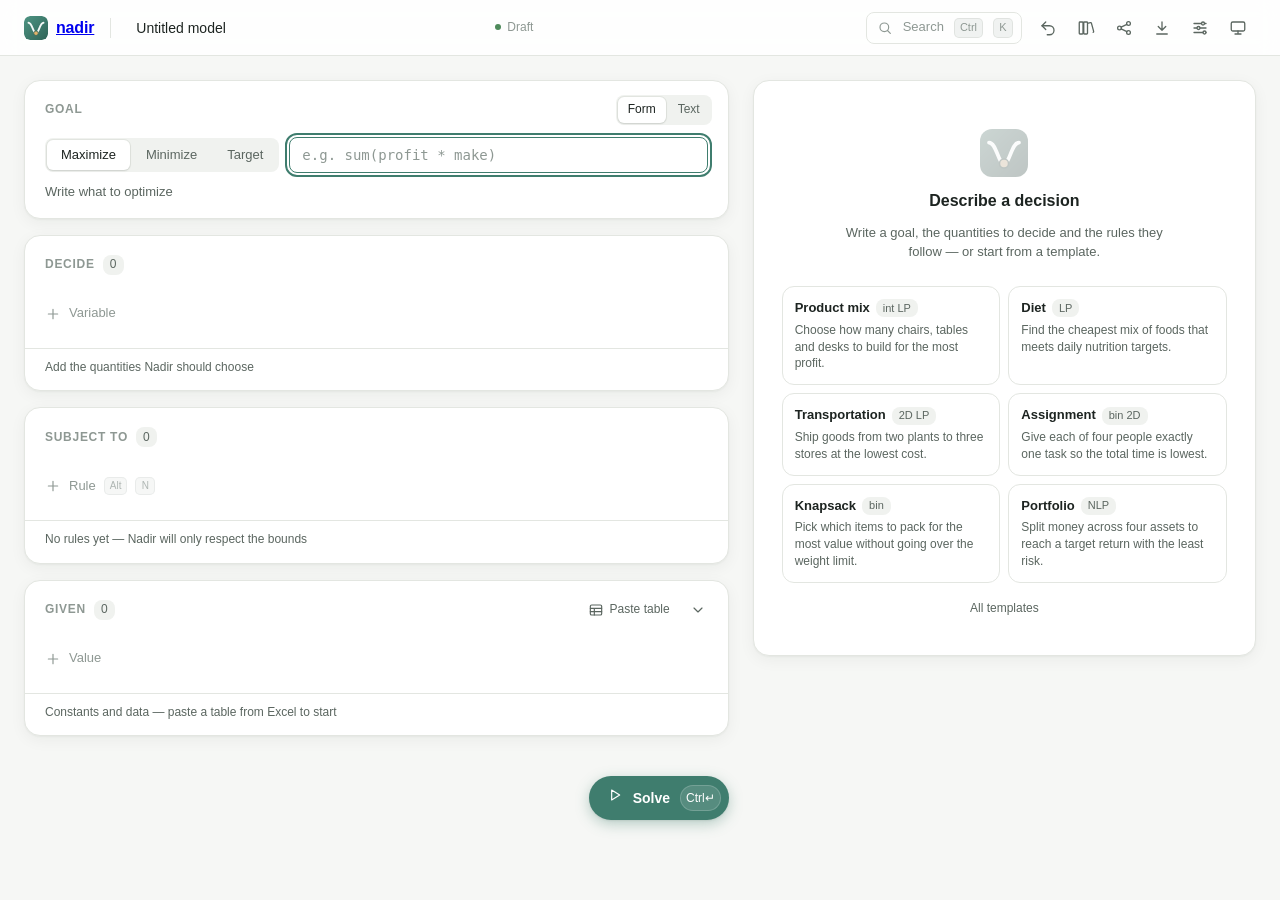
==== index.html @ 6bfa617c "Add files via upload" ====
<!doctype html>
<html lang="en" data-theme="light">
<head>
<meta charset="utf-8">
<meta name="viewport" content="width=device-width, initial-scale=1, viewport-fit=cover">
<title>Nadir — Solver</title>
<meta name="description" content="Nadir: describe a decision problem in four readable cards and get the optimal answer. Linear, integer and nonlinear optimization in your browser.">
<link rel="icon" href="data:image/svg+xml,%3Csvg xmlns='http://www.w3.org/2000/svg' viewBox='0 0 64 64'%3E%3Cdefs%3E%3ClinearGradient id='g' x1='0' y1='0' x2='1' y2='1'%3E%3Cstop offset='0' stop-color='%234E9483'/%3E%3Cstop offset='1' stop-color='%232F6457'/%3E%3C/linearGradient%3E%3C/defs%3E%3Crect width='64' height='64' rx='16' fill='url(%23g)'/%3E%3Cpath d='M12 18C22 18 24 46 32 46S42 18 52 18' fill='none' stroke='%23F4F8F6' stroke-width='5' stroke-linecap='round'/%3E%3Ccircle cx='32' cy='46' r='6' fill='%23E2B26A' stroke='%232F6457' stroke-width='2'/%3E%3C/svg%3E">
<meta name="theme-color" content="#3F7D6E">
<script>(function(){try{var s=JSON.parse(localStorage.getItem('nadir:settings')||'{}');var t=s.theme||'system';var d=t==='dark'||(t==='system'&&matchMedia('(prefers-color-scheme: dark)').matches);document.documentElement.dataset.theme=d?'dark':'light';}catch(e){}})();</script>
<link rel="stylesheet" href="css/base.css">
<link rel="stylesheet" href="css/components.css">
<link rel="stylesheet" href="css/layout.css">
</head>
<body>
<header class="app-header" id="app-header"></header>
<main class="app-main" id="app-main">
  <div class="model-col" id="model-col" aria-label="Model"></div>
  <aside class="results-col is-empty" id="results-col" aria-label="Results"></aside>
  <div class="solve-dock" id="solve-dock"></div>
</main>
<div id="overlay-root"></div>
<div class="toasts" id="toast-root" aria-live="polite"></div>
<noscript><p style="padding:24px">Nadir needs JavaScript to run.</p></noscript>

<script src="js/engine/core.js"></script>
<script src="js/engine/syntax.js"></script>
<script src="js/engine/ir.js"></script>
<script src="js/engine/model.js"></script>
<script src="js/engine/lp.js"></script>
<script src="js/engine/nlp.js"></script>
<script src="js/engine/solve.js"></script>
<script src="js/engine/text.js"></script>
<script src="js/engine/tests.js"></script>

<script src="js/app/util.js"></script>
<script src="js/app/store.js"></script>
<script src="js/app/worker-host.js"></script>
<script src="js/app/overlays.js"></script>
<script src="js/app/field.js"></script>
<script src="js/app/list.js"></script>
<script src="js/app/live.js"></script>
<script src="js/app/cards-model.js"></script>
<script src="js/app/cards-rules.js"></script>
<script src="js/app/results.js"></script>
<script src="js/app/solve.js"></script>
<script src="js/app/templates.js"></script>
<script src="js/app/io.js"></script>
<script src="js/app/drawer.js"></script>
<script src="js/app/main.js"></script>
</body>
</html>
---- css/base.css ----
:root {
  --bg:#F6F7F5; --surface:#FFFFFF; --surface-2:#F0F2EF; --border:#E3E6E1; --border-strong:#CDD3CE;
  --text:#1D2421; --text-2:#5B6660; --text-3:#8E9893;
  --accent:#3F7D6E; --accent-strong:#2F6457; --accent-soft:#E3EFEB; --on-accent:#FFFFFF;
  --found:#E2B26A; --found-soft:#F7EBD6;
  --ok:#4E8A5B; --ok-soft:#E4F0E6; --warn:#B7873A; --warn-soft:#F5ECDB;
  --bad:#B45A55; --bad-soft:#F5E3E1; --info:#5A74A8; --info-soft:#E4E9F3;
  --shadow:0 1px 2px rgba(20,30,25,.04),0 4px 16px rgba(20,30,25,.05);
  --shadow-pop:0 2px 6px rgba(20,30,25,.06),0 16px 40px rgba(20,30,25,.12);
  --scrim:rgba(20,28,24,.28);
  --r-sm:8px; --r-md:12px; --r-lg:16px; --r-pill:999px;
  --ease:cubic-bezier(.2,.8,.2,1); --dur:160ms;
  --font:ui-sans-serif,-apple-system,"Segoe UI",Inter,Roboto,sans-serif;
  --mono:ui-monospace,"SF Mono","JetBrains Mono",Consolas,monospace;
  --tok-num:#8A5A2B; --tok-fn:#3F7D6E; --tok-var:#2F6457; --tok-param:#5A74A8; --tok-op:#8E9893; --tok-comment:#A3ACA7;
  color-scheme: light;
}
[data-theme="dark"] {
  --bg:#121614; --surface:#181D1B; --surface-2:#1F2522; --border:#2A322E; --border-strong:#3A443F;
  --text:#E6EBE8; --text-2:#A3AEA8; --text-3:#6F7A74;
  --accent:#7CC0AE; --accent-strong:#9AD3C3; --accent-soft:#1F3530; --on-accent:#0F1412;
  --found:#E9BF7E; --found-soft:#3A3122;
  --ok:#7DB889; --ok-soft:#1E3024; --warn:#D9AE63; --warn-soft:#352C1C;
  --bad:#D98580; --bad-soft:#3A2321; --info:#8FA6D6; --info-soft:#222B3B;
  --shadow:0 1px 2px rgba(0,0,0,.3),0 6px 20px rgba(0,0,0,.25);
  --shadow-pop:0 2px 8px rgba(0,0,0,.4),0 20px 48px rgba(0,0,0,.45);
  --scrim:rgba(0,0,0,.5);
  --tok-num:#E0B37A; --tok-fn:#7CC0AE; --tok-var:#9AD3C3; --tok-param:#8FA6D6; --tok-op:#6F7A74; --tok-comment:#58625D;
  color-scheme: dark;
}

*, *::before, *::after { box-sizing: border-box; }
html { -webkit-text-size-adjust: 100%; }
body {
  margin: 0; background: var(--bg); color: var(--text);
  font: 400 14px/1.45 var(--font);
  -webkit-font-smoothing: antialiased; text-rendering: optimizeLegibility;
  min-height: 100vh;
}
button, input, select, textarea { font: inherit; color: inherit; }
button { cursor: pointer; background: none; border: 0; padding: 0; }
input, textarea, select { background: none; border: 0; outline: 0; min-width: 0; }
svg { flex: none; }
h1, h2, h3, h4, p { margin: 0; }
ul, ol { margin: 0; padding: 0; list-style: none; }
table { border-collapse: collapse; }
[hidden] { display: none !important; }
:focus { outline: none; }
:focus-visible { outline: 2px solid var(--accent); outline-offset: 2px; }
::selection { background: var(--accent-soft); }
.num, .mono, input.mono, td.num { font-variant-numeric: tabular-nums; }
.mono { font-family: var(--mono); }
.muted { color: var(--text-2); }
.faint { color: var(--text-3); }
.sr-only { position: absolute; width: 1px; height: 1px; overflow: hidden; clip: rect(0 0 0 0); white-space: nowrap; }
.icon { width: 18px; height: 18px; fill: none; stroke: currentColor; stroke-width: 1.75; stroke-linecap: round; stroke-linejoin: round; }
.icon-sm { width: 16px; height: 16px; }
.icon-xs { width: 14px; height: 14px; }

.btn {
  display: inline-flex; align-items: center; justify-content: center; gap: 8px;
  height: 36px; padding: 0 14px; border-radius: var(--r-md);
  font-size: 13px; font-weight: 500; white-space: nowrap; user-select: none;
  transition: background var(--dur) var(--ease), color var(--dur) var(--ease), border-color var(--dur) var(--ease), transform var(--dur) var(--ease);
}
.btn:active { transform: translateY(1px); }
.btn:disabled { opacity: .45; pointer-events: none; }
.btn-primary { background: var(--accent); color: var(--on-accent); }
.btn-primary:hover { background: var(--accent-strong); }
.btn-soft { background: var(--accent-soft); color: var(--accent-strong); }
.btn-soft:hover { background: color-mix(in srgb, var(--accent-soft) 70%, var(--accent) 30%); }
.btn-outline { border: 1px solid var(--border-strong); background: var(--surface); }
.btn-outline:hover { background: var(--surface-2); }
.btn-ghost { color: var(--text-2); }
.btn-ghost:hover { background: var(--surface-2); color: var(--text); }
.btn-danger { color: var(--bad); }
.btn-danger:hover { background: var(--bad-soft); }
.btn-sm { height: 28px; padding: 0 10px; border-radius: var(--r-sm); font-size: 12px; gap: 6px; }
.btn-icon { width: 36px; padding: 0; }
.btn-icon.btn-sm { width: 28px; }
.btn[aria-pressed="true"] { background: var(--accent-soft); color: var(--accent-strong); }

.input {
  height: 32px; padding: 0 10px; border-radius: var(--r-sm);
  background: var(--surface-2); border: 1px solid transparent; width: 100%;
  transition: border-color var(--dur) var(--ease), background var(--dur) var(--ease);
}
.input:hover { border-color: var(--border); }
.input:focus { border-color: var(--accent); background: var(--surface); }
.input::placeholder { color: var(--text-3); }
.input.is-invalid { border-color: color-mix(in srgb, var(--bad) 55%, transparent); }
.input-mono { font-family: var(--mono); font-size: 13px; }
.input-bare { background: transparent; }
.input-bare:hover { border-color: var(--border); }
select.input { appearance: none; padding-right: 28px; background-image: none; }
.select-wrap { position: relative; display: inline-flex; }
.select-wrap .icon { position: absolute; right: 8px; top: 50%; transform: translateY(-50%); pointer-events: none; color: var(--text-3); }

.chip {
  display: inline-flex; align-items: center; gap: 4px; height: 20px; padding: 0 7px;
  border-radius: var(--r-sm); background: var(--surface-2); color: var(--text-2);
  font-size: 12px; font-weight: 500; font-variant-numeric: tabular-nums;
}
.pill {
  display: inline-flex; align-items: center; gap: 5px; height: 22px; padding: 0 9px;
  border-radius: var(--r-pill); font-size: 12px; font-weight: 500; white-space: nowrap;
  font-variant-numeric: tabular-nums; background: var(--surface-2); color: var(--text-2);
  transition: background var(--dur) var(--ease), color var(--dur) var(--ease);
}
.pill .icon { width: 12px; height: 12px; stroke-width: 2.25; }
.pill-ok { background: var(--ok-soft); color: var(--ok); }
.pill-info { background: var(--info-soft); color: var(--info); }
.pill-bad { background: var(--bad-soft); color: var(--bad); }
.pill-warn { background: var(--warn-soft); color: var(--warn); }
.pill-muted { background: transparent; color: var(--text-3); border: 1px dashed var(--border-strong); }
.kbd {
  display: inline-flex; align-items: center; justify-content: center; min-width: 20px; height: 20px; padding: 0 5px;
  border-radius: 5px; font: 500 11px/1 var(--font); color: inherit;
  background: color-mix(in srgb, currentColor 12%, transparent);
  border: 1px solid color-mix(in srgb, currentColor 18%, transparent);
}
.dot { width: 8px; height: 8px; border-radius: 50%; background: var(--text-3); display: inline-block; flex: none; }

.segmented {
  display: inline-flex; padding: 2px; gap: 2px; border-radius: var(--r-sm); background: var(--surface-2);
  position: relative; flex: none;
}
.segmented button {
  height: 26px; padding: 0 10px; border-radius: 6px; font-size: 12px; font-weight: 500; color: var(--text-2);
  transition: background var(--dur) var(--ease), color var(--dur) var(--ease), box-shadow var(--dur) var(--ease);
}
.segmented button:hover { color: var(--text); }
.segmented button[aria-checked="true"] { background: var(--surface); color: var(--text); box-shadow: 0 1px 2px rgba(20,30,25,.1), 0 0 0 1px var(--border); }
.segmented-lg button { height: 30px; padding: 0 14px; font-size: 13px; }
.segmented-mono button { font-family: var(--mono); min-width: 30px; padding: 0 8px; }

.switch { position: relative; width: 30px; height: 18px; flex: none; border-radius: var(--r-pill); background: var(--border-strong); transition: background var(--dur) var(--ease); }
.switch::after { content: ""; position: absolute; top: 2px; left: 2px; width: 14px; height: 14px; border-radius: 50%; background: var(--surface); box-shadow: 0 1px 2px rgba(0,0,0,.2); transition: transform var(--dur) var(--ease); }
.switch[aria-checked="true"] { background: var(--accent); }
.switch[aria-checked="true"]::after { transform: translateX(12px); }

.range { -webkit-appearance: none; appearance: none; height: 20px; background: transparent; width: 100%; }
.range::-webkit-slider-runnable-track { height: 4px; border-radius: 2px; background: var(--border-strong); }
.range::-moz-range-track { height: 4px; border-radius: 2px; background: var(--border-strong); }
.range::-webkit-slider-thumb { -webkit-appearance: none; width: 16px; height: 16px; margin-top: -6px; border-radius: 50%; background: var(--surface); border: 2px solid var(--accent); }
.range::-moz-range-thumb { width: 12px; height: 12px; border-radius: 50%; background: var(--surface); border: 2px solid var(--accent); }

.label-caps { font-size: 12px; font-weight: 600; letter-spacing: .06em; text-transform: uppercase; color: var(--text-3); }
.field-label { display: block; font-size: 12px; font-weight: 500; color: var(--text-2); margin-bottom: 6px; }
.field-hint { font-size: 12px; color: var(--text-3); margin-top: 4px; }

@media (prefers-reduced-motion: reduce) {
  *, *::before, *::after { transition-duration: 1ms !important; animation-duration: 1ms !important; animation-iteration-count: 1 !important; scroll-behavior: auto !important; }
}
---- css/components.css ----
.app-header {
  position: sticky; top: 0; z-index: 30; height: 56px;
  background: color-mix(in srgb, var(--surface) 88%, transparent);
  backdrop-filter: saturate(1.4) blur(10px); -webkit-backdrop-filter: saturate(1.4) blur(10px);
  border-bottom: 1px solid var(--border);
}
.app-header-inner { max-width: 1440px; margin: 0 auto; height: 100%; padding: 0 24px; display: flex; align-items: center; gap: 12px; }
.brand { display: flex; align-items: center; gap: 8px; flex: none; }
.brand svg { width: 24px; height: 24px; border-radius: 6px; }
.wordmark { font-weight: 600; font-size: 16px; letter-spacing: -.01em; }
.header-sep { width: 1px; height: 20px; background: var(--border); margin: 0 4px; flex: none; }
.model-name-wrap { display: flex; align-items: center; gap: 8px; min-width: 0; flex: 1; }
.model-name { font-weight: 500; font-size: 14px; height: 32px; padding: 0 8px; border-radius: var(--r-sm); border: 1px solid transparent; min-width: 60px; max-width: 360px; width: 100%; text-overflow: ellipsis; }
.model-name:hover { border-color: var(--border); }
.model-name:focus { border-color: var(--accent); background: var(--surface); }
.save-state { display: inline-flex; align-items: center; gap: 6px; font-size: 12px; color: var(--text-3); white-space: nowrap; }
.save-state .dot { width: 6px; height: 6px; background: var(--ok); transition: background var(--dur) var(--ease); }
.save-state[data-state="dirty"] .dot { background: var(--warn); }
.save-state[data-state="unsaved"] .dot { background: var(--info); }
.header-actions { display: flex; align-items: center; gap: 2px; margin-left: auto; }
.header-actions .btn-cmd { gap: 10px; color: var(--text-3); border: 1px solid var(--border); height: 32px; padding: 0 8px 0 10px; margin-right: 6px; border-radius: var(--r-sm); }
.header-actions .btn-cmd:hover { color: var(--text-2); background: var(--surface-2); }

[data-tip] { position: relative; }
.tooltip {
  position: fixed; z-index: 90; pointer-events: none; padding: 5px 8px; border-radius: 6px;
  background: var(--text); color: var(--bg); font-size: 12px; font-weight: 500; white-space: nowrap;
  opacity: 0; transform: translateY(2px); transition: opacity var(--dur) var(--ease), transform var(--dur) var(--ease);
}
.tooltip.is-on { opacity: 1; transform: none; }
.tooltip .kbd { margin-left: 6px; }

.card {
  background: var(--surface); border: 1px solid var(--border); border-radius: var(--r-lg); box-shadow: var(--shadow);
  transition: border-color var(--dur) var(--ease);
}
.card-head { display: flex; align-items: center; gap: 8px; padding: 14px 16px 0 20px; min-height: 44px; }
.card-head .label-caps { display: inline-flex; align-items: center; gap: 8px; }
.card-head-actions { margin-left: auto; display: flex; align-items: center; gap: 4px; }
.card-body { padding: 12px 20px 16px; }
.card-foot { padding: 10px 20px 14px; border-top: 1px solid var(--border); font-size: 12px; color: var(--text-2); display: flex; align-items: center; gap: 8px; flex-wrap: wrap; }
.card-foot .sep { color: var(--text-3); }
.card.is-collapsed .card-body, .card.is-collapsed .card-foot { display: none; }
.card.is-collapsed .card-head { padding-bottom: 14px; }
.collapse-btn .icon { transition: transform var(--dur) var(--ease); }
.card.is-collapsed .collapse-btn .icon { transform: rotate(-90deg); }

.goal-line { display: flex; align-items: center; gap: 10px; flex-wrap: wrap; }
.goal-line .code { flex: 1 1 280px; }
.goal-target { display: flex; align-items: center; gap: 8px; flex: 0 0 auto; }
.goal-target .code { width: 120px; flex: none; }
.goal-eq { font-family: var(--mono); color: var(--text-3); }
.goal-live { margin-top: 10px; display: flex; align-items: center; gap: 12px; font-size: 13px; color: var(--text-2); flex-wrap: wrap; }
.goal-live .num { color: var(--text); font-family: var(--mono); }
.engine-hint { display: inline-flex; align-items: center; gap: 6px; color: var(--text-3); font-size: 12px; }
.text-view { margin-top: 4px; }
.text-view textarea {
  width: 100%; min-height: 360px; resize: vertical; padding: 14px 16px; border-radius: var(--r-md);
  background: var(--surface-2); border: 1px solid var(--border); font: 13px/1.65 var(--mono); tab-size: 2; white-space: pre;
}
.text-view textarea:focus { border-color: var(--accent); background: var(--surface); }
.text-view-foot { display: flex; align-items: center; gap: 8px; margin-top: 10px; font-size: 12px; color: var(--text-2); }
.text-view-foot .btn { margin-left: auto; }
.text-errors { color: var(--bad); font-size: 12px; margin-top: 6px; }

.code { position: relative; min-width: 0; }
.code-hl, .code-input {
  font: 13px/20px var(--mono); letter-spacing: 0; padding: 5px 10px; white-space: pre; word-spacing: 0; tab-size: 2;
  font-variant-ligatures: none; font-variant-numeric: normal;
}
.code-input {
  position: relative; z-index: 1; display: block; width: 100%; height: 32px; border-radius: var(--r-sm);
  background: transparent; border: 1px solid transparent; color: transparent; caret-color: var(--text);
  -webkit-text-fill-color: transparent;
  transition: border-color var(--dur) var(--ease);
}
.code-input::placeholder { color: var(--text-3); -webkit-text-fill-color: var(--text-3); }
.code-input::selection { background: color-mix(in srgb, var(--accent) 25%, transparent); -webkit-text-fill-color: transparent; }
.code-hl {
  position: absolute; inset: 0; border-radius: var(--r-sm); background: var(--surface-2); border: 1px solid transparent;
  overflow: hidden; color: var(--text); pointer-events: none;
  transition: background var(--dur) var(--ease), border-color var(--dur) var(--ease);
}
.code-hl-inner { display: inline-block; }
.code:hover .code-hl { border-color: var(--border); }
.code.is-focus .code-hl { background: var(--surface); border-color: var(--accent); }
.code.is-invalid .code-hl { border-color: color-mix(in srgb, var(--bad) 55%, transparent); }
.code.is-invalid.is-focus .code-hl { border-color: var(--bad); }
.code-lg .code-hl, .code-lg .code-input { font-size: 14px; line-height: 24px; padding: 5px 12px; }
.code-lg .code-input { height: 36px; }
.tk-num { color: var(--tok-num); }
.tk-fn { color: var(--tok-fn); font-weight: 500; }
.tk-var { color: var(--tok-var); font-weight: 600; }
.tk-param { color: var(--tok-param); }
.tk-op { color: var(--tok-op); }
.tk-cmp { color: var(--text); font-weight: 600; }
.tk-comment { color: var(--tok-comment); font-style: italic; }
.tk-label { color: var(--text-3); }
.tk-err { text-decoration: underline wavy var(--bad); text-decoration-thickness: 1px; text-underline-offset: 4px; text-decoration-skip-ink: none; }
.field-error { display: flex; align-items: flex-start; gap: 6px; margin-top: 4px; font-size: 12px; color: var(--bad); line-height: 1.4; }
.field-error .icon { width: 13px; height: 13px; margin-top: 1px; stroke-width: 2; }
.field-error[hidden] { display: none; }

.rows { display: flex; flex-direction: column; }
.row {
  position: relative; display: grid; align-items: center; gap: 8px; padding: 6px 8px; margin: 0 -8px;
  border-radius: var(--r-md); transition: background var(--dur) var(--ease), box-shadow var(--dur) var(--ease), opacity var(--dur) var(--ease);
}
.row:hover { background: color-mix(in srgb, var(--surface-2) 55%, transparent); }
.row:focus-within { background: color-mix(in srgb, var(--surface-2) 70%, transparent); }
.row .grip { width: 20px; height: 28px; display: flex; align-items: center; justify-content: center; color: var(--text-3); cursor: grab; opacity: 0; border-radius: 6px; transition: opacity var(--dur) var(--ease); touch-action: none; }
.row:hover .grip, .row:focus-within .grip, .row .grip:focus-visible { opacity: 1; }
.row .grip:hover { background: var(--surface-2); color: var(--text-2); }
.row .row-del { opacity: 0; color: var(--text-3); }
.row:hover .row-del, .row:focus-within .row-del { opacity: 1; }
.row .row-del:hover { color: var(--bad); background: var(--bad-soft); }
.row.is-dragging { background: var(--surface); box-shadow: var(--shadow-pop); z-index: 5; }
.row.is-disabled .code, .row.is-disabled .rule-label { opacity: .5; }
.row.is-flash { animation: flash 1.2s var(--ease); }
@keyframes flash { 0%, 30% { background: var(--found-soft); box-shadow: 0 0 0 2px var(--found); } 100% { background: transparent; box-shadow: 0 0 0 0 transparent; } }
.row-sub { grid-column: 1 / -1; padding-left: 28px; }
.drop-line { height: 2px; background: var(--accent); border-radius: 1px; margin: -1px 0; }

.var-row { grid-template-columns: 20px minmax(80px, .9fr) 56px auto minmax(190px, 2fr) 28px 28px; }
.var-row .name-input { font-family: var(--mono); font-weight: 600; color: var(--tok-var); }
.var-row .shape-input { font-family: var(--mono); text-align: center; }
.bounds { display: flex; align-items: center; gap: 4px; min-width: 0; }
.bounds .code { flex: 1; min-width: 44px; }
.bounds .code-hl, .bounds .code-input { padding-left: 8px; padding-right: 8px; }
.bounds-sym { color: var(--text-3); font-family: var(--mono); font-size: 13px; flex: none; }
.bounds-x { color: var(--text-2); font-family: var(--mono); font-size: 12px; flex: none; padding: 0 2px; }
.var-adv { display: grid; grid-template-columns: 1fr 2fr; gap: 12px; padding: 4px 0 10px 28px; }
.var-meta { display: flex; align-items: center; gap: 8px; font-size: 12px; color: var(--text-3); padding-left: 28px; margin-top: -2px; }

.rule-row { grid-template-columns: 20px 30px 140px minmax(160px, 1fr) auto 28px; }
.rule-label { color: var(--text-2); font-size: 13px; }
.rule-meta { font-size: 12px; color: var(--text-3); padding-left: 206px; margin-top: -4px; min-height: 0; }
.rule-meta:empty { display: none; }

.param-row { grid-template-columns: 20px minmax(90px, 160px) 12px minmax(160px, 1fr) auto 28px 28px; }
.param-row .name-input { font-family: var(--mono); color: var(--tok-param); font-weight: 500; }
.param-eq { font-family: var(--mono); color: var(--text-3); text-align: center; }
.param-shape { font-size: 12px; color: var(--text-3); white-space: nowrap; font-variant-numeric: tabular-nums; min-width: 40px; text-align: right; }
.param-slider { grid-column: 4 / -2; display: grid; grid-template-columns: 1fr auto; gap: 12px; align-items: center; padding: 0 0 2px; }
.param-slider-bounds { display: flex; gap: 6px; align-items: center; font-size: 12px; color: var(--text-3); }
.param-slider-bounds input { width: 60px; height: 24px; font-size: 12px; padding: 0 6px; background: transparent; border-color: var(--border); }

.add-row {
  display: flex; align-items: center; gap: 8px; height: 36px; padding: 0 8px; margin: 4px -8px 0; border-radius: var(--r-md);
  color: var(--text-3); font-size: 13px; width: calc(100% + 16px); transition: background var(--dur) var(--ease), color var(--dur) var(--ease);
}
.add-row:hover { background: var(--surface-2); color: var(--accent-strong); }
.add-row .kbd { opacity: .7; font-size: 10px; height: 18px; }
.add-row .kbd:first-of-type { margin-left: auto; }
.empty-hint { font-size: 13px; color: var(--text-3); padding: 6px 0; }

.pop {
  position: fixed; z-index: 80; min-width: 240px; max-width: 380px; max-height: 280px; overflow: auto; padding: 4px;
  background: var(--surface); border: 1px solid var(--border); border-radius: var(--r-md); box-shadow: var(--shadow-pop);
  animation: pop-in var(--dur) var(--ease);
}
@keyframes pop-in { from { opacity: 0; transform: translateY(-4px); } }
.pop-item {
  display: grid; grid-template-columns: 10px auto 1fr; align-items: center; gap: 8px; width: 100%; text-align: left;
  padding: 6px 8px; border-radius: 6px; font-size: 13px; cursor: pointer;
}
.pop-item[aria-selected="true"] { background: var(--accent-soft); }
.pop-item .dot { width: 7px; height: 7px; }
.pop-item .dot.is-var { background: var(--accent); }
.pop-item .dot.is-param { background: var(--text-3); }
.pop-item .dot.is-fn { background: transparent; border: 1.5px solid var(--text-3); }
.pop-item .pop-name { font-family: var(--mono); font-weight: 500; }
.pop-item .pop-desc { color: var(--text-3); font-size: 12px; white-space: nowrap; overflow: hidden; text-overflow: ellipsis; text-align: right; }
.pop-item mark { background: none; color: var(--accent-strong); font-weight: 700; }
.pop-foot { padding: 6px 8px 4px; font-size: 11px; color: var(--text-3); border-top: 1px solid var(--border); margin-top: 4px; display: flex; gap: 10px; }

.menu { min-width: 220px; }
.menu-item { display: flex; align-items: center; gap: 10px; width: 100%; padding: 8px 10px; border-radius: 6px; font-size: 13px; text-align: left; }
.menu-item:hover, .menu-item:focus-visible { background: var(--surface-2); outline: none; }
.menu-item .menu-hint { margin-left: auto; font-size: 12px; color: var(--text-3); }
.menu-sep { height: 1px; background: var(--border); margin: 4px 0; }

.scrim { position: fixed; inset: 0; z-index: 60; background: var(--scrim); animation: fade-in var(--dur) var(--ease); }
@keyframes fade-in { from { opacity: 0; } }
.drawer {
  position: fixed; z-index: 61; top: 0; right: 0; bottom: 0; width: 420px; max-width: 100vw; display: flex; flex-direction: column;
  background: var(--surface); border-left: 1px solid var(--border); box-shadow: var(--shadow-pop);
  animation: drawer-in 220ms var(--ease);
}
@keyframes drawer-in { from { transform: translateX(24px); opacity: 0; } }
.drawer-head { display: flex; align-items: center; gap: 8px; padding: 12px 12px 0 20px; }
.drawer-head h2 { font-size: 16px; font-weight: 600; }
.drawer-head .btn { margin-left: auto; }
.tabs { display: flex; gap: 2px; padding: 12px 16px 0; border-bottom: 1px solid var(--border); overflow-x: auto; scrollbar-width: none; }
.tabs button { position: relative; height: 36px; padding: 0 10px; font-size: 13px; font-weight: 500; color: var(--text-2); white-space: nowrap; }
.tabs button:hover { color: var(--text); }
.tabs button[aria-selected="true"] { color: var(--text); }
.tabs button[aria-selected="true"]::after { content: ""; position: absolute; left: 8px; right: 8px; bottom: -1px; height: 2px; border-radius: 2px; background: var(--accent); }
.drawer-body { flex: 1; overflow: auto; padding: 16px 20px 24px; }
.drawer-section + .drawer-section { margin-top: 24px; }
.drawer-section > .label-caps { display: block; margin-bottom: 10px; }

.dialog-wrap { position: fixed; inset: 0; z-index: 70; display: flex; align-items: flex-start; justify-content: center; padding: 10vh 16px 16px; background: var(--scrim); animation: fade-in var(--dur) var(--ease); overflow: auto; }
.dialog {
  width: 100%; max-width: 520px; background: var(--surface); border: 1px solid var(--border); border-radius: var(--r-lg); box-shadow: var(--shadow-pop);
  animation: dialog-in 200ms var(--ease);
}
.dialog-lg { max-width: 760px; }
@keyframes dialog-in { from { opacity: 0; transform: translateY(8px) scale(.985); } }
.dialog-head { display: flex; align-items: center; gap: 8px; padding: 18px 20px 0; }
.dialog-head h2 { font-size: 16px; font-weight: 600; }
.dialog-head .btn { margin-left: auto; }
.dialog-body { padding: 12px 20px 20px; font-size: 14px; color: var(--text-2); }
.dialog-body > * + * { margin-top: 12px; }
.dialog-foot { display: flex; justify-content: flex-end; gap: 8px; padding: 0 20px 20px; }

.toasts { position: fixed; z-index: 95; left: 50%; bottom: 24px; transform: translateX(-50%); display: flex; flex-direction: column; gap: 8px; align-items: center; pointer-events: none; }
.toast {
  display: flex; align-items: center; gap: 12px; min-height: 40px; padding: 8px 8px 8px 14px; border-radius: var(--r-md); pointer-events: auto;
  background: var(--text); color: var(--bg); font-size: 13px; box-shadow: var(--shadow-pop); animation: toast-in 200ms var(--ease);
  max-width: min(560px, calc(100vw - 32px));
}
.toast .icon { width: 16px; height: 16px; }
.toast-ok .icon { color: var(--ok-soft); }
.toast-bad .icon { color: var(--bad-soft); }
.toast .btn { color: var(--found); height: 28px; }
.toast .btn:hover { background: color-mix(in srgb, var(--bg) 12%, transparent); }
.toast.is-out { opacity: 0; transform: translateY(6px); transition: all var(--dur) var(--ease); }
@keyframes toast-in { from { opacity: 0; transform: translateY(8px); } }

.palette { max-width: 600px; overflow: hidden; }
.palette-search { display: flex; align-items: center; gap: 10px; padding: 0 16px; border-bottom: 1px solid var(--border); }
.palette-search .icon { color: var(--text-3); }
.palette-search input { height: 52px; flex: 1; font-size: 15px; }
.palette-list { max-height: 380px; overflow: auto; padding: 6px; }
.palette-group { padding: 10px 10px 4px; font-size: 11px; font-weight: 600; letter-spacing: .06em; text-transform: uppercase; color: var(--text-3); }
.palette-item { display: flex; align-items: center; gap: 12px; width: 100%; padding: 9px 10px; border-radius: var(--r-sm); text-align: left; font-size: 14px; }
.palette-item .icon { color: var(--text-2); }
.palette-item[aria-selected="true"] { background: var(--accent-soft); }
.palette-item[aria-selected="true"] .icon { color: var(--accent-strong); }
.palette-item mark { background: none; color: var(--accent-strong); font-weight: 600; }
.palette-item .palette-hint { margin-left: auto; color: var(--text-3); font-size: 12px; display: flex; gap: 4px; }
.palette-empty { padding: 28px; text-align: center; color: var(--text-3); }

.drop-overlay { position: fixed; inset: 12px; z-index: 99; border: 2px dashed var(--accent); border-radius: 20px; background: color-mix(in srgb, var(--accent-soft) 70%, transparent); display: flex; align-items: center; justify-content: center; flex-direction: column; gap: 10px; color: var(--accent-strong); font-weight: 600; font-size: 16px; pointer-events: none; animation: fade-in var(--dur) var(--ease); }
.drop-overlay .icon { width: 36px; height: 36px; }

.solve-dock { position: sticky; bottom: 20px; z-index: 20; display: flex; justify-content: flex-end; pointer-events: none; margin-top: 16px; }
.solve-btn {
  pointer-events: auto; display: inline-flex; align-items: center; gap: 10px; height: 44px; padding: 0 8px 0 18px; border-radius: var(--r-pill);
  background: var(--accent); color: var(--on-accent); font-size: 14px; font-weight: 600;
  box-shadow: 0 4px 14px color-mix(in srgb, var(--accent) 35%, transparent), 0 1px 2px rgba(0,0,0,.08);
  transition: background var(--dur) var(--ease), transform var(--dur) var(--ease), box-shadow var(--dur) var(--ease);
}
.solve-btn:hover { background: var(--accent-strong); transform: translateY(-1px); }
.solve-btn:active { transform: none; }
.solve-btn .kbd { height: 26px; min-width: 34px; border-radius: var(--r-pill); font-size: 12px; }
.solve-btn .icon { width: 16px; height: 16px; }
.solve-btn .solve-best { font-family: var(--mono); font-weight: 500; font-size: 13px; opacity: .85; max-width: 140px; overflow: hidden; text-overflow: ellipsis; }
.solve-btn.is-running { background: var(--text); color: var(--bg); box-shadow: var(--shadow-pop); padding-left: 10px; }
.solve-ring { width: 24px; height: 24px; }
.solve-ring circle { fill: none; stroke-width: 2.5; }
.solve-ring .ring-bg { stroke: color-mix(in srgb, currentColor 20%, transparent); }
.solve-ring .ring-fg { stroke: var(--found); stroke-linecap: round; transform: rotate(-90deg); transform-origin: 50% 50%; transition: stroke-dashoffset 120ms linear; }
.solve-ring.is-spin { animation: spin 1s linear infinite; }
@keyframes spin { to { transform: rotate(360deg); } }
.solve-btn.is-blocked { background: var(--surface-2); color: var(--text-3); box-shadow: none; border: 1px solid var(--border); }
---- css/layout.css ----
.app-main {
  max-width: 1440px; margin: 0 auto; padding: 24px;
  display: grid; grid-template-columns: minmax(520px, 7fr) minmax(360px, 5fr); gap: 24px; align-items: start;
}
.model-col { display: flex; flex-direction: column; gap: 16px; min-width: 0; }
.results-col { position: sticky; top: 80px; min-width: 0; max-height: calc(100vh - 100px); display: flex; }
.results-col > .card { flex: 1; overflow: auto; overscroll-behavior: contain; scrollbar-width: thin; }

.res-empty { padding: 48px 28px 32px; display: flex; flex-direction: column; align-items: center; text-align: center; gap: 12px; }
.res-empty-mark { width: 48px; height: 48px; opacity: .35; filter: grayscale(.6); }
.res-empty h3 { font-size: 16px; font-weight: 600; }
.res-empty p { color: var(--text-2); max-width: 320px; font-size: 13px; }
.res-empty .kbd { font-size: 12px; color: var(--text-2); }
.template-grid { display: grid; grid-template-columns: repeat(2, 1fr); gap: 8px; width: 100%; margin-top: 12px; text-align: left; }
.template-card { display: flex; flex-direction: column; gap: 4px; padding: 12px; border-radius: var(--r-md); border: 1px solid var(--border); background: var(--surface); transition: border-color var(--dur) var(--ease), background var(--dur) var(--ease); text-align: left; }
.template-card:hover { border-color: var(--accent); background: var(--accent-soft); }
.template-card strong { font-size: 13px; font-weight: 600; display: flex; align-items: center; gap: 6px; }
.template-card span { font-size: 12px; color: var(--text-2); line-height: 1.4; }
.template-card .chip { height: 18px; font-size: 11px; margin-left: auto; }

.res { padding: 18px 20px 20px; display: flex; flex-direction: column; gap: 18px; }
.res-status { display: flex; align-items: center; gap: 8px; flex-wrap: wrap; }
.res-status .dot { width: 9px; height: 9px; }
.res-status strong { font-weight: 600; font-size: 14px; }
.res-status .muted { font-size: 12px; font-variant-numeric: tabular-nums; }
.res-status .btn { margin-left: auto; }
.st-optimal .dot { background: var(--ok); }
.st-feasible .dot { background: var(--info); }
.st-infeasible .dot, .st-error .dot { background: var(--bad); }
.st-unbounded .dot, .st-stopped .dot { background: var(--warn); }
.st-running .dot { background: var(--found); animation: pulse 1s ease-in-out infinite; }
@keyframes pulse { 50% { opacity: .35; } }
.res.is-stale .res-hero, .res.is-stale .res-section { opacity: .55; transition: opacity var(--dur) var(--ease); }
.stale-note { font-size: 12px; color: var(--warn); display: flex; align-items: center; gap: 6px; }

.res-hero { display: flex; flex-direction: column; gap: 4px; }
.res-hero-label { font-size: 13px; font-weight: 500; color: var(--text-2); }
.res-hero-value { display: flex; align-items: center; gap: 10px; font: 500 32px/1.15 var(--mono); letter-spacing: -.02em; font-variant-numeric: tabular-nums; overflow-wrap: anywhere; }
.found-dot { width: 12px; height: 12px; border-radius: 50%; background: var(--found); box-shadow: 0 0 0 4px var(--found-soft); flex: none; }
.res-delta { font-size: 13px; color: var(--text-2); font-variant-numeric: tabular-nums; }
.res-delta .up { color: var(--ok); font-weight: 500; }
.res-delta .down { color: var(--bad); font-weight: 500; }

.res-section > header { display: flex; align-items: center; gap: 8px; margin-bottom: 8px; }
.res-section > header .btn { margin-left: auto; }
.res-table { width: 100%; font-size: 13px; }
.res-table th { text-align: left; font-weight: 500; font-size: 12px; color: var(--text-3); padding: 4px 10px 6px; border-bottom: 1px solid var(--border); white-space: nowrap; }
.res-table td { padding: 8px 10px; border-bottom: 1px solid color-mix(in srgb, var(--border) 60%, transparent); vertical-align: middle; }
.res-table tr:last-child td { border-bottom: 0; }
.res-table th:first-child, .res-table td:first-child { padding-left: 0; }
.res-table th:last-child, .res-table td:last-child { padding-right: 0; }
.res-table .num { text-align: right; font-family: var(--mono); font-size: 12.5px; white-space: nowrap; }
.res-table th.num { font-family: var(--font); }
.res-table .nm { font-family: var(--mono); font-size: 12.5px; color: var(--text); word-break: break-word; }
.res-table .nm .lbl { color: var(--text-2); }
.res-table tr.is-zero td.num:not(.keep) { color: var(--text-3); }
.res-table .is-link { cursor: pointer; }
.res-table .is-link:hover .nm { color: var(--accent-strong); text-decoration: underline; text-underline-offset: 3px; }
.bound-bar { position: relative; width: 56px; height: 4px; border-radius: 2px; background: var(--border); display: block; margin-left: auto; }
.bound-bar i { position: absolute; top: -2px; width: 8px; height: 8px; margin-left: -4px; border-radius: 50%; background: var(--accent); }
.bound-bar.is-edge i { background: var(--found); }
.bound-bar.is-open { background: linear-gradient(90deg, var(--border), transparent); }
.badge-binding, .badge-off { display: inline-flex; align-items: center; height: 20px; font-size: 11px; font-weight: 500; padding: 0 8px; border-radius: var(--r-pill); white-space: nowrap; }
.badge-binding { color: var(--info); background: var(--info-soft); }
.badge-off { color: var(--bad); background: var(--bad-soft); }
.more-rows { font-size: 12px; color: var(--text-3); padding-top: 8px; }
.more-rows .btn { margin-left: 4px; }

.chart { position: relative; height: 120px; border-radius: var(--r-md); background: var(--surface-2); overflow: hidden; }
.chart canvas { width: 100%; height: 100%; display: block; }
.chart-tall { height: 200px; }
.chart-meta { display: flex; justify-content: space-between; font-size: 11px; color: var(--text-3); margin-top: 6px; font-variant-numeric: tabular-nums; }

.res-actions { display: flex; flex-wrap: wrap; gap: 8px; }
.diag-box { background: var(--warn-soft); border-radius: var(--r-md); padding: 14px 16px; color: var(--text); font-size: 13px; }
.diag-box h4 { display: flex; align-items: center; gap: 8px; font-size: 13px; font-weight: 600; color: var(--warn); margin-bottom: 6px; }
.diag-box p { color: var(--text-2); }
.diag-rules { display: flex; flex-wrap: wrap; gap: 6px; margin-top: 10px; }
.diag-rules button { height: 26px; padding: 0 10px; border-radius: var(--r-pill); background: var(--surface); border: 1px solid color-mix(in srgb, var(--warn) 40%, transparent); font-size: 12px; font-weight: 500; }
.diag-rules button:hover { border-color: var(--warn); }
.error-box { background: var(--bad-soft); border-radius: var(--r-md); padding: 12px 14px; font-size: 13px; color: var(--bad); }

.list { display: flex; flex-direction: column; gap: 6px; }
.list-item { display: grid; grid-template-columns: 1fr auto; gap: 4px 8px; align-items: center; padding: 10px 12px; border-radius: var(--r-md); border: 1px solid var(--border); background: var(--surface); transition: border-color var(--dur) var(--ease); }
.list-item:hover { border-color: var(--border-strong); }
.list-item.is-current { border-color: var(--accent); background: var(--accent-soft); }
.list-item-title { font-weight: 500; font-size: 14px; overflow: hidden; text-overflow: ellipsis; white-space: nowrap; }
.list-item-sub { font-size: 12px; color: var(--text-3); grid-column: 1; }
.list-item-actions { grid-row: 1 / span 2; grid-column: 2; display: flex; gap: 2px; opacity: .55; transition: opacity var(--dur) var(--ease); }
.list-item:hover .list-item-actions, .list-item:focus-within .list-item-actions { opacity: 1; }
.list-item-open { text-align: left; min-width: 0; display: flex; flex-direction: column; gap: 2px; }
.search-box { position: relative; margin-bottom: 12px; }
.search-box .icon { position: absolute; left: 10px; top: 50%; transform: translateY(-50%); color: var(--text-3); width: 16px; height: 16px; }
.search-box .input { padding-left: 34px; height: 36px; }
.settings-grid { display: grid; grid-template-columns: 1fr 1fr; gap: 14px 12px; }
.settings-grid .full { grid-column: 1 / -1; }
.setting-toggle { display: flex; align-items: center; justify-content: space-between; gap: 12px; padding: 8px 0; }
.setting-toggle strong { display: block; font-size: 13px; font-weight: 500; }
.setting-toggle span { font-size: 12px; color: var(--text-3); }
.preset-row { display: flex; flex-wrap: wrap; gap: 6px; }
.preset-row .btn { height: 30px; }
.cmp-table { width: 100%; font-size: 12.5px; }
.cmp-table th, .cmp-table td { padding: 6px 8px; border-bottom: 1px solid var(--border); text-align: right; white-space: nowrap; font-variant-numeric: tabular-nums; }
.cmp-table th:first-child, .cmp-table td:first-child { text-align: left; }
.cmp-table th { color: var(--text-3); font-weight: 500; font-size: 12px; }
.cmp-table td.best { color: var(--accent-strong); font-weight: 600; }
.cmp-wrap { overflow-x: auto; margin: 0 -4px; padding: 0 4px; }
.sweep-form { display: grid; grid-template-columns: 1fr 1fr 1fr; gap: 10px; }
.sweep-form .full { grid-column: 1 / -1; }

.paste-preview { max-height: 260px; overflow: auto; border: 1px solid var(--border); border-radius: var(--r-md); }
.paste-preview table { width: 100%; font-size: 12px; font-family: var(--mono); }
.paste-preview th, .paste-preview td { padding: 5px 10px; border-bottom: 1px solid var(--border); border-right: 1px solid var(--border); text-align: right; white-space: nowrap; }
.paste-preview th { position: sticky; top: 0; background: var(--surface-2); color: var(--text-2); font-weight: 500; text-align: left; }
.paste-preview td.is-label { text-align: left; color: var(--text-2); }
.paste-preview td.is-bad { color: var(--bad); background: var(--bad-soft); }
.paste-options { display: grid; grid-template-columns: repeat(3, 1fr); gap: 8px; }
.paste-option { display: flex; flex-direction: column; gap: 4px; padding: 12px; border-radius: var(--r-md); border: 1px solid var(--border); text-align: left; transition: border-color var(--dur) var(--ease), background var(--dur) var(--ease); }
.paste-option strong { font-size: 13px; font-weight: 600; color: var(--text); }
.paste-option span { font-size: 12px; color: var(--text-2); }
.paste-option[aria-checked="true"] { border-color: var(--accent); background: var(--accent-soft); }
.paste-result { font-family: var(--mono); font-size: 12px; background: var(--surface-2); border-radius: var(--r-md); padding: 10px 12px; color: var(--text); white-space: pre-wrap; max-height: 120px; overflow: auto; }
.check-row { display: flex; align-items: center; gap: 10px; font-size: 13px; color: var(--text); }
.share-url { display: flex; gap: 8px; }
.share-url .input { font-family: var(--mono); font-size: 12px; }
.export-grid { display: grid; grid-template-columns: 1fr 1fr; gap: 8px; }
.export-item { display: flex; align-items: flex-start; gap: 10px; padding: 12px; border-radius: var(--r-md); border: 1px solid var(--border); text-align: left; transition: border-color var(--dur) var(--ease), background var(--dur) var(--ease); }
.export-item:hover { border-color: var(--accent); background: var(--accent-soft); }
.export-item:disabled { opacity: .45; pointer-events: none; }
.export-item .icon { color: var(--accent-strong); margin-top: 1px; }
.export-item strong { display: block; font-size: 13px; font-weight: 600; color: var(--text); }
.export-item span { font-size: 12px; color: var(--text-2); }
.shortcut-list { display: grid; grid-template-columns: 1fr auto; gap: 8px 16px; font-size: 13px; color: var(--text); align-items: center; }
.shortcut-list .keys { display: flex; gap: 4px; justify-content: flex-end; }
.shortcut-list .kbd { color: var(--text-2); }
.test-list { display: flex; flex-direction: column; gap: 4px; font-size: 13px; }
.test-item { display: grid; grid-template-columns: 20px 1fr auto; gap: 8px; align-items: start; padding: 6px 0; border-bottom: 1px solid var(--border); color: var(--text); }
.test-item .icon { width: 16px; height: 16px; margin-top: 2px; }
.test-item.ok .icon { color: var(--ok); }
.test-item.bad .icon { color: var(--bad); }
.test-item pre { grid-column: 2 / -1; font: 11px/1.4 var(--mono); color: var(--bad); white-space: pre-wrap; margin: 4px 0 0; word-break: break-all; }
.test-summary { display: flex; align-items: center; gap: 10px; font-weight: 600; color: var(--text); }

.sheet-handle { display: none; }

@media (max-width: 1180px) {
  .app-main { grid-template-columns: minmax(480px, 1fr) minmax(340px, 400px); gap: 20px; padding: 20px; }
  .var-row { grid-template-columns: 20px minmax(80px, 1fr) 56px auto 28px 28px; }
  .var-row .bounds { grid-column: 2 / -1; grid-row: 2; }
  .header-actions .btn-cmd .cmd-label { display: none; }
}
@media (max-width: 960px) {
  .app-main { grid-template-columns: 1fr; padding: 16px 16px 120px; }
  .results-col {
    position: fixed; left: 0; right: 0; bottom: 0; top: auto; z-index: 40; max-height: 82vh; padding: 0;
    transform: translateY(calc(100% - 64px)); transition: transform 260ms var(--ease);
  }
  .results-col.is-open { transform: none; }
  .results-col.is-empty:not(.is-open) { transform: translateY(100%); }
  .results-col > .card { border-radius: 20px 20px 0 0; border-bottom: 0; box-shadow: var(--shadow-pop); }
  .sheet-handle { display: flex; align-items: center; justify-content: center; gap: 8px; width: 100%; height: 28px; position: sticky; top: 0; background: var(--surface); z-index: 2; }
  .sheet-handle::before { content: ""; width: 36px; height: 4px; border-radius: 2px; background: var(--border-strong); }
  .solve-dock { position: fixed; right: 16px; bottom: 80px; }
  .toasts { bottom: 140px; }
  .results-col.is-empty ~ .solve-dock, body.sheet-closed .solve-dock { bottom: 20px; }
}
@media (max-width: 720px) {
  .app-header-inner { padding: 0 12px; gap: 6px; }
  .header-sep, .header-actions .hide-sm { display: none; }
  .header-actions .btn-cmd { width: 32px; padding: 0; justify-content: center; margin-right: 0; }
  .header-actions .btn-cmd .kbd { display: none; }
  .save-state span { display: none; }
  .app-main { padding: 12px 12px 120px; }
  .card-head { padding: 12px 14px 0 16px; }
  .card-body { padding: 10px 16px 14px; }
  .card-foot { padding: 10px 16px 12px; }
  .row { margin: 0 -6px; padding: 6px; }
  .rule-row { grid-template-columns: 20px 30px minmax(0, 1fr) 28px; }
  .rule-row .rule-label { grid-column: 3 / 4; }
  .rule-row .code { grid-column: 1 / -1; grid-row: 2; }
  .rule-row .pill { grid-column: 1 / -1; grid-row: 3; justify-self: start; margin-left: 50px; }
  .rule-row .row-del { grid-column: 4; grid-row: 1; }
  .rule-row .grip { opacity: 1; }
  .rule-meta { padding-left: 50px; }
  .var-row { grid-template-columns: 20px minmax(0, 1fr) 52px 28px 28px; }
  .var-row .segmented { grid-column: 2 / -1; grid-row: 2; justify-self: start; }
  .var-row .bounds { grid-column: 2 / -1; grid-row: 3; }
  .var-row .grip { opacity: 1; }
  .param-row { grid-template-columns: 20px minmax(0, 1fr) 28px 28px; }
  .param-row .param-eq { display: none; }
  .param-row .code { grid-column: 2 / -1; grid-row: 2; }
  .param-row .param-shape { grid-column: 2 / -1; grid-row: 3; text-align: left; }
  .param-row .grip { opacity: 1; }
  .param-slider { grid-column: 2 / -1; grid-template-columns: 1fr; }
  .var-adv { grid-template-columns: 1fr; padding-left: 0; }
  .template-grid, .paste-options, .export-grid, .settings-grid { grid-template-columns: 1fr; }
  .sweep-form { grid-template-columns: 1fr 1fr; }
  .goal-line .segmented { width: 100%; }
  .goal-line .segmented button { flex: 1; }
  .drawer { width: 100vw; }
  .res-hero-value { font-size: 28px; }
  .dialog-wrap { padding-top: 5vh; }
  .add-row .kbd, .row .row-del { opacity: 1; }
}

@media print {
  :root, [data-theme="dark"] { --bg:#FFFFFF; --surface:#FFFFFF; --surface-2:#F4F5F3; --text:#111; --text-2:#444; --text-3:#777; --border:#DDD; --shadow:none; }
  body { background: #fff; font-size: 11pt; }
  .app-header, .solve-dock, .drawer, .scrim, .toasts, .dialog-wrap, .row .grip, .row .row-del, .add-row, .card-head-actions, .res-actions, .res-status .btn, .res-section header .btn, .sheet-handle, .no-print, .switch, .tooltip, .pop { display: none !important; }
  .app-main { display: block; padding: 0; max-width: none; }
  .results-col { position: static; transform: none !important; max-height: none; display: block; margin-top: 16pt; page-break-before: auto; }
  .results-col > .card { overflow: visible; }
  .card { box-shadow: none; border: 1px solid #DDD; break-inside: avoid; margin-bottom: 12pt; }
  .card.is-collapsed .card-body { display: block !important; }
  .code-hl { background: none !important; border: 0 !important; }
  .code-input { display: none; }
  .code-hl { position: static; display: block; white-space: pre-wrap; }
  .print-title { display: block !important; font-size: 18pt; font-weight: 600; margin-bottom: 12pt; }
  .chart { break-inside: avoid; }
  .res.is-stale .res-hero, .res.is-stale .res-section { opacity: 1; }
}
.print-title { display: none; }
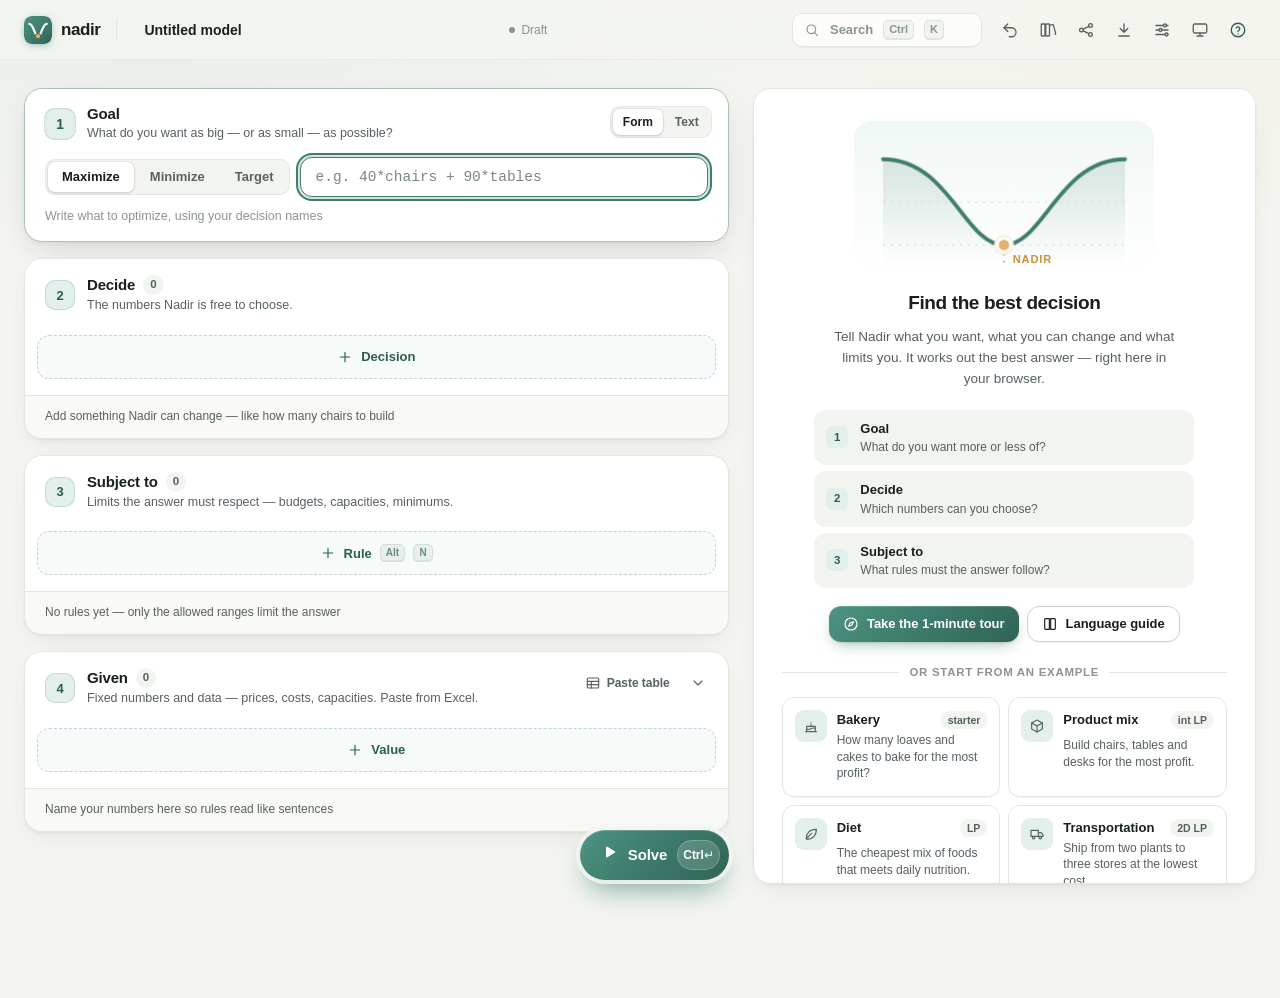
==== commit 20177389: "feat: Nadir v2 — approachable UI, plain-English layer, guided tour, visual overhaul Engine - add ex" ====
--- a/index.html
+++ b/index.html
@@ -4,7 +4,7 @@
 <meta charset="utf-8">
 <meta name="viewport" content="width=device-width, initial-scale=1, viewport-fit=cover">
 <title>Nadir — Solver</title>
-<meta name="description" content="Nadir: describe a decision problem in four readable cards and get the optimal answer. Linear, integer and nonlinear optimization in your browser.">
+<meta name="description" content="Nadir: describe a decision in plain steps — goal, decisions, rules — and get the best answer with a plain-English explanation. Linear, integer and nonlinear optimization in your browser.">
 <link rel="icon" href="data:image/svg+xml,%3Csvg xmlns='http://www.w3.org/2000/svg' viewBox='0 0 64 64'%3E%3Cdefs%3E%3ClinearGradient id='g' x1='0' y1='0' x2='1' y2='1'%3E%3Cstop offset='0' stop-color='%234E9483'/%3E%3Cstop offset='1' stop-color='%232F6457'/%3E%3C/linearGradient%3E%3C/defs%3E%3Crect width='64' height='64' rx='16' fill='url(%23g)'/%3E%3Cpath d='M12 18C22 18 24 46 32 46S42 18 52 18' fill='none' stroke='%23F4F8F6' stroke-width='5' stroke-linecap='round'/%3E%3Ccircle cx='32' cy='46' r='6' fill='%23E2B26A' stroke='%232F6457' stroke-width='2'/%3E%3C/svg%3E">
 <meta name="theme-color" content="#3F7D6E">
 <script>(function(){try{var s=JSON.parse(localStorage.getItem('nadir:settings')||'{}');var t=s.theme||'system';var d=t==='dark'||(t==='system'&&matchMedia('(prefers-color-scheme: dark)').matches);document.documentElement.dataset.theme=d?'dark':'light';}catch(e){}})();</script>
@@ -31,6 +31,7 @@
 <script src="js/engine/nlp.js"></script>
 <script src="js/engine/solve.js"></script>
 <script src="js/engine/text.js"></script>
+<script src="js/engine/explain.js"></script>
 <script src="js/engine/tests.js"></script>
 
 <script src="js/app/util.js"></script>
@@ -47,6 +48,8 @@
 <script src="js/app/templates.js"></script>
 <script src="js/app/io.js"></script>
 <script src="js/app/drawer.js"></script>
+<script src="js/app/tour.js"></script>
+<script src="js/app/help.js"></script>
 <script src="js/app/main.js"></script>
 </body>
 </html>
--- a/css/base.css
+++ b/css/base.css
@@ -1,53 +1,67 @@
 :root {
-  --bg:#F6F7F5; --surface:#FFFFFF; --surface-2:#F0F2EF; --border:#E3E6E1; --border-strong:#CDD3CE;
-  --text:#1D2421; --text-2:#5B6660; --text-3:#8E9893;
-  --accent:#3F7D6E; --accent-strong:#2F6457; --accent-soft:#E3EFEB; --on-accent:#FFFFFF;
-  --found:#E2B26A; --found-soft:#F7EBD6;
-  --ok:#4E8A5B; --ok-soft:#E4F0E6; --warn:#B7873A; --warn-soft:#F5ECDB;
-  --bad:#B45A55; --bad-soft:#F5E3E1; --info:#5A74A8; --info-soft:#E4E9F3;
-  --shadow:0 1px 2px rgba(20,30,25,.04),0 4px 16px rgba(20,30,25,.05);
-  --shadow-pop:0 2px 6px rgba(20,30,25,.06),0 16px 40px rgba(20,30,25,.12);
-  --scrim:rgba(20,28,24,.28);
-  --r-sm:8px; --r-md:12px; --r-lg:16px; --r-pill:999px;
-  --ease:cubic-bezier(.2,.8,.2,1); --dur:160ms;
-  --font:ui-sans-serif,-apple-system,"Segoe UI",Inter,Roboto,sans-serif;
-  --mono:ui-monospace,"SF Mono","JetBrains Mono",Consolas,monospace;
-  --tok-num:#8A5A2B; --tok-fn:#3F7D6E; --tok-var:#2F6457; --tok-param:#5A74A8; --tok-op:#8E9893; --tok-comment:#A3ACA7;
+  --bg:#F4F5F1; --bg-2:#ECEFE9; --surface:#FFFFFF; --surface-2:#F2F4F0; --surface-3:#E9EDE7; --border:#E2E6DF; --border-strong:#CBD2CB;
+  --text:#18201C; --text-2:#56625B; --text-3:#8A958E;
+  --accent:#3F7D6E; --accent-strong:#2B5E51; --accent-soft:#E2EFEA; --accent-softer:#F0F7F4; --on-accent:#FFFFFF;
+  --accent-grad:linear-gradient(135deg,#4E9483 0%,#3F7D6E 45%,#2F6457 100%);
+  --found:#E2B26A; --found-strong:#C8923F; --found-soft:#F8EDD9;
+  --ok:#3F8A55; --ok-soft:#E3F1E6; --warn:#AF7F2F; --warn-soft:#F7EDDA;
+  --bad:#B4524C; --bad-soft:#F7E4E2; --info:#4F6CA6; --info-soft:#E5EAF5;
+  --shadow-xs:0 1px 1px rgba(22,34,28,.04);
+  --shadow:0 1px 2px rgba(22,34,28,.04),0 2px 6px rgba(22,34,28,.03),0 10px 28px -8px rgba(22,34,28,.08);
+  --shadow-lift:0 2px 4px rgba(22,34,28,.05),0 14px 36px -10px rgba(22,34,28,.16);
+  --shadow-pop:0 2px 6px rgba(22,34,28,.06),0 24px 56px -12px rgba(22,34,28,.24);
+  --ring:0 0 0 3px color-mix(in srgb, var(--accent) 22%, transparent);
+  --scrim:rgba(18,26,22,.34);
+  --r-xs:6px; --r-sm:8px; --r-md:12px; --r-lg:18px; --r-xl:24px; --r-pill:999px;
+  --ease:cubic-bezier(.2,.8,.2,1); --ease-out:cubic-bezier(.16,1,.3,1); --spring:cubic-bezier(.34,1.56,.64,1); --dur:160ms;
+  --font:ui-sans-serif,-apple-system,BlinkMacSystemFont,"Segoe UI Variable Text","Segoe UI",Inter,Roboto,"Helvetica Neue",sans-serif;
+  --font-display:ui-rounded,"SF Pro Rounded",-apple-system,BlinkMacSystemFont,"Segoe UI Variable Display","Segoe UI",Inter,Roboto,sans-serif;
+  --mono:ui-monospace,"SF Mono","Cascadia Code","JetBrains Mono",Menlo,Consolas,monospace;
+  --tok-num:#9A5E22; --tok-fn:#3F7D6E; --tok-var:#2B5E51; --tok-param:#4F6CA6; --tok-op:#8A958E; --tok-comment:#A3ACA7;
   color-scheme: light;
 }
 [data-theme="dark"] {
-  --bg:#121614; --surface:#181D1B; --surface-2:#1F2522; --border:#2A322E; --border-strong:#3A443F;
-  --text:#E6EBE8; --text-2:#A3AEA8; --text-3:#6F7A74;
-  --accent:#7CC0AE; --accent-strong:#9AD3C3; --accent-soft:#1F3530; --on-accent:#0F1412;
-  --found:#E9BF7E; --found-soft:#3A3122;
-  --ok:#7DB889; --ok-soft:#1E3024; --warn:#D9AE63; --warn-soft:#352C1C;
-  --bad:#D98580; --bad-soft:#3A2321; --info:#8FA6D6; --info-soft:#222B3B;
-  --shadow:0 1px 2px rgba(0,0,0,.3),0 6px 20px rgba(0,0,0,.25);
-  --shadow-pop:0 2px 8px rgba(0,0,0,.4),0 20px 48px rgba(0,0,0,.45);
-  --scrim:rgba(0,0,0,.5);
-  --tok-num:#E0B37A; --tok-fn:#7CC0AE; --tok-var:#9AD3C3; --tok-param:#8FA6D6; --tok-op:#6F7A74; --tok-comment:#58625D;
+  --bg:#0F1311; --bg-2:#131816; --surface:#171C1A; --surface-2:#1D2320; --surface-3:#232A27; --border:#28302C; --border-strong:#37413C;
+  --text:#E7ECE9; --text-2:#A2ADA7; --text-3:#6D7872;
+  --accent:#7CC0AE; --accent-strong:#A2D8C9; --accent-soft:#1D332D; --accent-softer:#18251F; --on-accent:#0C1411;
+  --accent-grad:linear-gradient(135deg,#8FD0BE 0%,#7CC0AE 45%,#5FA593 100%);
+  --found:#E9BF7E; --found-strong:#F2CF97; --found-soft:#382F20;
+  --ok:#7DC08E; --ok-soft:#1B2F22; --warn:#DDB167; --warn-soft:#33291A;
+  --bad:#E08A84; --bad-soft:#3A2220; --info:#93AADB; --info-soft:#1F283A;
+  --shadow-xs:0 1px 1px rgba(0,0,0,.3);
+  --shadow:0 1px 2px rgba(0,0,0,.35),0 10px 28px -8px rgba(0,0,0,.45);
+  --shadow-lift:0 2px 4px rgba(0,0,0,.4),0 16px 40px -10px rgba(0,0,0,.6);
+  --shadow-pop:0 2px 8px rgba(0,0,0,.45),0 28px 64px -12px rgba(0,0,0,.7);
+  --scrim:rgba(0,0,0,.55);
+  --tok-num:#E0B37A; --tok-fn:#7CC0AE; --tok-var:#A2D8C9; --tok-param:#93AADB; --tok-op:#6D7872; --tok-comment:#58625D;
   color-scheme: dark;
 }
 
 *, *::before, *::after { box-sizing: border-box; }
-html { -webkit-text-size-adjust: 100%; }
+html { -webkit-text-size-adjust: 100%; scroll-padding-top: 88px; }
 body {
-  margin: 0; background: var(--bg); color: var(--text);
-  font: 400 14px/1.45 var(--font);
-  -webkit-font-smoothing: antialiased; text-rendering: optimizeLegibility;
+  margin: 0; color: var(--text);
+  background:
+    radial-gradient(1200px 520px at 12% -120px, color-mix(in srgb, var(--accent) 9%, transparent), transparent 70%),
+    radial-gradient(900px 480px at 100% -80px, color-mix(in srgb, var(--found) 8%, transparent), transparent 70%),
+    var(--bg);
+  background-attachment: fixed;
+  font: 400 14px/1.5 var(--font);
+  -webkit-font-smoothing: antialiased; -moz-osx-font-smoothing: grayscale; text-rendering: optimizeLegibility;
   min-height: 100vh;
 }
 button, input, select, textarea { font: inherit; color: inherit; }
-button { cursor: pointer; background: none; border: 0; padding: 0; }
+button { cursor: pointer; background: none; border: 0; padding: 0; -webkit-tap-highlight-color: transparent; }
 input, textarea, select { background: none; border: 0; outline: 0; min-width: 0; }
 svg { flex: none; }
 h1, h2, h3, h4, p { margin: 0; }
 ul, ol { margin: 0; padding: 0; list-style: none; }
 table { border-collapse: collapse; }
+a { color: var(--accent-strong); }
 [hidden] { display: none !important; }
 :focus { outline: none; }
-:focus-visible { outline: 2px solid var(--accent); outline-offset: 2px; }
-::selection { background: var(--accent-soft); }
+:focus-visible { outline: 2px solid var(--accent); outline-offset: 2px; border-radius: var(--r-xs); }
+::selection { background: color-mix(in srgb, var(--accent) 22%, transparent); }
 .num, .mono, input.mono, td.num { font-variant-numeric: tabular-nums; }
 .mono { font-family: var(--mono); }
 .muted { color: var(--text-2); }
@@ -56,21 +70,29 @@
 .icon { width: 18px; height: 18px; fill: none; stroke: currentColor; stroke-width: 1.75; stroke-linecap: round; stroke-linejoin: round; }
 .icon-sm { width: 16px; height: 16px; }
 .icon-xs { width: 14px; height: 14px; }
+* { scrollbar-width: thin; scrollbar-color: var(--border-strong) transparent; }
+::-webkit-scrollbar { width: 10px; height: 10px; }
+::-webkit-scrollbar-thumb { background: var(--border-strong); border-radius: 10px; border: 3px solid transparent; background-clip: padding-box; }
+::-webkit-scrollbar-track { background: transparent; }
 
 .btn {
-  display: inline-flex; align-items: center; justify-content: center; gap: 8px;
+  position: relative; display: inline-flex; align-items: center; justify-content: center; gap: 8px;
   height: 36px; padding: 0 14px; border-radius: var(--r-md);
-  font-size: 13px; font-weight: 500; white-space: nowrap; user-select: none;
-  transition: background var(--dur) var(--ease), color var(--dur) var(--ease), border-color var(--dur) var(--ease), transform var(--dur) var(--ease);
+  font-size: 13px; font-weight: 550; white-space: nowrap; user-select: none; letter-spacing: -.003em;
+  transition: background var(--dur) var(--ease), color var(--dur) var(--ease), border-color var(--dur) var(--ease), box-shadow var(--dur) var(--ease), transform var(--dur) var(--ease);
 }
-.btn:active { transform: translateY(1px); }
+.btn:active { transform: translateY(1px) scale(.985); }
 .btn:disabled { opacity: .45; pointer-events: none; }
-.btn-primary { background: var(--accent); color: var(--on-accent); }
-.btn-primary:hover { background: var(--accent-strong); }
+.btn-primary {
+  background: var(--accent-grad); color: var(--on-accent);
+  box-shadow: inset 0 1px 0 rgba(255,255,255,.18), 0 1px 2px rgba(0,0,0,.1), 0 6px 16px -6px color-mix(in srgb, var(--accent) 60%, transparent);
+}
+.btn-primary:hover { box-shadow: inset 0 1px 0 rgba(255,255,255,.22), 0 1px 2px rgba(0,0,0,.1), 0 10px 22px -6px color-mix(in srgb, var(--accent) 70%, transparent); filter: brightness(1.04); }
+.btn-lg { height: 44px; padding: 0 20px; font-size: 14px; border-radius: var(--r-pill); }
 .btn-soft { background: var(--accent-soft); color: var(--accent-strong); }
-.btn-soft:hover { background: color-mix(in srgb, var(--accent-soft) 70%, var(--accent) 30%); }
-.btn-outline { border: 1px solid var(--border-strong); background: var(--surface); }
-.btn-outline:hover { background: var(--surface-2); }
+.btn-soft:hover { background: color-mix(in srgb, var(--accent-soft) 72%, var(--accent) 28%); }
+.btn-outline { border: 1px solid var(--border-strong); background: var(--surface); box-shadow: var(--shadow-xs); }
+.btn-outline:hover { background: var(--surface-2); border-color: color-mix(in srgb, var(--border-strong) 60%, var(--text-3)); }
 .btn-ghost { color: var(--text-2); }
 .btn-ghost:hover { background: var(--surface-2); color: var(--text); }
 .btn-danger { color: var(--bad); }
@@ -78,36 +100,36 @@
 .btn-sm { height: 28px; padding: 0 10px; border-radius: var(--r-sm); font-size: 12px; gap: 6px; }
 .btn-icon { width: 36px; padding: 0; }
 .btn-icon.btn-sm { width: 28px; }
-.btn[aria-pressed="true"] { background: var(--accent-soft); color: var(--accent-strong); }
+.btn[aria-pressed="true"] { background: var(--accent-soft); color: var(--accent-strong); border-color: color-mix(in srgb, var(--accent) 35%, transparent); }
 
 .input {
   height: 32px; padding: 0 10px; border-radius: var(--r-sm);
   background: var(--surface-2); border: 1px solid transparent; width: 100%;
-  transition: border-color var(--dur) var(--ease), background var(--dur) var(--ease);
+  transition: border-color var(--dur) var(--ease), background var(--dur) var(--ease), box-shadow var(--dur) var(--ease);
 }
 .input:hover { border-color: var(--border); }
-.input:focus { border-color: var(--accent); background: var(--surface); }
+.input:focus { border-color: var(--accent); background: var(--surface); box-shadow: var(--ring); }
 .input::placeholder { color: var(--text-3); }
 .input.is-invalid { border-color: color-mix(in srgb, var(--bad) 55%, transparent); }
 .input-mono { font-family: var(--mono); font-size: 13px; }
 .input-bare { background: transparent; }
 .input-bare:hover { border-color: var(--border); }
-select.input { appearance: none; padding-right: 28px; background-image: none; }
+select.input { appearance: none; padding-right: 28px; background-image: linear-gradient(45deg, transparent 50%, var(--text-3) 50%), linear-gradient(135deg, var(--text-3) 50%, transparent 50%); background-position: calc(100% - 15px) 50%, calc(100% - 10px) 50%; background-size: 5px 5px; background-repeat: no-repeat; }
 .select-wrap { position: relative; display: inline-flex; }
 .select-wrap .icon { position: absolute; right: 8px; top: 50%; transform: translateY(-50%); pointer-events: none; color: var(--text-3); }
 
 .chip {
   display: inline-flex; align-items: center; gap: 4px; height: 20px; padding: 0 7px;
-  border-radius: var(--r-sm); background: var(--surface-2); color: var(--text-2);
-  font-size: 12px; font-weight: 500; font-variant-numeric: tabular-nums;
+  border-radius: var(--r-pill); background: var(--surface-2); color: var(--text-2);
+  font-size: 11.5px; font-weight: 600; font-variant-numeric: tabular-nums; letter-spacing: 0; text-transform: none;
 }
 .pill {
   display: inline-flex; align-items: center; gap: 5px; height: 22px; padding: 0 9px;
-  border-radius: var(--r-pill); font-size: 12px; font-weight: 500; white-space: nowrap;
+  border-radius: var(--r-pill); font-size: 12px; font-weight: 550; white-space: nowrap;
   font-variant-numeric: tabular-nums; background: var(--surface-2); color: var(--text-2);
-  transition: background var(--dur) var(--ease), color var(--dur) var(--ease);
+  transition: background var(--dur) var(--ease), color var(--dur) var(--ease), transform 220ms var(--spring);
 }
-.pill .icon { width: 12px; height: 12px; stroke-width: 2.25; }
+.pill .icon { width: 12px; height: 12px; stroke-width: 2.4; }
 .pill-ok { background: var(--ok-soft); color: var(--ok); }
 .pill-info { background: var(--info-soft); color: var(--info); }
 .pill-bad { background: var(--bad-soft); color: var(--bad); }
@@ -115,39 +137,43 @@
 .pill-muted { background: transparent; color: var(--text-3); border: 1px dashed var(--border-strong); }
 .kbd {
   display: inline-flex; align-items: center; justify-content: center; min-width: 20px; height: 20px; padding: 0 5px;
-  border-radius: 5px; font: 500 11px/1 var(--font); color: inherit;
-  background: color-mix(in srgb, currentColor 12%, transparent);
-  border: 1px solid color-mix(in srgb, currentColor 18%, transparent);
+  border-radius: 5px; font: 550 11px/1 var(--font); color: inherit;
+  background: color-mix(in srgb, currentColor 10%, transparent);
+  border: 1px solid color-mix(in srgb, currentColor 16%, transparent);
+  box-shadow: inset 0 -1px 0 color-mix(in srgb, currentColor 14%, transparent);
 }
 .dot { width: 8px; height: 8px; border-radius: 50%; background: var(--text-3); display: inline-block; flex: none; }
 
 .segmented {
-  display: inline-flex; padding: 2px; gap: 2px; border-radius: var(--r-sm); background: var(--surface-2);
-  position: relative; flex: none;
+  display: inline-flex; padding: 3px; gap: 2px; border-radius: 10px; background: var(--surface-2);
+  position: relative; flex: none; box-shadow: inset 0 0 0 1px color-mix(in srgb, var(--border) 70%, transparent);
 }
 .segmented button {
-  height: 26px; padding: 0 10px; border-radius: 6px; font-size: 12px; font-weight: 500; color: var(--text-2);
+  height: 26px; padding: 0 10px; border-radius: 7px; font-size: 12px; font-weight: 550; color: var(--text-2);
   transition: background var(--dur) var(--ease), color var(--dur) var(--ease), box-shadow var(--dur) var(--ease);
 }
 .segmented button:hover { color: var(--text); }
-.segmented button[aria-checked="true"] { background: var(--surface); color: var(--text); box-shadow: 0 1px 2px rgba(20,30,25,.1), 0 0 0 1px var(--border); }
+.segmented button[aria-checked="true"] { background: var(--surface); color: var(--text); box-shadow: 0 1px 2px rgba(20,30,25,.1), 0 0 0 1px var(--border), 0 2px 6px -2px rgba(20,30,25,.1); }
+[data-theme="dark"] .segmented button[aria-checked="true"] { background: var(--surface-3); box-shadow: 0 1px 2px rgba(0,0,0,.4), 0 0 0 1px var(--border-strong); }
 .segmented-lg button { height: 30px; padding: 0 14px; font-size: 13px; }
-.segmented-mono button { font-family: var(--mono); min-width: 30px; padding: 0 8px; }
+.segmented-mono button { font-family: var(--mono); font-size: 11.5px; min-width: 34px; padding: 0 7px; }
 
-.switch { position: relative; width: 30px; height: 18px; flex: none; border-radius: var(--r-pill); background: var(--border-strong); transition: background var(--dur) var(--ease); }
-.switch::after { content: ""; position: absolute; top: 2px; left: 2px; width: 14px; height: 14px; border-radius: 50%; background: var(--surface); box-shadow: 0 1px 2px rgba(0,0,0,.2); transition: transform var(--dur) var(--ease); }
+.switch { position: relative; width: 32px; height: 19px; flex: none; border-radius: var(--r-pill); background: var(--border-strong); transition: background var(--dur) var(--ease); }
+.switch::after { content: ""; position: absolute; top: 2px; left: 2px; width: 15px; height: 15px; border-radius: 50%; background: #fff; box-shadow: 0 1px 3px rgba(0,0,0,.25); transition: transform 240ms var(--spring); }
 .switch[aria-checked="true"] { background: var(--accent); }
-.switch[aria-checked="true"]::after { transform: translateX(12px); }
+.switch[aria-checked="true"]::after { transform: translateX(13px); }
 
-.range { -webkit-appearance: none; appearance: none; height: 20px; background: transparent; width: 100%; }
-.range::-webkit-slider-runnable-track { height: 4px; border-radius: 2px; background: var(--border-strong); }
+.range { -webkit-appearance: none; appearance: none; height: 22px; background: transparent; width: 100%; cursor: pointer; }
+.range::-webkit-slider-runnable-track { height: 4px; border-radius: 2px; background: linear-gradient(90deg, var(--accent-soft), var(--border-strong)); }
 .range::-moz-range-track { height: 4px; border-radius: 2px; background: var(--border-strong); }
-.range::-webkit-slider-thumb { -webkit-appearance: none; width: 16px; height: 16px; margin-top: -6px; border-radius: 50%; background: var(--surface); border: 2px solid var(--accent); }
-.range::-moz-range-thumb { width: 12px; height: 12px; border-radius: 50%; background: var(--surface); border: 2px solid var(--accent); }
+.range::-moz-range-progress { height: 4px; border-radius: 2px; background: var(--accent); }
+.range::-webkit-slider-thumb { -webkit-appearance: none; width: 18px; height: 18px; margin-top: -7px; border-radius: 50%; background: var(--surface); border: 2px solid var(--accent); box-shadow: 0 1px 4px rgba(0,0,0,.18); transition: transform 180ms var(--spring); }
+.range:active::-webkit-slider-thumb { transform: scale(1.18); }
+.range::-moz-range-thumb { width: 14px; height: 14px; border-radius: 50%; background: var(--surface); border: 2px solid var(--accent); }
 
-.label-caps { font-size: 12px; font-weight: 600; letter-spacing: .06em; text-transform: uppercase; color: var(--text-3); }
-.field-label { display: block; font-size: 12px; font-weight: 500; color: var(--text-2); margin-bottom: 6px; }
-.field-hint { font-size: 12px; color: var(--text-3); margin-top: 4px; }
+.label-caps { font-size: 11.5px; font-weight: 650; letter-spacing: .07em; text-transform: uppercase; color: var(--text-3); }
+.field-label { display: block; font-size: 12px; font-weight: 550; color: var(--text-2); margin-bottom: 6px; }
+.field-hint { font-size: 12px; color: var(--text-3); margin-top: 4px; line-height: 1.45; }
 
 @media (prefers-reduced-motion: reduce) {
   *, *::before, *::after { transition-duration: 1ms !important; animation-duration: 1ms !important; animation-iteration-count: 1 !important; scroll-behavior: auto !important; }
--- a/css/components.css
+++ b/css/components.css
@@ -1,48 +1,72 @@
 .app-header {
-  position: sticky; top: 0; z-index: 30; height: 56px;
-  background: color-mix(in srgb, var(--surface) 88%, transparent);
-  backdrop-filter: saturate(1.4) blur(10px); -webkit-backdrop-filter: saturate(1.4) blur(10px);
-  border-bottom: 1px solid var(--border);
+  position: sticky; top: 0; z-index: 30; height: 60px;
+  background: color-mix(in srgb, var(--bg) 78%, transparent);
+  backdrop-filter: saturate(1.6) blur(14px); -webkit-backdrop-filter: saturate(1.6) blur(14px);
+  border-bottom: 1px solid color-mix(in srgb, var(--border) 80%, transparent);
 }
 .app-header-inner { max-width: 1440px; margin: 0 auto; height: 100%; padding: 0 24px; display: flex; align-items: center; gap: 12px; }
-.brand { display: flex; align-items: center; gap: 8px; flex: none; }
-.brand svg { width: 24px; height: 24px; border-radius: 6px; }
-.wordmark { font-weight: 600; font-size: 16px; letter-spacing: -.01em; }
-.header-sep { width: 1px; height: 20px; background: var(--border); margin: 0 4px; flex: none; }
+.brand { display: flex; align-items: center; gap: 9px; flex: none; text-decoration: none; color: var(--text); }
+.brand svg { width: 28px; height: 28px; border-radius: 8px; box-shadow: 0 2px 8px -2px color-mix(in srgb, var(--accent) 60%, transparent); transition: transform 300ms var(--spring); }
+.brand:hover svg { transform: rotate(-6deg) scale(1.05); }
+.wordmark { font: 700 17px/1 var(--font-display); letter-spacing: -.025em; }
+.header-sep { width: 1px; height: 22px; background: var(--border); margin: 0 4px; flex: none; }
 .model-name-wrap { display: flex; align-items: center; gap: 8px; min-width: 0; flex: 1; }
-.model-name { font-weight: 500; font-size: 14px; height: 32px; padding: 0 8px; border-radius: var(--r-sm); border: 1px solid transparent; min-width: 60px; max-width: 360px; width: 100%; text-overflow: ellipsis; }
-.model-name:hover { border-color: var(--border); }
-.model-name:focus { border-color: var(--accent); background: var(--surface); }
-.save-state { display: inline-flex; align-items: center; gap: 6px; font-size: 12px; color: var(--text-3); white-space: nowrap; }
-.save-state .dot { width: 6px; height: 6px; background: var(--ok); transition: background var(--dur) var(--ease); }
+.model-name { font-weight: 600; font-size: 14px; height: 34px; padding: 0 10px; border-radius: var(--r-sm); border: 1px solid transparent; min-width: 60px; max-width: 360px; width: 100%; text-overflow: ellipsis; transition: border-color var(--dur) var(--ease), background var(--dur) var(--ease), box-shadow var(--dur) var(--ease); }
+.model-name:hover { border-color: var(--border); background: color-mix(in srgb, var(--surface) 60%, transparent); }
+.model-name:focus { border-color: var(--accent); background: var(--surface); box-shadow: var(--ring); }
+.save-state { display: inline-flex; align-items: center; gap: 6px; font-size: 12px; font-weight: 500; color: var(--text-3); white-space: nowrap; padding: 3px 9px 3px 8px; border-radius: var(--r-pill); background: color-mix(in srgb, var(--surface-2) 70%, transparent); }
+.save-state .dot { width: 6px; height: 6px; background: var(--ok); transition: background var(--dur) var(--ease); box-shadow: 0 0 0 3px color-mix(in srgb, currentColor 0%, transparent); }
+.save-state[data-state="saved"] .dot { background: var(--ok); }
 .save-state[data-state="dirty"] .dot { background: var(--warn); }
 .save-state[data-state="unsaved"] .dot { background: var(--info); }
+.save-state[data-state="draft"] .dot { background: var(--text-3); }
 .header-actions { display: flex; align-items: center; gap: 2px; margin-left: auto; }
-.header-actions .btn-cmd { gap: 10px; color: var(--text-3); border: 1px solid var(--border); height: 32px; padding: 0 8px 0 10px; margin-right: 6px; border-radius: var(--r-sm); }
-.header-actions .btn-cmd:hover { color: var(--text-2); background: var(--surface-2); }
+.header-actions .btn-cmd { gap: 10px; color: var(--text-3); border: 1px solid var(--border); background: color-mix(in srgb, var(--surface) 70%, transparent); height: 34px; padding: 0 6px 0 11px; margin-right: 8px; border-radius: 10px; min-width: 190px; justify-content: flex-start; box-shadow: var(--shadow-xs); }
+.header-actions .btn-cmd .kbd:first-of-type { margin-left: auto; }
+.header-actions .btn-cmd:hover { color: var(--text-2); background: var(--surface); border-color: var(--border-strong); }
+#help-btn { color: var(--accent-strong); }
+#help-btn:hover { background: var(--accent-soft); }
 
 [data-tip] { position: relative; }
 .tooltip {
-  position: fixed; z-index: 90; pointer-events: none; padding: 5px 8px; border-radius: 6px;
-  background: var(--text); color: var(--bg); font-size: 12px; font-weight: 500; white-space: nowrap;
-  opacity: 0; transform: translateY(2px); transition: opacity var(--dur) var(--ease), transform var(--dur) var(--ease);
+  position: fixed; z-index: 90; pointer-events: none; padding: 6px 9px; border-radius: 8px; max-width: 280px; white-space: normal;
+  background: color-mix(in srgb, var(--text) 94%, transparent); color: var(--bg); font-size: 12px; font-weight: 500; line-height: 1.35;
+  box-shadow: 0 6px 20px -6px rgba(0,0,0,.35);
+  opacity: 0; transform: translateY(3px) scale(.98); transition: opacity var(--dur) var(--ease), transform var(--dur) var(--ease);
 }
 .tooltip.is-on { opacity: 1; transform: none; }
 .tooltip .kbd { margin-left: 6px; }
 
 .card {
-  background: var(--surface); border: 1px solid var(--border); border-radius: var(--r-lg); box-shadow: var(--shadow);
-  transition: border-color var(--dur) var(--ease);
-}
-.card-head { display: flex; align-items: center; gap: 8px; padding: 14px 16px 0 20px; min-height: 44px; }
+  position: relative; background: var(--surface); border: 1px solid var(--border); border-radius: var(--r-lg); box-shadow: var(--shadow);
+  transition: border-color 220ms var(--ease), box-shadow 220ms var(--ease);
+}
+.model-col > .card { animation: card-in 480ms var(--ease-out) both; }
+.model-col > .card:nth-child(2) { animation-delay: 50ms; }
+.model-col > .card:nth-child(3) { animation-delay: 100ms; }
+.model-col > .card:nth-child(4) { animation-delay: 150ms; }
+@keyframes card-in { from { opacity: 0; transform: translateY(10px); } }
+.card:focus-within { border-color: color-mix(in srgb, var(--accent) 34%, var(--border)); box-shadow: var(--shadow-lift); }
+.card-head { display: flex; align-items: center; gap: 12px; padding: 16px 16px 0 20px; min-height: 48px; }
 .card-head .label-caps { display: inline-flex; align-items: center; gap: 8px; }
-.card-head-actions { margin-left: auto; display: flex; align-items: center; gap: 4px; }
-.card-body { padding: 12px 20px 16px; }
-.card-foot { padding: 10px 20px 14px; border-top: 1px solid var(--border); font-size: 12px; color: var(--text-2); display: flex; align-items: center; gap: 8px; flex-wrap: wrap; }
+.card-titles { display: flex; flex-direction: column; gap: 2px; min-width: 0; flex: 1; }
+.card-step .card-head .label-caps { font: 650 15px/1.2 var(--font-display); letter-spacing: -.012em; text-transform: none; color: var(--text); }
+.card-sub { font-size: 12.5px; color: var(--text-2); line-height: 1.4; }
+.step-badge {
+  flex: none; width: 30px; height: 30px; border-radius: 10px; display: inline-flex; align-items: center; justify-content: center;
+  font: 700 13px/1 var(--font-display); color: var(--accent-strong); background: var(--accent-soft);
+  box-shadow: inset 0 0 0 1px color-mix(in srgb, var(--accent) 18%, transparent);
+  transition: background 260ms var(--ease), color 260ms var(--ease), box-shadow 260ms var(--ease), transform 300ms var(--spring);
+}
+.card-step.is-filled .step-badge, #goal-card.has-goal .step-badge { background: var(--accent-grad); color: var(--on-accent); box-shadow: 0 3px 10px -3px color-mix(in srgb, var(--accent) 70%, transparent); }
+.card-step:focus-within .step-badge { transform: scale(1.06); }
+.card-head-actions { margin-left: auto; display: flex; align-items: center; gap: 4px; flex: none; align-self: flex-start; padding-top: 1px; }
+.card-body { padding: 14px 20px 16px; }
+.card-foot { padding: 11px 20px 13px; border-top: 1px solid var(--border); font-size: 12px; color: var(--text-2); display: flex; align-items: center; gap: 8px; flex-wrap: wrap; background: color-mix(in srgb, var(--surface-2) 45%, transparent); border-radius: 0 0 var(--r-lg) var(--r-lg); }
 .card-foot .sep { color: var(--text-3); }
 .card.is-collapsed .card-body, .card.is-collapsed .card-foot { display: none; }
-.card.is-collapsed .card-head { padding-bottom: 14px; }
-.collapse-btn .icon { transition: transform var(--dur) var(--ease); }
+.card.is-collapsed .card-head { padding-bottom: 16px; }
+.collapse-btn .icon { transition: transform 220ms var(--ease); }
 .card.is-collapsed .collapse-btn .icon { transform: rotate(-90deg); }
 
 .goal-line { display: flex; align-items: center; gap: 10px; flex-wrap: wrap; }
@@ -50,18 +74,29 @@
 .goal-target { display: flex; align-items: center; gap: 8px; flex: 0 0 auto; }
 .goal-target .code { width: 120px; flex: none; }
 .goal-eq { font-family: var(--mono); color: var(--text-3); }
-.goal-live { margin-top: 10px; display: flex; align-items: center; gap: 12px; font-size: 13px; color: var(--text-2); flex-wrap: wrap; }
-.goal-live .num { color: var(--text); font-family: var(--mono); }
-.engine-hint { display: inline-flex; align-items: center; gap: 6px; color: var(--text-3); font-size: 12px; }
+.goal-live { margin-top: 10px; display: flex; align-items: center; gap: 12px; font-size: 12.5px; color: var(--text-3); flex-wrap: wrap; }
+.goal-live-val.has-value { color: var(--text-2); }
+.goal-live .num { color: var(--text); font-family: var(--mono); font-weight: 600; background: var(--surface-2); padding: 1px 7px; border-radius: 6px; }
+.goal-live .num:empty { display: none; }
+.engine-hint { display: inline-flex; align-items: center; gap: 6px; color: var(--text-3); font-size: 12px; margin-left: auto; padding: 2px 9px; border-radius: var(--r-pill); background: var(--surface-2); }
+.engine-hint:empty { display: none; }
+.plain-line {
+  display: flex; align-items: flex-start; gap: 7px; font-size: 13px; line-height: 1.45; color: var(--text-2);
+  animation: fade-up 260ms var(--ease-out);
+}
+.plain-line .icon { color: var(--accent); margin-top: 2px; opacity: .8; }
+.goal-says { margin-top: 10px; padding: 9px 12px; border-radius: var(--r-md); background: var(--accent-softer); color: var(--accent-strong); font-weight: 500; }
+@keyframes fade-up { from { opacity: 0; transform: translateY(3px); } }
 .text-view { margin-top: 4px; }
 .text-view textarea {
-  width: 100%; min-height: 360px; resize: vertical; padding: 14px 16px; border-radius: var(--r-md);
-  background: var(--surface-2); border: 1px solid var(--border); font: 13px/1.65 var(--mono); tab-size: 2; white-space: pre;
-}
-.text-view textarea:focus { border-color: var(--accent); background: var(--surface); }
+  width: 100%; min-height: 380px; resize: vertical; padding: 16px 18px; border-radius: var(--r-md);
+  background: var(--surface-2); border: 1px solid var(--border); font: 13px/1.7 var(--mono); tab-size: 2; white-space: pre;
+  transition: border-color var(--dur) var(--ease), box-shadow var(--dur) var(--ease), background var(--dur) var(--ease);
+}
+.text-view textarea:focus { border-color: var(--accent); background: var(--surface); box-shadow: var(--ring); }
 .text-view-foot { display: flex; align-items: center; gap: 8px; margin-top: 10px; font-size: 12px; color: var(--text-2); }
 .text-view-foot .btn { margin-left: auto; }
-.text-errors { color: var(--bad); font-size: 12px; margin-top: 6px; }
+.text-errors { color: var(--bad); font-size: 12px; margin-top: 6px; white-space: pre-line; }
 
 .code { position: relative; min-width: 0; }
 .code-hl, .code-input {
@@ -70,75 +105,90 @@
 }
 .code-input {
   position: relative; z-index: 1; display: block; width: 100%; height: 32px; border-radius: var(--r-sm);
-  background: transparent; border: 1px solid transparent; color: transparent; caret-color: var(--text);
+  background: transparent; border: 1px solid transparent; color: transparent; caret-color: var(--accent-strong);
   -webkit-text-fill-color: transparent;
   transition: border-color var(--dur) var(--ease);
 }
-.code-input::placeholder { color: var(--text-3); -webkit-text-fill-color: var(--text-3); }
+.code-input::placeholder { color: color-mix(in srgb, var(--text-3) 70%, var(--text-2)); -webkit-text-fill-color: color-mix(in srgb, var(--text-3) 70%, var(--text-2)); }
 .code-input::selection { background: color-mix(in srgb, var(--accent) 25%, transparent); -webkit-text-fill-color: transparent; }
 .code-hl {
   position: absolute; inset: 0; border-radius: var(--r-sm); background: var(--surface-2); border: 1px solid transparent;
   overflow: hidden; color: var(--text); pointer-events: none;
-  transition: background var(--dur) var(--ease), border-color var(--dur) var(--ease);
+  transition: background var(--dur) var(--ease), border-color var(--dur) var(--ease), box-shadow var(--dur) var(--ease);
 }
 .code-hl-inner { display: inline-block; }
 .code:hover .code-hl { border-color: var(--border); }
-.code.is-focus .code-hl { background: var(--surface); border-color: var(--accent); }
-.code.is-invalid .code-hl { border-color: color-mix(in srgb, var(--bad) 55%, transparent); }
-.code.is-invalid.is-focus .code-hl { border-color: var(--bad); }
-.code-lg .code-hl, .code-lg .code-input { font-size: 14px; line-height: 24px; padding: 5px 12px; }
-.code-lg .code-input { height: 36px; }
+.code.is-focus .code-hl { background: var(--surface); border-color: var(--accent); box-shadow: var(--ring); }
+.code.is-invalid .code-hl { border-color: color-mix(in srgb, var(--bad) 55%, transparent); background: color-mix(in srgb, var(--bad-soft) 45%, var(--surface-2)); }
+.code.is-invalid.is-focus .code-hl { border-color: var(--bad); box-shadow: 0 0 0 3px color-mix(in srgb, var(--bad) 18%, transparent); background: var(--surface); }
+.code-lg .code-hl, .code-lg .code-input { font-size: 14.5px; line-height: 26px; padding: 6px 14px; }
+.code-lg .code-input { height: 40px; }
+.code-lg .code-hl { border-radius: var(--r-md); }
+.code-lg .code-input { border-radius: var(--r-md); }
 .tk-num { color: var(--tok-num); }
-.tk-fn { color: var(--tok-fn); font-weight: 500; }
-.tk-var { color: var(--tok-var); font-weight: 600; }
+.tk-fn { color: var(--tok-fn); font-weight: 550; }
+.tk-var { color: var(--tok-var); font-weight: 650; }
 .tk-param { color: var(--tok-param); }
 .tk-op { color: var(--tok-op); }
-.tk-cmp { color: var(--text); font-weight: 600; }
+.tk-cmp { color: var(--text); font-weight: 700; }
 .tk-comment { color: var(--tok-comment); font-style: italic; }
 .tk-label { color: var(--text-3); }
 .tk-err { text-decoration: underline wavy var(--bad); text-decoration-thickness: 1px; text-underline-offset: 4px; text-decoration-skip-ink: none; }
-.field-error { display: flex; align-items: flex-start; gap: 6px; margin-top: 4px; font-size: 12px; color: var(--bad); line-height: 1.4; }
+.field-error { display: flex; align-items: flex-start; gap: 6px; margin-top: 6px; font-size: 12px; color: var(--bad); line-height: 1.4; animation: fade-up 200ms var(--ease-out); }
 .field-error .icon { width: 13px; height: 13px; margin-top: 1px; stroke-width: 2; }
 .field-error[hidden] { display: none; }
 
-.rows { display: flex; flex-direction: column; }
+.col-head { display: grid; gap: 8px; padding: 0 8px 6px; margin: 0 -8px; font-size: 11px; font-weight: 600; letter-spacing: .04em; text-transform: uppercase; color: var(--text-3); }
+.var-head { grid-template-columns: 20px minmax(80px, .9fr) 56px 132px minmax(190px, 2fr) 28px 28px; }
+.var-head span:nth-child(3), .var-head span:nth-child(4) { text-align: center; }
+.rows { display: flex; flex-direction: column; gap: 2px; }
 .row {
   position: relative; display: grid; align-items: center; gap: 8px; padding: 6px 8px; margin: 0 -8px;
   border-radius: var(--r-md); transition: background var(--dur) var(--ease), box-shadow var(--dur) var(--ease), opacity var(--dur) var(--ease);
-}
+  animation: row-in 280ms var(--ease-out);
+}
+@keyframes row-in { from { opacity: 0; transform: translateY(-3px); } }
 .row:hover { background: color-mix(in srgb, var(--surface-2) 55%, transparent); }
-.row:focus-within { background: color-mix(in srgb, var(--surface-2) 70%, transparent); }
+.row:focus-within { background: color-mix(in srgb, var(--accent-softer) 80%, transparent); box-shadow: inset 0 0 0 1px color-mix(in srgb, var(--accent) 14%, transparent); }
 .row .grip { width: 20px; height: 28px; display: flex; align-items: center; justify-content: center; color: var(--text-3); cursor: grab; opacity: 0; border-radius: 6px; transition: opacity var(--dur) var(--ease); touch-action: none; }
 .row:hover .grip, .row:focus-within .grip, .row .grip:focus-visible { opacity: 1; }
 .row .grip:hover { background: var(--surface-2); color: var(--text-2); }
 .row .row-del { opacity: 0; color: var(--text-3); }
 .row:hover .row-del, .row:focus-within .row-del { opacity: 1; }
 .row .row-del:hover { color: var(--bad); background: var(--bad-soft); }
-.row.is-dragging { background: var(--surface); box-shadow: var(--shadow-pop); z-index: 5; }
-.row.is-disabled .code, .row.is-disabled .rule-label { opacity: .5; }
+.row.is-dragging { background: var(--surface); box-shadow: var(--shadow-pop); z-index: 5; animation: none; }
+.row.is-disabled .code, .row.is-disabled .rule-label, .row.is-disabled .rule-says { opacity: .45; }
 .row.is-flash { animation: flash 1.2s var(--ease); }
 @keyframes flash { 0%, 30% { background: var(--found-soft); box-shadow: 0 0 0 2px var(--found); } 100% { background: transparent; box-shadow: 0 0 0 0 transparent; } }
 .row-sub { grid-column: 1 / -1; padding-left: 28px; }
-.drop-line { height: 2px; background: var(--accent); border-radius: 1px; margin: -1px 0; }
-
-.var-row { grid-template-columns: 20px minmax(80px, .9fr) 56px auto minmax(190px, 2fr) 28px 28px; }
-.var-row .name-input { font-family: var(--mono); font-weight: 600; color: var(--tok-var); }
+.drop-line { height: 2px; background: var(--accent); border-radius: 1px; margin: -1px 0; box-shadow: 0 0 0 3px color-mix(in srgb, var(--accent) 18%, transparent); }
+
+.var-row { grid-template-columns: 20px minmax(80px, .9fr) 56px 132px minmax(190px, 2fr) 28px 28px; }
+.var-row .segmented-mono { width: 100%; }
+.var-row .segmented-mono button { flex: 1; min-width: 0; }
+.var-row .name-input { font-family: var(--mono); font-weight: 650; color: var(--tok-var); }
 .var-row .shape-input { font-family: var(--mono); text-align: center; }
 .bounds { display: flex; align-items: center; gap: 4px; min-width: 0; }
 .bounds .code { flex: 1; min-width: 44px; }
 .bounds .code-hl, .bounds .code-input { padding-left: 8px; padding-right: 8px; }
 .bounds-sym { color: var(--text-3); font-family: var(--mono); font-size: 13px; flex: none; }
-.bounds-x { color: var(--text-2); font-family: var(--mono); font-size: 12px; flex: none; padding: 0 2px; }
-.var-adv { display: grid; grid-template-columns: 1fr 2fr; gap: 12px; padding: 4px 0 10px 28px; }
+.bounds-x { color: var(--text-2); font-family: var(--mono); font-size: 12px; flex: none; padding: 0 2px; max-width: 80px; overflow: hidden; text-overflow: ellipsis; white-space: nowrap; }
+.var-adv { display: grid; grid-template-columns: 1fr 2fr; gap: 12px; padding: 6px 0 10px 28px; }
 .var-meta { display: flex; align-items: center; gap: 8px; font-size: 12px; color: var(--text-3); padding-left: 28px; margin-top: -2px; }
 
-.rule-row { grid-template-columns: 20px 30px 140px minmax(160px, 1fr) auto 28px; }
-.rule-label { color: var(--text-2); font-size: 13px; }
+.rule-row { grid-template-columns: 20px 32px 140px minmax(160px, 1fr) auto 28px; }
+.rule-label { color: var(--text-2); font-size: 13px; font-weight: 550; }
 .rule-meta { font-size: 12px; color: var(--text-3); padding-left: 206px; margin-top: -4px; min-height: 0; }
 .rule-meta:empty { display: none; }
+.rule-says { padding-left: 206px; margin-top: -2px; font-size: 12.5px; color: var(--text-3); }
+.rule-says::before { content: "→"; color: var(--accent); margin-right: 6px; opacity: .7; }
+.rule-row .pill { min-width: 64px; justify-content: center; }
+.rule-ideas { display: flex; flex-wrap: wrap; align-items: center; gap: 6px; margin-top: 10px; font-size: 12px; }
+.idea-chip { height: 26px; padding: 0 10px; border-radius: var(--r-pill); border: 1px dashed var(--border-strong); font-size: 12px; color: var(--text-2); transition: all var(--dur) var(--ease); }
+.idea-chip:hover { border-style: solid; border-color: var(--accent); color: var(--accent-strong); background: var(--accent-softer); }
 
 .param-row { grid-template-columns: 20px minmax(90px, 160px) 12px minmax(160px, 1fr) auto 28px 28px; }
-.param-row .name-input { font-family: var(--mono); color: var(--tok-param); font-weight: 500; }
+.param-row .name-input { font-family: var(--mono); color: var(--tok-param); font-weight: 550; }
 .param-eq { font-family: var(--mono); color: var(--text-3); text-align: center; }
 .param-shape { font-size: 12px; color: var(--text-3); white-space: nowrap; font-variant-numeric: tabular-nums; min-width: 40px; text-align: right; }
 .param-slider { grid-column: 4 / -2; display: grid; grid-template-columns: 1fr auto; gap: 12px; align-items: center; padding: 0 0 2px; }
@@ -146,122 +196,194 @@
 .param-slider-bounds input { width: 60px; height: 24px; font-size: 12px; padding: 0 6px; background: transparent; border-color: var(--border); }
 
 .add-row {
-  display: flex; align-items: center; gap: 8px; height: 36px; padding: 0 8px; margin: 4px -8px 0; border-radius: var(--r-md);
-  color: var(--text-3); font-size: 13px; width: calc(100% + 16px); transition: background var(--dur) var(--ease), color var(--dur) var(--ease);
-}
-.add-row:hover { background: var(--surface-2); color: var(--accent-strong); }
+  display: flex; align-items: center; gap: 8px; height: 38px; padding: 0 10px; margin: 6px -8px 0; border-radius: var(--r-md);
+  color: var(--text-3); font-size: 13px; font-weight: 550; width: calc(100% + 16px);
+  border: 1px dashed transparent;
+  transition: background var(--dur) var(--ease), color var(--dur) var(--ease), border-color var(--dur) var(--ease);
+}
+.add-row .icon { transition: transform 260ms var(--spring); }
+.add-row:hover { background: var(--accent-softer); color: var(--accent-strong); border-color: color-mix(in srgb, var(--accent) 30%, transparent); }
+.add-row:hover .icon { transform: rotate(90deg); }
+.card:not(.is-filled) .add-row { border-color: var(--border-strong); color: var(--accent-strong); background: color-mix(in srgb, var(--accent-softer) 60%, transparent); justify-content: center; height: 44px; }
 .add-row .kbd { opacity: .7; font-size: 10px; height: 18px; }
 .add-row .kbd:first-of-type { margin-left: auto; }
 .empty-hint { font-size: 13px; color: var(--text-3); padding: 6px 0; }
 
 .pop {
-  position: fixed; z-index: 80; min-width: 240px; max-width: 380px; max-height: 280px; overflow: auto; padding: 4px;
+  position: fixed; z-index: 80; min-width: 240px; max-width: 380px; max-height: 300px; overflow: auto; padding: 5px;
   background: var(--surface); border: 1px solid var(--border); border-radius: var(--r-md); box-shadow: var(--shadow-pop);
-  animation: pop-in var(--dur) var(--ease);
-}
-@keyframes pop-in { from { opacity: 0; transform: translateY(-4px); } }
+  animation: pop-in 180ms var(--ease-out); transform-origin: top;
+}
+@keyframes pop-in { from { opacity: 0; transform: translateY(-4px) scale(.98); } }
 .pop-item {
   display: grid; grid-template-columns: 10px auto 1fr; align-items: center; gap: 8px; width: 100%; text-align: left;
-  padding: 6px 8px; border-radius: 6px; font-size: 13px; cursor: pointer;
+  padding: 7px 9px; border-radius: 7px; font-size: 13px; cursor: pointer;
 }
 .pop-item[aria-selected="true"] { background: var(--accent-soft); }
 .pop-item .dot { width: 7px; height: 7px; }
 .pop-item .dot.is-var { background: var(--accent); }
-.pop-item .dot.is-param { background: var(--text-3); }
+.pop-item .dot.is-param { background: var(--info); }
 .pop-item .dot.is-fn { background: transparent; border: 1.5px solid var(--text-3); }
-.pop-item .pop-name { font-family: var(--mono); font-weight: 500; }
+.pop-item .pop-name { font-family: var(--mono); font-weight: 550; }
 .pop-item .pop-desc { color: var(--text-3); font-size: 12px; white-space: nowrap; overflow: hidden; text-overflow: ellipsis; text-align: right; }
 .pop-item mark { background: none; color: var(--accent-strong); font-weight: 700; }
 .pop-foot { padding: 6px 8px 4px; font-size: 11px; color: var(--text-3); border-top: 1px solid var(--border); margin-top: 4px; display: flex; gap: 10px; }
 
-.menu { min-width: 220px; }
-.menu-item { display: flex; align-items: center; gap: 10px; width: 100%; padding: 8px 10px; border-radius: 6px; font-size: 13px; text-align: left; }
+.menu { min-width: 230px; }
+.menu-item { display: flex; align-items: center; gap: 10px; width: 100%; padding: 8px 10px; border-radius: 7px; font-size: 13px; text-align: left; transition: background var(--dur) var(--ease); }
+.menu-item .icon { color: var(--text-2); }
 .menu-item:hover, .menu-item:focus-visible { background: var(--surface-2); outline: none; }
+.menu-item:hover .icon, .menu-item:focus-visible .icon { color: var(--accent-strong); }
 .menu-item .menu-hint { margin-left: auto; font-size: 12px; color: var(--text-3); }
 .menu-sep { height: 1px; background: var(--border); margin: 4px 0; }
 
-.scrim { position: fixed; inset: 0; z-index: 60; background: var(--scrim); animation: fade-in var(--dur) var(--ease); }
+.scrim { position: fixed; inset: 0; z-index: 60; background: var(--scrim); backdrop-filter: blur(2px); -webkit-backdrop-filter: blur(2px); animation: fade-in 200ms var(--ease); }
 @keyframes fade-in { from { opacity: 0; } }
 .drawer {
-  position: fixed; z-index: 61; top: 0; right: 0; bottom: 0; width: 420px; max-width: 100vw; display: flex; flex-direction: column;
-  background: var(--surface); border-left: 1px solid var(--border); box-shadow: var(--shadow-pop);
-  animation: drawer-in 220ms var(--ease);
-}
-@keyframes drawer-in { from { transform: translateX(24px); opacity: 0; } }
-.drawer-head { display: flex; align-items: center; gap: 8px; padding: 12px 12px 0 20px; }
-.drawer-head h2 { font-size: 16px; font-weight: 600; }
+  position: fixed; z-index: 61; top: 8px; right: 8px; bottom: 8px; width: 440px; max-width: calc(100vw - 16px); display: flex; flex-direction: column;
+  background: var(--surface); border: 1px solid var(--border); border-radius: var(--r-xl); box-shadow: var(--shadow-pop); overflow: hidden;
+  animation: drawer-in 320ms var(--ease-out);
+}
+@keyframes drawer-in { from { transform: translateX(32px); opacity: 0; } }
+.drawer-head { display: flex; align-items: center; gap: 8px; padding: 16px 14px 0 22px; }
+.drawer-head h2 { font: 650 17px/1.2 var(--font-display); letter-spacing: -.015em; }
 .drawer-head .btn { margin-left: auto; }
 .tabs { display: flex; gap: 2px; padding: 12px 16px 0; border-bottom: 1px solid var(--border); overflow-x: auto; scrollbar-width: none; }
-.tabs button { position: relative; height: 36px; padding: 0 10px; font-size: 13px; font-weight: 500; color: var(--text-2); white-space: nowrap; }
+.tabs button { position: relative; height: 38px; padding: 0 10px; font-size: 13px; font-weight: 550; color: var(--text-2); white-space: nowrap; transition: color var(--dur) var(--ease); }
 .tabs button:hover { color: var(--text); }
 .tabs button[aria-selected="true"] { color: var(--text); }
-.tabs button[aria-selected="true"]::after { content: ""; position: absolute; left: 8px; right: 8px; bottom: -1px; height: 2px; border-radius: 2px; background: var(--accent); }
-.drawer-body { flex: 1; overflow: auto; padding: 16px 20px 24px; }
-.drawer-section + .drawer-section { margin-top: 24px; }
+.tabs button[aria-selected="true"]::after { content: ""; position: absolute; left: 8px; right: 8px; bottom: -1px; height: 2px; border-radius: 2px; background: var(--accent); animation: tab-in 220ms var(--ease-out); }
+@keyframes tab-in { from { transform: scaleX(.3); opacity: 0; } }
+.drawer-body { flex: 1; overflow: auto; padding: 18px 22px 26px; }
+.drawer-body > * { animation: fade-up 240ms var(--ease-out); }
+.drawer-section + .drawer-section { margin-top: 26px; }
 .drawer-section > .label-caps { display: block; margin-bottom: 10px; }
 
-.dialog-wrap { position: fixed; inset: 0; z-index: 70; display: flex; align-items: flex-start; justify-content: center; padding: 10vh 16px 16px; background: var(--scrim); animation: fade-in var(--dur) var(--ease); overflow: auto; }
+.dialog-wrap { position: fixed; inset: 0; z-index: 70; display: flex; align-items: flex-start; justify-content: center; padding: 10vh 16px 16px; background: var(--scrim); backdrop-filter: blur(3px); -webkit-backdrop-filter: blur(3px); animation: fade-in 200ms var(--ease); overflow: auto; }
 .dialog {
-  width: 100%; max-width: 520px; background: var(--surface); border: 1px solid var(--border); border-radius: var(--r-lg); box-shadow: var(--shadow-pop);
-  animation: dialog-in 200ms var(--ease);
+  width: 100%; max-width: 520px; background: var(--surface); border: 1px solid var(--border); border-radius: var(--r-xl); box-shadow: var(--shadow-pop);
+  animation: dialog-in 280ms var(--ease-out);
 }
 .dialog-lg { max-width: 760px; }
-@keyframes dialog-in { from { opacity: 0; transform: translateY(8px) scale(.985); } }
-.dialog-head { display: flex; align-items: center; gap: 8px; padding: 18px 20px 0; }
-.dialog-head h2 { font-size: 16px; font-weight: 600; }
+@keyframes dialog-in { from { opacity: 0; transform: translateY(10px) scale(.975); } }
+.dialog-head { display: flex; align-items: center; gap: 8px; padding: 20px 20px 0 24px; }
+.dialog-head h2 { font: 650 17px/1.25 var(--font-display); letter-spacing: -.015em; }
 .dialog-head .btn { margin-left: auto; }
-.dialog-body { padding: 12px 20px 20px; font-size: 14px; color: var(--text-2); }
+.dialog-body { padding: 14px 24px 22px; font-size: 14px; color: var(--text-2); }
 .dialog-body > * + * { margin-top: 12px; }
-.dialog-foot { display: flex; justify-content: flex-end; gap: 8px; padding: 0 20px 20px; }
+.dialog-foot { display: flex; justify-content: flex-end; gap: 8px; padding: 0 24px 22px; }
 
 .toasts { position: fixed; z-index: 95; left: 50%; bottom: 24px; transform: translateX(-50%); display: flex; flex-direction: column; gap: 8px; align-items: center; pointer-events: none; }
 .toast {
-  display: flex; align-items: center; gap: 12px; min-height: 40px; padding: 8px 8px 8px 14px; border-radius: var(--r-md); pointer-events: auto;
-  background: var(--text); color: var(--bg); font-size: 13px; box-shadow: var(--shadow-pop); animation: toast-in 200ms var(--ease);
+  display: flex; align-items: center; gap: 12px; min-height: 42px; padding: 8px 8px 8px 14px; border-radius: 14px; pointer-events: auto;
+  background: color-mix(in srgb, var(--text) 95%, transparent); color: var(--bg); font-size: 13px; font-weight: 500; box-shadow: var(--shadow-pop);
+  animation: toast-in 320ms var(--spring);
   max-width: min(560px, calc(100vw - 32px));
+  backdrop-filter: blur(8px); -webkit-backdrop-filter: blur(8px);
 }
 .toast .icon { width: 16px; height: 16px; }
-.toast-ok .icon { color: var(--ok-soft); }
-.toast-bad .icon { color: var(--bad-soft); }
-.toast .btn { color: var(--found); height: 28px; }
+.toast-ok .icon { color: color-mix(in srgb, var(--ok) 55%, var(--bg)); }
+.toast-bad .icon { color: color-mix(in srgb, var(--bad) 55%, var(--bg)); }
+.toast-info .icon { color: color-mix(in srgb, var(--found) 70%, var(--bg)); }
+.toast .btn { color: var(--found); height: 28px; font-weight: 650; }
 .toast .btn:hover { background: color-mix(in srgb, var(--bg) 12%, transparent); }
-.toast.is-out { opacity: 0; transform: translateY(6px); transition: all var(--dur) var(--ease); }
-@keyframes toast-in { from { opacity: 0; transform: translateY(8px); } }
-
-.palette { max-width: 600px; overflow: hidden; }
-.palette-search { display: flex; align-items: center; gap: 10px; padding: 0 16px; border-bottom: 1px solid var(--border); }
-.palette-search .icon { color: var(--text-3); }
-.palette-search input { height: 52px; flex: 1; font-size: 15px; }
-.palette-list { max-height: 380px; overflow: auto; padding: 6px; }
-.palette-group { padding: 10px 10px 4px; font-size: 11px; font-weight: 600; letter-spacing: .06em; text-transform: uppercase; color: var(--text-3); }
-.palette-item { display: flex; align-items: center; gap: 12px; width: 100%; padding: 9px 10px; border-radius: var(--r-sm); text-align: left; font-size: 14px; }
+.toast.is-out { opacity: 0; transform: translateY(6px) scale(.98); transition: all var(--dur) var(--ease); }
+@keyframes toast-in { from { opacity: 0; transform: translateY(12px) scale(.96); } }
+
+.palette { max-width: 620px; overflow: hidden; }
+.palette-search { display: flex; align-items: center; gap: 10px; padding: 0 18px; border-bottom: 1px solid var(--border); }
+.palette-search .icon { color: var(--accent); }
+.palette-search input { height: 56px; flex: 1; font-size: 15.5px; }
+.palette-list { max-height: 400px; overflow: auto; padding: 6px; }
+.palette-group { padding: 10px 10px 4px; font-size: 11px; font-weight: 650; letter-spacing: .07em; text-transform: uppercase; color: var(--text-3); }
+.palette-item { display: flex; align-items: center; gap: 12px; width: 100%; padding: 9px 10px; border-radius: 9px; text-align: left; font-size: 14px; }
 .palette-item .icon { color: var(--text-2); }
 .palette-item[aria-selected="true"] { background: var(--accent-soft); }
 .palette-item[aria-selected="true"] .icon { color: var(--accent-strong); }
-.palette-item mark { background: none; color: var(--accent-strong); font-weight: 600; }
+.palette-item mark { background: none; color: var(--accent-strong); font-weight: 650; }
 .palette-item .palette-hint { margin-left: auto; color: var(--text-3); font-size: 12px; display: flex; gap: 4px; }
 .palette-empty { padding: 28px; text-align: center; color: var(--text-3); }
 
-.drop-overlay { position: fixed; inset: 12px; z-index: 99; border: 2px dashed var(--accent); border-radius: 20px; background: color-mix(in srgb, var(--accent-soft) 70%, transparent); display: flex; align-items: center; justify-content: center; flex-direction: column; gap: 10px; color: var(--accent-strong); font-weight: 600; font-size: 16px; pointer-events: none; animation: fade-in var(--dur) var(--ease); }
+.drop-overlay { position: fixed; inset: 12px; z-index: 99; border: 2px dashed var(--accent); border-radius: 24px; background: color-mix(in srgb, var(--accent-soft) 75%, transparent); backdrop-filter: blur(4px); display: flex; align-items: center; justify-content: center; flex-direction: column; gap: 10px; color: var(--accent-strong); font-weight: 650; font-size: 16px; pointer-events: none; animation: fade-in var(--dur) var(--ease); }
 .drop-overlay .icon { width: 36px; height: 36px; }
 
 .solve-dock { position: sticky; bottom: 20px; z-index: 20; display: flex; justify-content: flex-end; pointer-events: none; margin-top: 16px; }
 .solve-btn {
-  pointer-events: auto; display: inline-flex; align-items: center; gap: 10px; height: 44px; padding: 0 8px 0 18px; border-radius: var(--r-pill);
-  background: var(--accent); color: var(--on-accent); font-size: 14px; font-weight: 600;
-  box-shadow: 0 4px 14px color-mix(in srgb, var(--accent) 35%, transparent), 0 1px 2px rgba(0,0,0,.08);
-  transition: background var(--dur) var(--ease), transform var(--dur) var(--ease), box-shadow var(--dur) var(--ease);
-}
-.solve-btn:hover { background: var(--accent-strong); transform: translateY(-1px); }
-.solve-btn:active { transform: none; }
-.solve-btn .kbd { height: 26px; min-width: 34px; border-radius: var(--r-pill); font-size: 12px; }
-.solve-btn .icon { width: 16px; height: 16px; }
-.solve-btn .solve-best { font-family: var(--mono); font-weight: 500; font-size: 13px; opacity: .85; max-width: 140px; overflow: hidden; text-overflow: ellipsis; }
-.solve-btn.is-running { background: var(--text); color: var(--bg); box-shadow: var(--shadow-pop); padding-left: 10px; }
-.solve-ring { width: 24px; height: 24px; }
+  position: relative; pointer-events: auto; display: inline-flex; align-items: center; gap: 10px; height: 50px; padding: 0 9px 0 22px; border-radius: var(--r-pill);
+  background: var(--accent-grad); color: var(--on-accent); font-size: 15px; font-weight: 650; letter-spacing: -.005em;
+  box-shadow: inset 0 1px 0 rgba(255,255,255,.2), 0 0 0 4px color-mix(in srgb, var(--bg) 85%, transparent), 0 14px 30px -8px color-mix(in srgb, var(--accent) 75%, transparent), 0 2px 4px rgba(0,0,0,.08);
+  transition: transform 220ms var(--spring), box-shadow var(--dur) var(--ease), filter var(--dur) var(--ease), background var(--dur) var(--ease);
+}
+.solve-btn::after { content: ""; position: absolute; inset: -4px; border-radius: inherit; pointer-events: none; box-shadow: 0 0 0 0 color-mix(in srgb, var(--accent) 45%, transparent); }
+.solve-btn.is-ready::after { animation: ready-pulse 2.4s var(--ease) infinite; }
+@keyframes ready-pulse { 0% { box-shadow: 0 0 0 0 color-mix(in srgb, var(--accent) 40%, transparent); } 70%, 100% { box-shadow: 0 0 0 14px color-mix(in srgb, var(--accent) 0%, transparent); } }
+.solve-btn.is-done { animation: done-pop 700ms var(--spring); }
+@keyframes done-pop { 30% { transform: scale(1.06); box-shadow: 0 0 0 6px color-mix(in srgb, var(--found) 45%, transparent), 0 10px 26px -8px color-mix(in srgb, var(--accent) 75%, transparent); } }
+.solve-btn:hover { transform: translateY(-2px); filter: brightness(1.05); box-shadow: inset 0 1px 0 rgba(255,255,255,.22), 0 16px 32px -10px color-mix(in srgb, var(--accent) 80%, transparent), 0 2px 4px rgba(0,0,0,.08); }
+.solve-btn:active { transform: translateY(0) scale(.98); }
+.solve-btn .kbd { height: 30px; min-width: 40px; border-radius: var(--r-pill); font-size: 12px; background: rgba(255,255,255,.16); border-color: rgba(255,255,255,.22); box-shadow: none; }
+[data-theme="dark"] .solve-btn .kbd { background: rgba(0,0,0,.14); border-color: rgba(0,0,0,.18); }
+.solve-btn .icon { width: 16px; height: 16px; fill: currentColor; }
+.solve-btn .solve-best { font-family: var(--mono); font-weight: 550; font-size: 13px; opacity: .85; max-width: 140px; overflow: hidden; text-overflow: ellipsis; }
+.solve-btn.is-running { background: var(--text); color: var(--bg); box-shadow: var(--shadow-pop); padding-left: 12px; }
+.solve-btn.is-running .icon { fill: none; }
+.solve-btn.is-running .kbd { background: color-mix(in srgb, var(--bg) 14%, transparent); border-color: color-mix(in srgb, var(--bg) 20%, transparent); }
+.solve-ring { width: 26px; height: 26px; }
 .solve-ring circle { fill: none; stroke-width: 2.5; }
 .solve-ring .ring-bg { stroke: color-mix(in srgb, currentColor 20%, transparent); }
 .solve-ring .ring-fg { stroke: var(--found); stroke-linecap: round; transform: rotate(-90deg); transform-origin: 50% 50%; transition: stroke-dashoffset 120ms linear; }
 .solve-ring.is-spin { animation: spin 1s linear infinite; }
 @keyframes spin { to { transform: rotate(360deg); } }
-.solve-btn.is-blocked { background: var(--surface-2); color: var(--text-3); box-shadow: none; border: 1px solid var(--border); }
+.solve-btn.is-blocked { background: var(--surface); color: var(--text-3); box-shadow: var(--shadow); border: 1px solid var(--border); filter: none; }
+.solve-btn.is-blocked::after { animation: none; }
+
+.tour { position: fixed; inset: 0; z-index: 85; }
+.tour.is-out { opacity: 0; transition: opacity 180ms var(--ease); }
+.tour-scrim { position: absolute; inset: 0; }
+.tour-spot {
+  position: fixed; border-radius: 20px; pointer-events: none;
+  box-shadow: 0 0 0 2px var(--accent), 0 0 0 7px color-mix(in srgb, var(--accent) 22%, transparent), 0 0 0 9999px var(--scrim);
+  transition: top 380ms var(--ease-out), left 380ms var(--ease-out), width 380ms var(--ease-out), height 380ms var(--ease-out), opacity 200ms var(--ease);
+}
+.tour-card {
+  position: fixed; z-index: 2; padding: 16px 18px 14px; border-radius: 18px; background: var(--surface); border: 1px solid var(--border); box-shadow: var(--shadow-pop);
+  transition: top 380ms var(--ease-out), left 380ms var(--ease-out);
+}
+.tour-card.is-in { animation: tour-in 320ms var(--ease-out); }
+@keyframes tour-in { from { opacity: 0; transform: translateY(6px) scale(.98); } }
+.tour-card h3 { font: 650 16px/1.25 var(--font-display); letter-spacing: -.015em; margin: 6px 0 6px; }
+.tour-card p { font-size: 13.5px; color: var(--text-2); line-height: 1.55; }
+.tour-card p strong { color: var(--text); }
+.tour-card p .kbd { color: var(--text); }
+.tour-top { display: flex; align-items: center; }
+.tour-count { font-size: 11.5px; font-weight: 650; letter-spacing: .06em; text-transform: uppercase; color: var(--accent-strong); }
+.tour-skip { margin-left: auto; margin-right: -8px; height: 24px; }
+.tour-foot { display: flex; align-items: center; gap: 8px; margin-top: 14px; }
+.tour-btns { margin-left: auto; display: flex; gap: 6px; }
+.tour-dots { display: flex; gap: 5px; }
+.tour-dots span { width: 6px; height: 6px; border-radius: 3px; background: var(--border-strong); transition: width 260ms var(--ease-out), background 200ms var(--ease); }
+.tour-dots span.is-done { background: color-mix(in srgb, var(--accent) 45%, var(--border-strong)); }
+.tour-dots span.is-on { width: 18px; background: var(--accent); }
+.tour-pill { display: inline-flex; height: 18px; padding: 0 7px; border-radius: var(--r-pill); font-size: 11.5px; font-weight: 600; align-items: center; vertical-align: 1px; }
+.tour-pill.ok { background: var(--ok-soft); color: var(--ok); }
+.tour-pill.info { background: var(--info-soft); color: var(--info); }
+
+.guide-dialog .dialog-body { padding-top: 10px; }
+.guide-tabs { margin-bottom: 14px; }
+.guide-pane > * { animation: fade-up 220ms var(--ease-out); }
+.guide-basics { display: grid; grid-template-columns: 1fr 1fr; gap: 10px; }
+.guide-item { padding: 13px 14px; border: 1px solid var(--border); border-radius: var(--r-md); background: color-mix(in srgb, var(--surface-2) 40%, var(--surface)); }
+.guide-item h4 { font-size: 13.5px; font-weight: 650; color: var(--text); margin-bottom: 3px; }
+.guide-item p { font-size: 12.5px; color: var(--text-2); line-height: 1.5; }
+.guide-term h4 { margin-bottom: 6px; }
+.ex-row { display: flex; flex-wrap: wrap; gap: 5px; margin-top: 9px; }
+.ex-chip { height: 24px; padding: 0 8px; border-radius: 7px; font-size: 12px; background: var(--surface); border: 1px solid var(--border); color: var(--text); transition: all var(--dur) var(--ease); white-space: nowrap; }
+.ex-chip:hover { border-color: var(--accent); background: var(--accent-softer); color: var(--accent-strong); }
+.fn-list { display: flex; flex-direction: column; }
+.fn-group { margin: 14px 0 4px; }
+.fn-group:first-child { margin-top: 0; }
+.fn-row { display: grid; grid-template-columns: 80px 1fr auto; gap: 12px; align-items: center; padding: 8px 0; border-bottom: 1px solid color-mix(in srgb, var(--border) 70%, transparent); }
+.fn-name { font-weight: 650; color: var(--tok-fn); font-size: 13px; }
+.fn-name mark { background: var(--found-soft); color: inherit; border-radius: 2px; }
+.fn-doc { font-size: 13px; color: var(--text); display: flex; flex-direction: column; gap: 1px; }
+.fn-sig { font-size: 11.5px; color: var(--text-3); }
--- a/css/layout.css
+++ b/css/layout.css
@@ -1,109 +1,221 @@
 .app-main {
-  max-width: 1440px; margin: 0 auto; padding: 24px;
-  display: grid; grid-template-columns: minmax(520px, 7fr) minmax(360px, 5fr); gap: 24px; align-items: start;
+  max-width: 1440px; margin: 0 auto; padding: 28px 24px 24px;
+  display: grid; grid-template-columns: minmax(520px, 7fr) minmax(380px, 5fr); gap: 24px; align-items: start;
 }
 .model-col { display: flex; flex-direction: column; gap: 16px; min-width: 0; }
-.results-col { position: sticky; top: 80px; min-width: 0; max-height: calc(100vh - 100px); display: flex; }
-.results-col > .card { flex: 1; overflow: auto; overscroll-behavior: contain; scrollbar-width: thin; }
-
-.res-empty { padding: 48px 28px 32px; display: flex; flex-direction: column; align-items: center; text-align: center; gap: 12px; }
-.res-empty-mark { width: 48px; height: 48px; opacity: .35; filter: grayscale(.6); }
-.res-empty h3 { font-size: 16px; font-weight: 600; }
-.res-empty p { color: var(--text-2); max-width: 320px; font-size: 13px; }
+.results-col { position: sticky; top: 84px; min-width: 0; max-height: calc(100vh - 104px); display: flex; }
+.results-col > .card { flex: 1; overflow: auto; overscroll-behavior: contain; scrollbar-width: thin; animation: card-in 520ms var(--ease-out); }
+.res-body { min-height: 100%; }
+
+.res-empty { padding: 36px 28px 28px; display: flex; flex-direction: column; align-items: center; text-align: center; gap: 12px; }
+.res-empty-mark { width: 52px; height: 52px; opacity: .4; filter: grayscale(.7); transition: opacity 300ms var(--ease), filter 300ms var(--ease), transform 400ms var(--spring); }
+.res-empty-mark svg { width: 100%; height: 100%; border-radius: 14px; }
+.res-empty-mark.is-ready { opacity: 1; filter: none; transform: scale(1.04); animation: mark-bob 3s var(--ease) infinite; }
+@keyframes mark-bob { 50% { transform: translateY(-3px) scale(1.04); } }
+.res-empty h3 { font: 650 19px/1.25 var(--font-display); letter-spacing: -.02em; color: var(--text); }
+.res-empty p { color: var(--text-2); max-width: 340px; font-size: 13.5px; line-height: 1.55; }
 .res-empty .kbd { font-size: 12px; color: var(--text-2); }
-.template-grid { display: grid; grid-template-columns: repeat(2, 1fr); gap: 8px; width: 100%; margin-top: 12px; text-align: left; }
-.template-card { display: flex; flex-direction: column; gap: 4px; padding: 12px; border-radius: var(--r-md); border: 1px solid var(--border); background: var(--surface); transition: border-color var(--dur) var(--ease), background var(--dur) var(--ease); text-align: left; }
-.template-card:hover { border-color: var(--accent); background: var(--accent-soft); }
-.template-card strong { font-size: 13px; font-weight: 600; display: flex; align-items: center; gap: 6px; }
+.welcome-art { width: 100%; max-width: 300px; margin: -4px auto 4px; padding: 14px 18px 8px; border-radius: var(--r-lg); background: linear-gradient(180deg, var(--accent-softer), transparent); }
+.valley-art { width: 100%; height: auto; display: block; overflow: visible; }
+.valley-curve { fill: none; stroke: var(--accent); stroke-width: 3.5; stroke-linecap: round; stroke-dasharray: 1; stroke-dashoffset: 1; animation: draw 1.1s var(--ease-out) .1s forwards; }
+.valley-grid { fill: none; stroke: var(--border-strong); stroke-width: 1; stroke-dasharray: 2 5; opacity: .7; }
+.valley-area { opacity: 0; animation: fade-in-to 900ms var(--ease) .5s forwards; }
+.valley-dot { fill: var(--found); stroke: var(--surface); stroke-width: 2.5; }
+.valley-halo { fill: var(--found-soft); }
+.valley-min { fill: none; stroke: var(--found); stroke-width: 1.5; stroke-dasharray: 3 4; opacity: 0; animation: fade-in-to 400ms var(--ease) 2.4s forwards; }
+.valley-label { font: 650 10px var(--font); letter-spacing: .08em; fill: var(--found-strong); opacity: 0; animation: fade-in-to 400ms var(--ease) 2.5s forwards; }
+@keyframes draw { to { stroke-dashoffset: 0; } }
+@keyframes fade-in-to { to { opacity: 1; } }
+.welcome-steps { display: flex; flex-direction: column; gap: 6px; width: 100%; max-width: 380px; margin-top: 8px; text-align: left; counter-reset: s; }
+.welcome-steps li { display: flex; align-items: center; gap: 12px; padding: 9px 12px; border-radius: var(--r-md); background: var(--surface-2); animation: fade-up 400ms var(--ease-out) both; }
+.welcome-steps li:nth-child(2) { animation-delay: 60ms; }
+.welcome-steps li:nth-child(3) { animation-delay: 120ms; }
+.welcome-steps li > span:last-child { display: flex; flex-direction: column; min-width: 0; }
+.welcome-steps strong { font-size: 13px; font-weight: 650; color: var(--text); }
+.welcome-steps li > span:last-child > span { font-size: 12px; color: var(--text-2); }
+.welcome-step-n { width: 22px; height: 22px; border-radius: 7px; flex: none; display: inline-flex; align-items: center; justify-content: center; font: 700 11.5px/1 var(--font-display); background: var(--accent-soft); color: var(--accent-strong); }
+.welcome-step-ic { color: var(--text-3); display: none; }
+.welcome-ctas { display: flex; flex-wrap: wrap; gap: 8px; justify-content: center; margin-top: 6px; }
+.welcome-divider { width: 100%; display: flex; align-items: center; gap: 10px; margin: 10px 0 0; font-size: 11.5px; font-weight: 600; letter-spacing: .06em; text-transform: uppercase; color: var(--text-3); }
+.welcome-divider::before, .welcome-divider::after { content: ""; flex: 1; height: 1px; background: var(--border); }
+.template-grid { display: grid; grid-template-columns: repeat(2, 1fr); gap: 8px; width: 100%; margin-top: 4px; text-align: left; }
+.template-card {
+  position: relative; display: grid; grid-template-columns: 32px 1fr; column-gap: 10px; row-gap: 2px; align-items: start; padding: 12px; border-radius: var(--r-md);
+  border: 1px solid var(--border); background: var(--surface); text-align: left; box-shadow: var(--shadow-xs);
+  transition: border-color var(--dur) var(--ease), background var(--dur) var(--ease), transform 240ms var(--spring), box-shadow 240ms var(--ease);
+  animation: fade-up 420ms var(--ease-out) both; animation-delay: calc(var(--i, 0) * 40ms + 160ms);
+}
+.template-card:hover { border-color: color-mix(in srgb, var(--accent) 55%, var(--border)); background: var(--accent-softer); transform: translateY(-2px); box-shadow: var(--shadow-lift); }
+.template-card > span:not(.template-ic) { grid-column: 2; }
+.template-ic { grid-row: 1 / span 3; width: 32px; height: 32px; border-radius: 9px; display: flex; align-items: center; justify-content: center; background: var(--accent-soft); color: var(--accent-strong); transition: transform 300ms var(--spring); }
+.template-card:hover .template-ic { transform: rotate(-6deg) scale(1.06); }
+.template-card strong { grid-column: 2; font-size: 13px; font-weight: 650; display: flex; align-items: center; gap: 6px; color: var(--text); }
 .template-card span { font-size: 12px; color: var(--text-2); line-height: 1.4; }
-.template-card .chip { height: 18px; font-size: 11px; margin-left: auto; }
-
-.res { padding: 18px 20px 20px; display: flex; flex-direction: column; gap: 18px; }
-.res-status { display: flex; align-items: center; gap: 8px; flex-wrap: wrap; }
-.res-status .dot { width: 9px; height: 9px; }
-.res-status strong { font-weight: 600; font-size: 14px; }
-.res-status .muted { font-size: 12px; font-variant-numeric: tabular-nums; }
+.template-card .chip { height: 18px; font-size: 10.5px; margin-left: auto; font-weight: 600; }
+.list .template-card { animation: none; }
+
+.res-ready .res-empty-mark { margin-top: 4px; }
+.ready-list { width: 100%; max-width: 400px; display: flex; flex-direction: column; gap: 6px; margin-top: 6px; text-align: left; }
+.ready-item { display: flex; align-items: center; gap: 12px; padding: 10px 12px; border-radius: var(--r-md); border: 1px solid var(--border); background: var(--surface); animation: fade-up 300ms var(--ease-out) both; }
+.ready-item:nth-child(2) { animation-delay: 40ms; }
+.ready-item:nth-child(3) { animation-delay: 80ms; }
+.ready-item:nth-child(4) { animation-delay: 120ms; }
+.ready-ic { width: 22px; height: 22px; border-radius: 50%; flex: none; display: inline-flex; align-items: center; justify-content: center; background: var(--surface-2); color: var(--text-3); }
+.ready-ic .icon { stroke-width: 2.4; }
+.ready-txt { display: flex; flex-direction: column; min-width: 0; flex: 1; }
+.ready-txt strong { font-size: 13px; font-weight: 600; color: var(--text); }
+.ready-txt span { font-size: 12px; color: var(--text-2); line-height: 1.4; }
+.ready-item .btn { flex: none; }
+.ready-item.is-ok { background: color-mix(in srgb, var(--ok-soft) 40%, var(--surface)); border-color: color-mix(in srgb, var(--ok) 20%, var(--border)); }
+.ready-item.is-ok .ready-ic { background: var(--ok); color: #fff; }
+.ready-item.is-bad { background: color-mix(in srgb, var(--bad-soft) 55%, var(--surface)); border-color: color-mix(in srgb, var(--bad) 25%, var(--border)); }
+.ready-item.is-bad .ready-ic { background: var(--bad); color: #fff; }
+.ready-item.is-warn .ready-ic { background: var(--warn-soft); color: var(--warn); }
+.ready-item.is-todo { border-style: dashed; border-color: var(--border-strong); }
+.ready-item.is-opt { border-style: dashed; opacity: .85; }
+.ready-engine { display: inline-flex; align-items: center; gap: 6px; font-size: 12.5px !important; color: var(--text-2); margin-top: 4px; }
+.ready-engine .icon { color: var(--accent); }
+.ready-engine strong { color: var(--text); font-weight: 600; }
+.res-ready > .btn-primary { margin-top: 6px; }
+
+.res { padding: 20px 22px 22px; display: flex; flex-direction: column; gap: 20px; }
+.res > * { animation: fade-up 360ms var(--ease-out) both; }
+.res > *:nth-child(2) { animation-delay: 30ms; }
+.res > *:nth-child(3) { animation-delay: 70ms; }
+.res > *:nth-child(4) { animation-delay: 110ms; }
+.res > *:nth-child(5) { animation-delay: 150ms; }
+.res > *:nth-child(n+6) { animation-delay: 190ms; }
+.res.is-running > * { animation: none; }
+.res-status { display: flex; align-items: center; gap: 10px; flex-wrap: wrap; }
+.status-badge { display: inline-flex; align-items: center; gap: 7px; height: 26px; padding: 0 11px 0 9px; border-radius: var(--r-pill); background: var(--surface-2); }
+.res-status .dot { width: 8px; height: 8px; }
+.res-status strong { font-weight: 650; font-size: 13px; }
+.status-say { font-size: 12.5px; color: var(--text-2); }
+.res-status .muted { font-size: 12px; font-variant-numeric: tabular-nums; flex-basis: 100%; color: var(--text-3); order: 5; }
 .res-status .btn { margin-left: auto; }
-.st-optimal .dot { background: var(--ok); }
+.st-optimal .status-badge { background: var(--ok-soft); color: var(--ok); }
+.st-feasible .status-badge { background: var(--info-soft); color: var(--info); }
+.st-infeasible .status-badge, .st-error .status-badge { background: var(--bad-soft); color: var(--bad); }
+.st-unbounded .status-badge, .st-stopped .status-badge { background: var(--warn-soft); color: var(--warn); }
+.st-running .status-badge { background: var(--found-soft); color: var(--found-strong); }
+.st-optimal .dot { background: var(--ok); box-shadow: 0 0 0 3px color-mix(in srgb, var(--ok) 20%, transparent); }
 .st-feasible .dot { background: var(--info); }
 .st-infeasible .dot, .st-error .dot { background: var(--bad); }
 .st-unbounded .dot, .st-stopped .dot { background: var(--warn); }
 .st-running .dot { background: var(--found); animation: pulse 1s ease-in-out infinite; }
 @keyframes pulse { 50% { opacity: .35; } }
-.res.is-stale .res-hero, .res.is-stale .res-section { opacity: .55; transition: opacity var(--dur) var(--ease); }
-.stale-note { font-size: 12px; color: var(--warn); display: flex; align-items: center; gap: 6px; }
-
-.res-hero { display: flex; flex-direction: column; gap: 4px; }
-.res-hero-label { font-size: 13px; font-weight: 500; color: var(--text-2); }
-.res-hero-value { display: flex; align-items: center; gap: 10px; font: 500 32px/1.15 var(--mono); letter-spacing: -.02em; font-variant-numeric: tabular-nums; overflow-wrap: anywhere; }
-.found-dot { width: 12px; height: 12px; border-radius: 50%; background: var(--found); box-shadow: 0 0 0 4px var(--found-soft); flex: none; }
-.res-delta { font-size: 13px; color: var(--text-2); font-variant-numeric: tabular-nums; }
-.res-delta .up { color: var(--ok); font-weight: 500; }
-.res-delta .down { color: var(--bad); font-weight: 500; }
+.res.is-stale .res-hero, .res.is-stale .res-section, .res.is-stale .res-story { opacity: .5; filter: saturate(.6); transition: opacity 220ms var(--ease), filter 220ms var(--ease); }
+.stale-note { display: flex; align-items: center; gap: 8px; width: 100%; padding: 9px 12px; border-radius: var(--r-md); font-size: 12.5px; color: var(--warn); background: var(--warn-soft); text-align: left; transition: filter var(--dur) var(--ease); }
+.stale-note:hover { filter: brightness(.98); }
+.stale-note .stale-cta { margin-left: auto; display: inline-flex; align-items: center; gap: 4px; font-weight: 650; }
+
+.res-hero {
+  position: relative; display: flex; flex-direction: column; gap: 6px; padding: 18px 20px; border-radius: var(--r-lg); overflow: hidden;
+  background: linear-gradient(160deg, color-mix(in srgb, var(--accent-soft) 70%, var(--surface)) 0%, var(--surface) 70%);
+  border: 1px solid color-mix(in srgb, var(--accent) 16%, var(--border));
+}
+.res-hero::after { content: ""; position: absolute; right: -40px; top: -60px; width: 200px; height: 200px; border-radius: 50%; background: radial-gradient(circle, color-mix(in srgb, var(--found) 22%, transparent), transparent 70%); pointer-events: none; opacity: .8; }
+.res-hero-label { font-size: 12px; font-weight: 650; letter-spacing: .06em; text-transform: uppercase; color: var(--accent-strong); }
+.res-hero-value { display: flex; align-items: center; gap: 12px; font: 650 38px/1.1 var(--font-display); letter-spacing: -.03em; font-variant-numeric: tabular-nums; overflow-wrap: anywhere; color: var(--text); }
+.res-hero-value .num { font-feature-settings: "tnum"; }
+.found-dot { width: 14px; height: 14px; border-radius: 50%; background: var(--found); box-shadow: 0 0 0 5px var(--found-soft); flex: none; }
+.res-hero.is-fresh .found-dot { animation: found-in 700ms var(--spring) both; }
+@keyframes found-in { 0% { transform: translateY(-18px) scale(.4); opacity: 0; } 60% { transform: translateY(2px) scale(1.1); opacity: 1; } }
+.res-delta { font-size: 13px; color: var(--text-2); font-variant-numeric: tabular-nums; display: flex; align-items: center; gap: 6px; flex-wrap: wrap; }
+.delta-chip { display: inline-flex; align-items: center; gap: 3px; height: 22px; padding: 0 8px 0 6px; border-radius: var(--r-pill); font-weight: 650; }
+.delta-chip .icon { stroke-width: 2.4; }
+.res-delta .up { color: var(--ok); background: var(--ok-soft); }
+.res-delta .down { color: var(--bad); background: var(--bad-soft); }
+
+.res-story { padding: 14px 16px; border-radius: var(--r-lg); background: color-mix(in srgb, var(--found-soft) 45%, var(--surface)); border: 1px solid color-mix(in srgb, var(--found) 28%, var(--border)); }
+.res-story header { display: flex; align-items: center; gap: 8px; margin-bottom: 8px; }
+.res-story h3 { font-size: 12px; font-weight: 650; letter-spacing: .06em; text-transform: uppercase; color: var(--found-strong); }
+.story-ic { color: var(--found-strong); display: inline-flex; }
+.story-text { display: flex; flex-direction: column; gap: 6px; font-size: 13.5px; line-height: 1.55; color: var(--text); }
+.story-text strong { font-weight: 650; }
+.story-text .faint { font-size: 12.5px; }
+.story-pair { white-space: nowrap; }
+.story-pair > span { color: var(--text-2); }
+.story-pair strong { font-family: var(--mono); font-size: 13px; padding: 0 5px; border-radius: 5px; background: var(--surface); box-shadow: inset 0 0 0 1px var(--border); }
 
 .res-section > header { display: flex; align-items: center; gap: 8px; margin-bottom: 8px; }
 .res-section > header .btn { margin-left: auto; }
+.res-details > summary { list-style: none; display: flex; align-items: center; gap: 8px; cursor: pointer; padding: 6px 0; border-radius: var(--r-sm); user-select: none; }
+.res-details > summary::-webkit-details-marker { display: none; }
+.res-details > summary:hover .label-caps { color: var(--text-2); }
+.res-details-sub { font-size: 12px; }
+.summary-chev { margin-left: auto; color: var(--text-3); display: inline-flex; transition: transform 220ms var(--ease); }
+.res-details[open] .summary-chev { transform: rotate(180deg); }
+.res-details[open] > .chart { margin-top: 6px; animation: fade-up 260ms var(--ease-out); }
+.table-wrap { overflow-x: auto; margin: 0 -2px; padding: 0 2px; }
 .res-table { width: 100%; font-size: 13px; }
-.res-table th { text-align: left; font-weight: 500; font-size: 12px; color: var(--text-3); padding: 4px 10px 6px; border-bottom: 1px solid var(--border); white-space: nowrap; }
-.res-table td { padding: 8px 10px; border-bottom: 1px solid color-mix(in srgb, var(--border) 60%, transparent); vertical-align: middle; }
+.res-table th { text-align: left; font-weight: 600; font-size: 11.5px; color: var(--text-3); padding: 4px 10px 7px; border-bottom: 1px solid var(--border); white-space: nowrap; }
+.res-table td { padding: 8px 10px; border-bottom: 1px solid color-mix(in srgb, var(--border) 60%, transparent); vertical-align: middle; transition: background var(--dur) var(--ease); }
 .res-table tr:last-child td { border-bottom: 0; }
-.res-table th:first-child, .res-table td:first-child { padding-left: 0; }
-.res-table th:last-child, .res-table td:last-child { padding-right: 0; }
+.res-table th:first-child, .res-table td:first-child { padding-left: 6px; }
+.res-table th:last-child, .res-table td:last-child { padding-right: 6px; }
 .res-table .num { text-align: right; font-family: var(--mono); font-size: 12.5px; white-space: nowrap; }
+.res-table td.keep { font-weight: 600; }
 .res-table th.num { font-family: var(--font); }
 .res-table .nm { font-family: var(--mono); font-size: 12.5px; color: var(--text); word-break: break-word; }
 .res-table .nm .lbl { color: var(--text-2); }
-.res-table tr.is-zero td.num:not(.keep) { color: var(--text-3); }
+.res-table tr.is-zero td.num:not(.keep), .res-table tr.is-zero td.keep { color: var(--text-3); font-weight: 400; }
 .res-table .is-link { cursor: pointer; }
-.res-table .is-link:hover .nm { color: var(--accent-strong); text-decoration: underline; text-underline-offset: 3px; }
-.bound-bar { position: relative; width: 56px; height: 4px; border-radius: 2px; background: var(--border); display: block; margin-left: auto; }
-.bound-bar i { position: absolute; top: -2px; width: 8px; height: 8px; margin-left: -4px; border-radius: 50%; background: var(--accent); }
+.res-table .is-link:hover td { background: var(--accent-softer); }
+.res-table .is-link:hover td:first-child { border-radius: 8px 0 0 8px; }
+.res-table .is-link:hover td:last-child { border-radius: 0 8px 8px 0; }
+.res-table .is-link:hover .nm { color: var(--accent-strong); }
+.bound-bar { position: relative; width: 60px; height: 5px; border-radius: 3px; background: var(--surface-3); display: block; margin-left: auto; }
+.bound-bar b { position: absolute; left: 0; top: 0; bottom: 0; border-radius: 3px; background: color-mix(in srgb, var(--accent) 35%, transparent); }
+.bound-bar i { position: absolute; top: -2.5px; width: 10px; height: 10px; margin-left: -5px; border-radius: 50%; background: var(--accent); box-shadow: 0 0 0 2px var(--surface); }
 .bound-bar.is-edge i { background: var(--found); }
-.bound-bar.is-open { background: linear-gradient(90deg, var(--border), transparent); }
-.badge-binding, .badge-off { display: inline-flex; align-items: center; height: 20px; font-size: 11px; font-weight: 500; padding: 0 8px; border-radius: var(--r-pill); white-space: nowrap; }
+.bound-bar.is-open { background: linear-gradient(90deg, var(--surface-3), transparent); }
+.badge-binding, .badge-off { display: inline-flex; align-items: center; height: 20px; font-size: 11px; font-weight: 600; padding: 0 8px; border-radius: var(--r-pill); white-space: nowrap; }
 .badge-binding { color: var(--info); background: var(--info-soft); }
 .badge-off { color: var(--bad); background: var(--bad-soft); }
 .more-rows { font-size: 12px; color: var(--text-3); padding-top: 8px; }
 .more-rows .btn { margin-left: 4px; }
 
-.chart { position: relative; height: 120px; border-radius: var(--r-md); background: var(--surface-2); overflow: hidden; }
+.chart { position: relative; height: 130px; border-radius: var(--r-md); background: var(--surface-2); overflow: hidden; box-shadow: inset 0 0 0 1px color-mix(in srgb, var(--border) 60%, transparent); }
 .chart canvas { width: 100%; height: 100%; display: block; }
-.chart-tall { height: 200px; }
+.chart-tall { height: 210px; }
 .chart-meta { display: flex; justify-content: space-between; font-size: 11px; color: var(--text-3); margin-top: 6px; font-variant-numeric: tabular-nums; }
 
-.res-actions { display: flex; flex-wrap: wrap; gap: 8px; }
-.diag-box { background: var(--warn-soft); border-radius: var(--r-md); padding: 14px 16px; color: var(--text); font-size: 13px; }
-.diag-box h4 { display: flex; align-items: center; gap: 8px; font-size: 13px; font-weight: 600; color: var(--warn); margin-bottom: 6px; }
-.diag-box p { color: var(--text-2); }
+.res-actions { display: flex; flex-wrap: wrap; gap: 8px; padding-top: 4px; border-top: 1px solid var(--border); padding-top: 16px; }
+.diag-box { background: var(--warn-soft); border-radius: var(--r-lg); padding: 15px 17px; color: var(--text); font-size: 13px; border: 1px solid color-mix(in srgb, var(--warn) 22%, transparent); }
+.diag-box h4 { display: flex; align-items: center; gap: 8px; font-size: 13.5px; font-weight: 650; color: var(--warn); margin-bottom: 6px; }
+.diag-box p { color: var(--text-2); line-height: 1.5; }
 .diag-rules { display: flex; flex-wrap: wrap; gap: 6px; margin-top: 10px; }
-.diag-rules button { height: 26px; padding: 0 10px; border-radius: var(--r-pill); background: var(--surface); border: 1px solid color-mix(in srgb, var(--warn) 40%, transparent); font-size: 12px; font-weight: 500; }
-.diag-rules button:hover { border-color: var(--warn); }
-.error-box { background: var(--bad-soft); border-radius: var(--r-md); padding: 12px 14px; font-size: 13px; color: var(--bad); }
+.diag-rules button { display: inline-flex; align-items: center; gap: 5px; height: 28px; padding: 0 11px 0 9px; border-radius: var(--r-pill); background: var(--surface); border: 1px solid color-mix(in srgb, var(--warn) 40%, transparent); font-size: 12px; font-weight: 600; transition: all var(--dur) var(--ease); }
+.diag-rules button:hover { border-color: var(--warn); transform: translateY(-1px); }
+.error-box { display: flex; align-items: flex-start; gap: 8px; background: var(--bad-soft); border-radius: var(--r-md); padding: 12px 14px; font-size: 13px; color: var(--bad); line-height: 1.45; }
+.error-box .icon { margin-top: 1px; }
 
 .list { display: flex; flex-direction: column; gap: 6px; }
-.list-item { display: grid; grid-template-columns: 1fr auto; gap: 4px 8px; align-items: center; padding: 10px 12px; border-radius: var(--r-md); border: 1px solid var(--border); background: var(--surface); transition: border-color var(--dur) var(--ease); }
-.list-item:hover { border-color: var(--border-strong); }
-.list-item.is-current { border-color: var(--accent); background: var(--accent-soft); }
-.list-item-title { font-weight: 500; font-size: 14px; overflow: hidden; text-overflow: ellipsis; white-space: nowrap; }
+.list-item { display: grid; grid-template-columns: 1fr auto; gap: 4px 8px; align-items: center; padding: 11px 12px; border-radius: var(--r-md); border: 1px solid var(--border); background: var(--surface); transition: border-color var(--dur) var(--ease), box-shadow var(--dur) var(--ease); }
+.list-item:hover { border-color: var(--border-strong); box-shadow: var(--shadow-xs); }
+.list-item.is-current { border-color: color-mix(in srgb, var(--accent) 50%, var(--border)); background: var(--accent-softer); }
+.list-item-title { font-weight: 600; font-size: 14px; overflow: hidden; text-overflow: ellipsis; white-space: nowrap; }
 .list-item-sub { font-size: 12px; color: var(--text-3); grid-column: 1; }
 .list-item-actions { grid-row: 1 / span 2; grid-column: 2; display: flex; gap: 2px; opacity: .55; transition: opacity var(--dur) var(--ease); }
 .list-item:hover .list-item-actions, .list-item:focus-within .list-item-actions { opacity: 1; }
 .list-item-open { text-align: left; min-width: 0; display: flex; flex-direction: column; gap: 2px; }
 .search-box { position: relative; margin-bottom: 12px; }
-.search-box .icon { position: absolute; left: 10px; top: 50%; transform: translateY(-50%); color: var(--text-3); width: 16px; height: 16px; }
-.search-box .input { padding-left: 34px; height: 36px; }
+.search-box .icon { position: absolute; left: 11px; top: 50%; transform: translateY(-50%); color: var(--text-3); width: 16px; height: 16px; }
+.search-box .input { padding-left: 35px; height: 38px; border-radius: 10px; }
 .settings-grid { display: grid; grid-template-columns: 1fr 1fr; gap: 14px 12px; }
 .settings-grid .full { grid-column: 1 / -1; }
-.setting-toggle { display: flex; align-items: center; justify-content: space-between; gap: 12px; padding: 8px 0; }
-.setting-toggle strong { display: block; font-size: 13px; font-weight: 500; }
-.setting-toggle span { font-size: 12px; color: var(--text-3); }
+.setting-toggle { display: flex; align-items: center; justify-content: space-between; gap: 12px; padding: 10px 0; border-bottom: 1px solid color-mix(in srgb, var(--border) 60%, transparent); }
+.setting-toggle:last-child { border-bottom: 0; }
+.setting-toggle strong { display: block; font-size: 13px; font-weight: 600; }
+.setting-toggle span { font-size: 12px; color: var(--text-3); line-height: 1.4; }
 .preset-row { display: flex; flex-wrap: wrap; gap: 6px; }
 .preset-row .btn { height: 30px; }
 .cmp-table { width: 100%; font-size: 12.5px; }
-.cmp-table th, .cmp-table td { padding: 6px 8px; border-bottom: 1px solid var(--border); text-align: right; white-space: nowrap; font-variant-numeric: tabular-nums; }
+.cmp-table th, .cmp-table td { padding: 7px 8px; border-bottom: 1px solid var(--border); text-align: right; white-space: nowrap; font-variant-numeric: tabular-nums; }
 .cmp-table th:first-child, .cmp-table td:first-child { text-align: left; }
-.cmp-table th { color: var(--text-3); font-weight: 500; font-size: 12px; }
-.cmp-table td.best { color: var(--accent-strong); font-weight: 600; }
+.cmp-table th { color: var(--text-3); font-weight: 600; font-size: 12px; }
+.cmp-table td.best { color: var(--accent-strong); font-weight: 650; }
 .cmp-wrap { overflow-x: auto; margin: 0 -4px; padding: 0 4px; }
 .sweep-form { display: grid; grid-template-columns: 1fr 1fr 1fr; gap: 10px; }
 .sweep-form .full { grid-column: 1 / -1; }
@@ -111,77 +223,92 @@
 .paste-preview { max-height: 260px; overflow: auto; border: 1px solid var(--border); border-radius: var(--r-md); }
 .paste-preview table { width: 100%; font-size: 12px; font-family: var(--mono); }
 .paste-preview th, .paste-preview td { padding: 5px 10px; border-bottom: 1px solid var(--border); border-right: 1px solid var(--border); text-align: right; white-space: nowrap; }
-.paste-preview th { position: sticky; top: 0; background: var(--surface-2); color: var(--text-2); font-weight: 500; text-align: left; }
+.paste-preview th { position: sticky; top: 0; background: var(--surface-2); color: var(--text-2); font-weight: 550; text-align: left; }
 .paste-preview td.is-label { text-align: left; color: var(--text-2); }
 .paste-preview td.is-bad { color: var(--bad); background: var(--bad-soft); }
 .paste-options { display: grid; grid-template-columns: repeat(3, 1fr); gap: 8px; }
 .paste-option { display: flex; flex-direction: column; gap: 4px; padding: 12px; border-radius: var(--r-md); border: 1px solid var(--border); text-align: left; transition: border-color var(--dur) var(--ease), background var(--dur) var(--ease); }
-.paste-option strong { font-size: 13px; font-weight: 600; color: var(--text); }
+.paste-option:hover { border-color: var(--border-strong); }
+.paste-option strong { font-size: 13px; font-weight: 650; color: var(--text); }
 .paste-option span { font-size: 12px; color: var(--text-2); }
-.paste-option[aria-checked="true"] { border-color: var(--accent); background: var(--accent-soft); }
+.paste-option[aria-checked="true"] { border-color: var(--accent); background: var(--accent-soft); box-shadow: var(--ring); }
 .paste-result { font-family: var(--mono); font-size: 12px; background: var(--surface-2); border-radius: var(--r-md); padding: 10px 12px; color: var(--text); white-space: pre-wrap; max-height: 120px; overflow: auto; }
 .check-row { display: flex; align-items: center; gap: 10px; font-size: 13px; color: var(--text); }
 .share-url { display: flex; gap: 8px; }
 .share-url .input { font-family: var(--mono); font-size: 12px; }
 .export-grid { display: grid; grid-template-columns: 1fr 1fr; gap: 8px; }
-.export-item { display: flex; align-items: flex-start; gap: 10px; padding: 12px; border-radius: var(--r-md); border: 1px solid var(--border); text-align: left; transition: border-color var(--dur) var(--ease), background var(--dur) var(--ease); }
-.export-item:hover { border-color: var(--accent); background: var(--accent-soft); }
+.export-item { display: flex; align-items: flex-start; gap: 10px; padding: 12px; border-radius: var(--r-md); border: 1px solid var(--border); text-align: left; transition: border-color var(--dur) var(--ease), background var(--dur) var(--ease), transform 220ms var(--spring); }
+.export-item:hover { border-color: var(--accent); background: var(--accent-softer); transform: translateY(-1px); }
 .export-item:disabled { opacity: .45; pointer-events: none; }
 .export-item .icon { color: var(--accent-strong); margin-top: 1px; }
-.export-item strong { display: block; font-size: 13px; font-weight: 600; color: var(--text); }
+.export-item strong { display: block; font-size: 13px; font-weight: 650; color: var(--text); }
 .export-item span { font-size: 12px; color: var(--text-2); }
-.shortcut-list { display: grid; grid-template-columns: 1fr auto; gap: 8px 16px; font-size: 13px; color: var(--text); align-items: center; }
+.shortcut-list { display: grid; grid-template-columns: 1fr auto; gap: 9px 16px; font-size: 13px; color: var(--text); align-items: center; }
 .shortcut-list .keys { display: flex; gap: 4px; justify-content: flex-end; }
 .shortcut-list .kbd { color: var(--text-2); }
 .test-list { display: flex; flex-direction: column; gap: 4px; font-size: 13px; }
-.test-item { display: grid; grid-template-columns: 20px 1fr auto; gap: 8px; align-items: start; padding: 6px 0; border-bottom: 1px solid var(--border); color: var(--text); }
+.test-item { display: grid; grid-template-columns: 20px 1fr auto; gap: 8px; align-items: start; padding: 7px 0; border-bottom: 1px solid var(--border); color: var(--text); }
 .test-item .icon { width: 16px; height: 16px; margin-top: 2px; }
 .test-item.ok .icon { color: var(--ok); }
 .test-item.bad .icon { color: var(--bad); }
 .test-item pre { grid-column: 2 / -1; font: 11px/1.4 var(--mono); color: var(--bad); white-space: pre-wrap; margin: 4px 0 0; word-break: break-all; }
-.test-summary { display: flex; align-items: center; gap: 10px; font-weight: 600; color: var(--text); }
+.test-summary { display: flex; align-items: center; gap: 10px; font-weight: 650; color: var(--text); }
 
 .sheet-handle { display: none; }
 
 @media (max-width: 1180px) {
-  .app-main { grid-template-columns: minmax(480px, 1fr) minmax(340px, 400px); gap: 20px; padding: 20px; }
+  .app-main { grid-template-columns: minmax(480px, 1fr) minmax(340px, 410px); gap: 20px; padding: 22px 20px; }
   .var-row { grid-template-columns: 20px minmax(80px, 1fr) 56px auto 28px 28px; }
   .var-row .bounds { grid-column: 2 / -1; grid-row: 2; }
+  .var-head { display: none; }
+  .header-actions .btn-cmd { min-width: 0; }
   .header-actions .btn-cmd .cmd-label { display: none; }
+  .rule-row { grid-template-columns: 20px 32px 110px minmax(140px, 1fr) auto 28px; }
+  .rule-meta, .rule-says { padding-left: 176px; }
 }
 @media (max-width: 960px) {
-  .app-main { grid-template-columns: 1fr; padding: 16px 16px 120px; }
+  .app-main { grid-template-columns: 1fr; padding: 18px 16px 130px; }
   .results-col {
-    position: fixed; left: 0; right: 0; bottom: 0; top: auto; z-index: 40; max-height: 82vh; padding: 0;
-    transform: translateY(calc(100% - 64px)); transition: transform 260ms var(--ease);
+    position: fixed; left: 0; right: 0; bottom: 0; top: auto; z-index: 40; max-height: 84vh; padding: 0;
+    transform: translateY(calc(100% - 64px)); transition: transform 340ms var(--ease-out);
   }
   .results-col.is-open { transform: none; }
   .results-col.is-empty:not(.is-open) { transform: translateY(100%); }
-  .results-col > .card { border-radius: 20px 20px 0 0; border-bottom: 0; box-shadow: var(--shadow-pop); }
-  .sheet-handle { display: flex; align-items: center; justify-content: center; gap: 8px; width: 100%; height: 28px; position: sticky; top: 0; background: var(--surface); z-index: 2; }
-  .sheet-handle::before { content: ""; width: 36px; height: 4px; border-radius: 2px; background: var(--border-strong); }
+  .results-col > .card { border-radius: 24px 24px 0 0; border-bottom: 0; box-shadow: 0 -10px 40px -10px rgba(0,0,0,.25); animation: none; }
+  .sheet-handle { display: flex; align-items: center; justify-content: center; gap: 8px; width: 100%; height: 30px; position: sticky; top: 0; background: var(--surface); z-index: 2; border-radius: 24px 24px 0 0; }
+  .sheet-handle::before { content: ""; width: 40px; height: 5px; border-radius: 3px; background: var(--border-strong); }
   .solve-dock { position: fixed; right: 16px; bottom: 80px; }
-  .toasts { bottom: 140px; }
+  .toasts { bottom: 150px; }
   .results-col.is-empty ~ .solve-dock, body.sheet-closed .solve-dock { bottom: 20px; }
+  .rule-row { grid-template-columns: 20px 32px 120px minmax(140px, 1fr) auto 28px; }
+  .rule-meta, .rule-says { padding-left: 186px; }
 }
 @media (max-width: 720px) {
-  .app-header-inner { padding: 0 12px; gap: 6px; }
+  .app-header { height: 56px; }
+  .app-header-inner { padding: 0 10px; gap: 4px; }
   .header-sep, .header-actions .hide-sm { display: none; }
-  .header-actions .btn-cmd { width: 32px; padding: 0; justify-content: center; margin-right: 0; }
+  .header-actions .btn-cmd { width: 34px; padding: 0; justify-content: center; margin-right: 0; min-width: 0; }
   .header-actions .btn-cmd .kbd { display: none; }
+  .header-actions .btn-icon { width: 34px; }
+  .wordmark { display: none; }
+  .save-state { padding: 6px; background: transparent; }
   .save-state span { display: none; }
-  .app-main { padding: 12px 12px 120px; }
-  .card-head { padding: 12px 14px 0 16px; }
-  .card-body { padding: 10px 16px 14px; }
-  .card-foot { padding: 10px 16px 12px; }
+  .model-name { padding: 0 6px; }
+  .app-main { padding: 12px 10px 130px; }
+  .card { border-radius: 16px; }
+  .card-head { padding: 14px 12px 0 14px; gap: 10px; }
+  .card-sub { font-size: 12px; }
+  .step-badge { width: 26px; height: 26px; border-radius: 8px; font-size: 12px; }
+  .card-body { padding: 12px 14px 14px; }
+  .card-foot { padding: 10px 14px 12px; }
   .row { margin: 0 -6px; padding: 6px; }
-  .rule-row { grid-template-columns: 20px 30px minmax(0, 1fr) 28px; }
+  .rule-row { grid-template-columns: 20px 32px minmax(0, 1fr) 28px; }
   .rule-row .rule-label { grid-column: 3 / 4; }
   .rule-row .code { grid-column: 1 / -1; grid-row: 2; }
-  .rule-row .pill { grid-column: 1 / -1; grid-row: 3; justify-self: start; margin-left: 50px; }
+  .rule-row .pill { grid-column: 1 / -1; grid-row: 3; justify-self: start; margin-left: 0; }
   .rule-row .row-del { grid-column: 4; grid-row: 1; }
   .rule-row .grip { opacity: 1; }
-  .rule-meta { padding-left: 50px; }
+  .rule-meta, .rule-says { padding-left: 0; }
   .var-row { grid-template-columns: 20px minmax(0, 1fr) 52px 28px 28px; }
   .var-row .segmented { grid-column: 2 / -1; grid-row: 2; justify-self: start; }
   .var-row .bounds { grid-column: 2 / -1; grid-row: 3; }
@@ -193,30 +320,47 @@
   .param-row .grip { opacity: 1; }
   .param-slider { grid-column: 2 / -1; grid-template-columns: 1fr; }
   .var-adv { grid-template-columns: 1fr; padding-left: 0; }
-  .template-grid, .paste-options, .export-grid, .settings-grid { grid-template-columns: 1fr; }
+  .row-sub { padding-left: 26px; }
+  .template-grid, .paste-options, .export-grid, .settings-grid, .guide-basics { grid-template-columns: 1fr; }
   .sweep-form { grid-template-columns: 1fr 1fr; }
   .goal-line .segmented { width: 100%; }
   .goal-line .segmented button { flex: 1; }
-  .drawer { width: 100vw; }
-  .res-hero-value { font-size: 28px; }
-  .dialog-wrap { padding-top: 5vh; }
+  .engine-hint { margin-left: 0; }
+  .drawer { top: 0; right: 0; bottom: 0; width: 100vw; max-width: 100vw; border-radius: 0; border: 0; }
+  .res { padding: 14px 16px 22px; }
+  .res-hero-value { font-size: 32px; }
+  .res-empty { padding: 20px 16px 24px; }
+  .dialog-wrap { padding-top: 4vh; }
+  .dialog { border-radius: 20px; }
+  .dialog-head { padding: 18px 16px 0 18px; }
+  .dialog-body { padding: 12px 18px 18px; }
+  .dialog-foot { padding: 0 18px 18px; flex-wrap: wrap; }
+  .fn-row { grid-template-columns: 64px 1fr; }
+  .fn-row .ex-chip { grid-column: 2; justify-self: start; }
   .add-row .kbd, .row .row-del { opacity: 1; }
+  .add-row .kbd { display: none; }
+  .solve-btn { height: 48px; padding-left: 18px; }
+  .solve-btn .kbd { display: none; }
+  .solve-btn { padding-right: 20px; }
 }
 
 @media print {
-  :root, [data-theme="dark"] { --bg:#FFFFFF; --surface:#FFFFFF; --surface-2:#F4F5F3; --text:#111; --text-2:#444; --text-3:#777; --border:#DDD; --shadow:none; }
+  :root, [data-theme="dark"] { --bg:#FFFFFF; --surface:#FFFFFF; --surface-2:#F4F5F3; --text:#111; --text-2:#444; --text-3:#777; --border:#DDD; --shadow:none; --shadow-lift:none; }
   body { background: #fff; font-size: 11pt; }
-  .app-header, .solve-dock, .drawer, .scrim, .toasts, .dialog-wrap, .row .grip, .row .row-del, .add-row, .card-head-actions, .res-actions, .res-status .btn, .res-section header .btn, .sheet-handle, .no-print, .switch, .tooltip, .pop { display: none !important; }
+  .app-header, .solve-dock, .drawer, .scrim, .toasts, .dialog-wrap, .row .grip, .row .row-del, .add-row, .card-head-actions, .res-actions, .res-status .btn, .res-section header .btn, .sheet-handle, .no-print, .switch, .tooltip, .pop, .tour, .rule-ideas, .stale-note, .col-head { display: none !important; }
   .app-main { display: block; padding: 0; max-width: none; }
   .results-col { position: static; transform: none !important; max-height: none; display: block; margin-top: 16pt; page-break-before: auto; }
   .results-col > .card { overflow: visible; }
-  .card { box-shadow: none; border: 1px solid #DDD; break-inside: avoid; margin-bottom: 12pt; }
+  .card { box-shadow: none; border: 1px solid #DDD; break-inside: avoid; margin-bottom: 12pt; animation: none !important; }
   .card.is-collapsed .card-body { display: block !important; }
-  .code-hl { background: none !important; border: 0 !important; }
+  .res > * { animation: none !important; }
+  .res-details > .chart, .res-details > .chart-meta { display: block !important; }
+  .code-hl { background: none !important; border: 0 !important; box-shadow: none !important; }
   .code-input { display: none; }
   .code-hl { position: static; display: block; white-space: pre-wrap; }
   .print-title { display: block !important; font-size: 18pt; font-weight: 600; margin-bottom: 12pt; }
   .chart { break-inside: avoid; }
-  .res.is-stale .res-hero, .res.is-stale .res-section { opacity: 1; }
+  .res-hero, .res-story { background: none !important; }
+  .res.is-stale .res-hero, .res.is-stale .res-section, .res.is-stale .res-story { opacity: 1; filter: none; }
 }
 .print-title { display: none; }
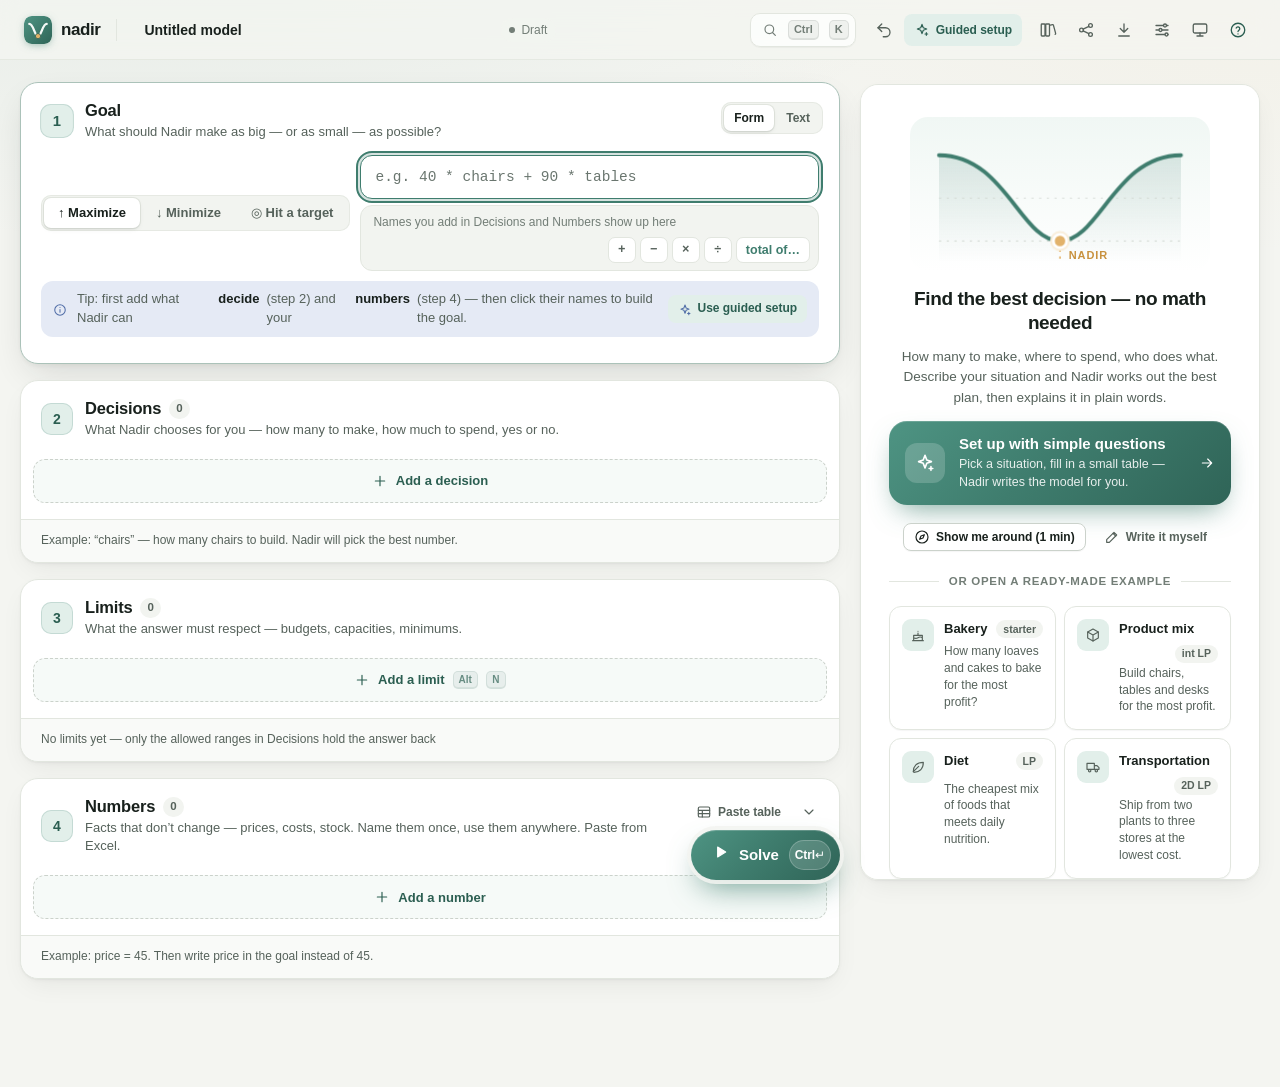
==== commit c0633661: "feat: Nadir v3 — guided setup, click-to-build formulas, one-click fixes, half-screen layout Ease of " ====
--- a/index.html
+++ b/index.html
@@ -7,10 +7,16 @@
 <meta name="description" content="Nadir: describe a decision in plain steps — goal, decisions, rules — and get the best answer with a plain-English explanation. Linear, integer and nonlinear optimization in your browser.">
 <link rel="icon" href="data:image/svg+xml,%3Csvg xmlns='http://www.w3.org/2000/svg' viewBox='0 0 64 64'%3E%3Cdefs%3E%3ClinearGradient id='g' x1='0' y1='0' x2='1' y2='1'%3E%3Cstop offset='0' stop-color='%234E9483'/%3E%3Cstop offset='1' stop-color='%232F6457'/%3E%3C/linearGradient%3E%3C/defs%3E%3Crect width='64' height='64' rx='16' fill='url(%23g)'/%3E%3Cpath d='M12 18C22 18 24 46 32 46S42 18 52 18' fill='none' stroke='%23F4F8F6' stroke-width='5' stroke-linecap='round'/%3E%3Ccircle cx='32' cy='46' r='6' fill='%23E2B26A' stroke='%232F6457' stroke-width='2'/%3E%3C/svg%3E">
 <meta name="theme-color" content="#3F7D6E">
+<link rel="manifest" href="manifest.webmanifest">
+<link rel="apple-touch-icon" href="images/nadir-icon.png">
+<meta name="apple-mobile-web-app-capable" content="yes">
+<meta name="mobile-web-app-capable" content="yes">
+<meta name="apple-mobile-web-app-title" content="Nadir">
 <script>(function(){try{var s=JSON.parse(localStorage.getItem('nadir:settings')||'{}');var t=s.theme||'system';var d=t==='dark'||(t==='system'&&matchMedia('(prefers-color-scheme: dark)').matches);document.documentElement.dataset.theme=d?'dark':'light';}catch(e){}})();</script>
 <link rel="stylesheet" href="css/base.css">
 <link rel="stylesheet" href="css/components.css">
 <link rel="stylesheet" href="css/layout.css">
+<link rel="stylesheet" href="css/polish.css">
 </head>
 <body>
 <header class="app-header" id="app-header"></header>
@@ -27,11 +33,15 @@
 <script src="js/engine/syntax.js"></script>
 <script src="js/engine/ir.js"></script>
 <script src="js/engine/model.js"></script>
+<script src="js/engine/lu.js"></script>
+<script src="js/engine/revised.js"></script>
 <script src="js/engine/lp.js"></script>
+<script src="js/engine/mip.js"></script>
 <script src="js/engine/nlp.js"></script>
 <script src="js/engine/solve.js"></script>
 <script src="js/engine/text.js"></script>
 <script src="js/engine/explain.js"></script>
+<script src="js/engine/guide.js"></script>
 <script src="js/engine/tests.js"></script>
 
 <script src="js/app/util.js"></script>
@@ -46,10 +56,13 @@
 <script src="js/app/results.js"></script>
 <script src="js/app/solve.js"></script>
 <script src="js/app/templates.js"></script>
+<script src="js/app/wizard.js"></script>
 <script src="js/app/io.js"></script>
 <script src="js/app/drawer.js"></script>
 <script src="js/app/tour.js"></script>
 <script src="js/app/help.js"></script>
+<script src="js/app/build.js"></script>
+<script src="js/app/pwa.js"></script>
 <script src="js/app/main.js"></script>
 </body>
 </html>
--- a/css/layout.css
+++ b/css/layout.css
@@ -181,6 +181,16 @@
 .chart-tall { height: 210px; }
 .chart-meta { display: flex; justify-content: space-between; font-size: 11px; color: var(--text-3); margin-top: 6px; font-variant-numeric: tabular-nums; }
 
+.res-sensitivity .table-wrap { margin-top: 8px; }
+.res-sensitivity .table-wrap + .table-wrap { margin-top: 14px; }
+.res-sensitivity .field-hint { margin-top: 8px; }
+.sens-range { white-space: nowrap; }
+.sens-range span { display: inline-block; min-width: 44px; }
+.sens-range span:first-child { text-align: right; }
+.sens-range span:last-child { text-align: left; }
+.sens-range i { display: inline-block; width: 22px; height: 2px; margin: 0 6px 3px; border-radius: 1px; background: linear-gradient(90deg, var(--border-strong), var(--accent), var(--border-strong)); vertical-align: middle; }
+.pwa-box { display: flex; flex-direction: column; gap: 10px; }
+.pwa-status { display: flex; align-items: center; gap: 8px; font-size: 12px; }
 .res-actions { display: flex; flex-wrap: wrap; gap: 8px; padding-top: 4px; border-top: 1px solid var(--border); padding-top: 16px; }
 .diag-box { background: var(--warn-soft); border-radius: var(--r-lg); padding: 15px 17px; color: var(--text); font-size: 13px; border: 1px solid color-mix(in srgb, var(--warn) 22%, transparent); }
 .diag-box h4 { display: flex; align-items: center; gap: 8px; font-size: 13.5px; font-weight: 650; color: var(--warn); margin-bottom: 6px; }
@@ -256,8 +266,8 @@
 
 .sheet-handle { display: none; }
 
-@media (max-width: 1180px) {
-  .app-main { grid-template-columns: minmax(480px, 1fr) minmax(340px, 410px); gap: 20px; padding: 22px 20px; }
+@media (max-width: 1280px) {
+  .app-main { grid-template-columns: minmax(0, 1fr) minmax(340px, 400px); gap: 20px; padding: 22px 20px; }
   .var-row { grid-template-columns: 20px minmax(80px, 1fr) 56px auto 28px 28px; }
   .var-row .bounds { grid-column: 2 / -1; grid-row: 2; }
   .var-head { display: none; }
@@ -266,8 +276,8 @@
   .rule-row { grid-template-columns: 20px 32px 110px minmax(140px, 1fr) auto 28px; }
   .rule-meta, .rule-says { padding-left: 176px; }
 }
-@media (max-width: 960px) {
-  .app-main { grid-template-columns: 1fr; padding: 18px 16px 130px; }
+@media (max-width: 1100px) {
+  .app-main { grid-template-columns: minmax(0, 1fr); padding: 18px 16px 130px; max-width: 860px; }
   .results-col {
     position: fixed; left: 0; right: 0; bottom: 0; top: auto; z-index: 40; max-height: 84vh; padding: 0;
     transform: translateY(calc(100% - 64px)); transition: transform 340ms var(--ease-out);
@@ -282,6 +292,7 @@
   .results-col.is-empty ~ .solve-dock, body.sheet-closed .solve-dock { bottom: 20px; }
   .rule-row { grid-template-columns: 20px 32px 120px minmax(140px, 1fr) auto 28px; }
   .rule-meta, .rule-says { padding-left: 186px; }
+  .results-col > .card { max-width: 860px; margin: 0 auto; }
 }
 @media (max-width: 720px) {
   .app-header { height: 56px; }
--- a/css/polish.css
+++ b/css/polish.css
@@ -0,0 +1,186 @@
+:root { --text-3:#737E77; --tok-op:#7A857E; }
+[data-theme="dark"] { --text-3:#808B85; --tok-op:#7D8882; }
+
+.card-step .card-head .label-caps { font-size: 16.5px; font-weight: 700; }
+.card-sub { font-size: 13px; }
+.card-head { padding-top: 18px; }
+.step-badge { width: 32px; height: 32px; font-size: 14px; }
+
+.code-box { position: relative; min-width: 0; }
+.code-hl { background: var(--surface); border-color: var(--border); box-shadow: inset 0 1px 1px rgba(22,34,28,.03); }
+[data-theme="dark"] .code-hl { background: var(--surface-2); }
+.code:hover .code-hl { border-color: var(--border-strong); }
+.code-lg .code-input { height: 44px; }
+.code-lg .code-hl, .code-lg .code-input { line-height: 30px; }
+
+.assist {
+  display: flex; flex-wrap: wrap; align-items: center; gap: 6px 10px; margin-top: 6px; padding: 7px 8px;
+  border-radius: var(--r-md); background: var(--surface-2); border: 1px solid var(--border);
+  animation: fade-up 180ms var(--ease-out);
+}
+.assist-group { display: flex; flex-wrap: wrap; gap: 4px; align-items: center; min-width: 0; }
+.assist-ops { margin-left: auto; }
+.assist-chip {
+  display: inline-flex; align-items: center; gap: 5px; height: 26px; padding: 0 9px; border-radius: 7px;
+  font: 600 12.5px/1 var(--mono); background: var(--surface); border: 1px solid var(--border); color: var(--text);
+  transition: border-color var(--dur) var(--ease), background var(--dur) var(--ease), transform 160ms var(--spring);
+}
+.assist-chip:hover { border-color: var(--accent); background: var(--accent-softer); transform: translateY(-1px); }
+.assist-chip span { font: 500 11.5px/1 var(--font); color: var(--text-2); }
+.assist-chip.is-var { color: var(--tok-var); }
+.assist-chip.is-param { color: var(--tok-param); }
+.assist-chip.is-cmp { font-weight: 700; }
+.assist-chip.is-op { min-width: 28px; justify-content: center; color: var(--text-2); }
+.assist-chip.is-fn { font-family: var(--font); color: var(--tok-fn); }
+.assist-empty { font-size: 12px; color: var(--text-3); padding: 0 4px; }
+
+.field-error { flex-wrap: wrap; align-items: center; row-gap: 6px; }
+.field-error-msg { flex: 1 1 200px; }
+.fix-row { display: flex; flex-wrap: wrap; gap: 6px; flex-basis: 100%; padding-left: 19px; }
+.fix-btn {
+  display: inline-flex; align-items: center; gap: 5px; height: 26px; padding: 0 10px; border-radius: var(--r-pill);
+  font-size: 12px; font-weight: 600; color: var(--text); background: var(--surface); border: 1px solid var(--border-strong);
+  transition: border-color var(--dur) var(--ease), background var(--dur) var(--ease);
+}
+.fix-btn:hover { border-color: var(--accent); background: var(--accent-softer); }
+.fix-btn.is-primary { background: var(--accent-soft); border-color: color-mix(in srgb, var(--accent) 40%, transparent); color: var(--accent-strong); }
+.fix-btn b { font-weight: 700; }
+.rule-row .rule-err { padding-left: 28px; }
+
+.goal-novars {
+  display: flex; align-items: center; flex-wrap: wrap; gap: 8px 10px; margin-top: 10px; padding: 9px 12px; border-radius: var(--r-md);
+  background: var(--info-soft); color: var(--text-2); font-size: 13px; line-height: 1.45;
+}
+.goal-novars > span { flex: 1 1 240px; display: flex; gap: 7px; align-items: flex-start; }
+.goal-novars .icon { color: var(--info); margin-top: 2px; flex: none; }
+.goal-novars strong { color: var(--text); }
+.goal-line .segmented-lg { flex-wrap: wrap; }
+
+.rule-ideas { gap: 8px; margin-top: 12px; }
+.idea-lead { flex-basis: 100%; font-size: 12.5px; color: var(--text-2); }
+.idea-chip { height: auto; min-height: 30px; padding: 5px 12px; display: inline-flex; align-items: center; gap: 8px; border-radius: var(--r-md); }
+.idea-chip strong { font-size: 12px; font-weight: 650; color: var(--text); }
+.idea-chip .mono { font-size: 12px; color: var(--text-2); }
+
+.welcome-wizard {
+  display: flex; align-items: center; gap: 14px; width: 100%; max-width: 420px; padding: 14px 16px; border-radius: var(--r-lg); text-align: left;
+  background: var(--accent-grad); color: var(--on-accent);
+  box-shadow: inset 0 1px 0 rgba(255,255,255,.18), 0 12px 28px -10px color-mix(in srgb, var(--accent) 70%, transparent);
+  transition: transform 240ms var(--spring), box-shadow var(--dur) var(--ease), filter var(--dur) var(--ease);
+  animation: fade-up 420ms var(--ease-out) both 80ms;
+}
+.welcome-wizard:hover { transform: translateY(-2px); filter: brightness(1.05); }
+.welcome-wizard-ic { width: 40px; height: 40px; flex: none; border-radius: 12px; display: flex; align-items: center; justify-content: center; background: rgba(255,255,255,.18); }
+.welcome-wizard-ic .icon { width: 22px; height: 22px; }
+.welcome-wizard-txt { display: flex; flex-direction: column; gap: 2px; flex: 1; min-width: 0; }
+.welcome-wizard-txt strong { font: 650 15px/1.25 var(--font-display); }
+.welcome-wizard-txt span { font-size: 12.5px; opacity: .88; line-height: 1.4; }
+.welcome-wizard > .icon { flex: none; transition: transform 240ms var(--spring); }
+.welcome-wizard:hover > .icon { transform: translateX(3px); }
+.template-card strong { flex-wrap: wrap; }
+
+.fix-list { margin-top: 12px; display: flex; flex-direction: column; gap: 6px; }
+.fix-list-head { font-size: 12px; font-weight: 650; color: var(--text); }
+.fix-item { display: flex; align-items: center; flex-wrap: wrap; gap: 8px; padding: 8px 10px; border-radius: var(--r-md); background: var(--surface); border: 1px solid color-mix(in srgb, var(--warn) 25%, var(--border)); }
+.fix-item-txt { flex: 1 1 180px; font-size: 13px; color: var(--text-2); }
+.fix-item-txt strong { color: var(--text); }
+.res-section header { flex-wrap: wrap; gap: 6px; }
+.res-actions .btn { flex: 1 1 auto; }
+
+.wizard-dialog { max-width: 820px; }
+.wizard-dialog .dialog-head { flex-wrap: wrap; row-gap: 10px; }
+.wz-steps { display: flex; gap: 6px; margin: 0 0 0 14px; font-size: 12px; color: var(--text-3); order: 2; }
+.wizard-dialog .dialog-head .btn { order: 3; }
+.wz-steps li { display: inline-flex; align-items: center; gap: 6px; padding: 3px 10px 3px 4px; border-radius: var(--r-pill); background: var(--surface-2); font-weight: 600; white-space: nowrap; }
+.wz-steps li > span { width: 18px; height: 18px; border-radius: 50%; display: inline-flex; align-items: center; justify-content: center; background: var(--surface-3); font-size: 11px; }
+.wz-steps li.is-on { color: var(--accent-strong); background: var(--accent-soft); }
+.wz-steps li.is-on > span { background: var(--accent); color: var(--on-accent); }
+.wz-steps li.is-done { color: var(--ok); }
+.wz-steps li.is-done > span { background: var(--ok); color: #fff; }
+.wz { display: flex; flex-direction: column; gap: 16px; color: var(--text); }
+.wz > * + * { margin-top: 0 !important; }
+.wz-lead { font-size: 14px; color: var(--text-2); }
+.wz-kinds { display: grid; grid-template-columns: repeat(auto-fill, minmax(220px, 1fr)); gap: 10px; }
+.wz-kind {
+  display: flex; flex-direction: column; gap: 4px; padding: 14px; border-radius: var(--r-lg); text-align: left; border: 1px solid var(--border); background: var(--surface);
+  box-shadow: var(--shadow-xs); transition: border-color var(--dur) var(--ease), transform 240ms var(--spring), box-shadow 240ms var(--ease), background var(--dur) var(--ease);
+  animation: fade-up 360ms var(--ease-out) both; animation-delay: calc(var(--i, 0) * 35ms);
+}
+.wz-kind:hover, .wz-kind:focus-visible { border-color: var(--accent); background: var(--accent-softer); transform: translateY(-2px); box-shadow: var(--shadow-lift); }
+.wz-kind strong { font: 650 14.5px/1.3 var(--font-display); margin-top: 6px; }
+.wz-kind span { font-size: 12.5px; color: var(--text-2); line-height: 1.45; }
+.wz-kind em { font-style: normal; font-size: 11.5px; color: var(--text-3); margin-top: auto; padding-top: 4px; }
+.wz-kind-ic { width: 36px; height: 36px; border-radius: 11px; display: flex; align-items: center; justify-content: center; background: var(--accent-soft); color: var(--accent-strong); flex: none; }
+.wz-kind-ic.sm { width: 34px; height: 34px; }
+.wz-top { display: flex; align-items: center; gap: 12px; flex-wrap: wrap; }
+.wz-top-t { display: flex; flex-direction: column; flex: 1 1 200px; min-width: 0; }
+.wz-top-t strong { font: 650 15px/1.3 var(--font-display); }
+.wz-top-t span { font-size: 12.5px; color: var(--text-2); }
+.wz-sec h4 { font-size: 13.5px; font-weight: 650; }
+.wz-sub { font-size: 12.5px; color: var(--text-2); margin: 2px 0 8px; }
+.wz-row { display: flex; flex-wrap: wrap; gap: 12px; align-items: flex-end; }
+.wz-field { display: flex; flex-direction: column; gap: 5px; flex: 1 1 160px; min-width: 0; }
+.wz-field.is-wide { flex-basis: 100%; }
+.wz-label { font-size: 12px; font-weight: 600; color: var(--text-2); display: flex; gap: 6px; align-items: baseline; }
+.wz-hint { font-weight: 500; color: var(--text-3); }
+.wz-field .input { height: 36px; background: var(--surface); border-color: var(--border); }
+.input.is-num, .wz-cell.is-num { font-variant-numeric: tabular-nums; text-align: right; }
+.wz-check { display: flex; gap: 10px; align-items: flex-start; font-size: 13px; cursor: pointer; }
+.wz-check input { margin-top: 3px; accent-color: var(--accent); width: 16px; height: 16px; flex: none; }
+.wz-check > span { display: flex; flex-direction: column; }
+.wz-check strong { font-weight: 600; }
+.wz-check > span > span { font-size: 12px; color: var(--text-2); }
+.wz-table-box { display: flex; flex-direction: column; gap: 4px; min-width: 0; }
+.wz-table-wrap { overflow-x: auto; border: 1px solid var(--border); border-radius: var(--r-md); background: var(--surface); }
+.wz-table { width: 100%; font-size: 13px; }
+.wz-table th { padding: 7px 8px; font-size: 11.5px; font-weight: 650; color: var(--text-2); text-align: left; background: var(--surface-2); border-bottom: 1px solid var(--border); white-space: nowrap; }
+.wz-table th.num { text-align: right; }
+.wz-table tbody th { background: var(--surface-2); font-size: 12.5px; color: var(--text); border-bottom: 1px solid var(--border); border-right: 1px solid var(--border); }
+.wz-table td { padding: 0; border-bottom: 1px solid var(--border); }
+.wz-table tr:last-child td, .wz-table tbody tr:last-child th { border-bottom: 0; }
+.wz-table td + td { border-left: 1px solid var(--border); }
+.wz-cell { width: 100%; min-width: 84px; height: 36px; padding: 0 10px; background: transparent; border: 0; }
+.wz-cell:focus { background: var(--accent-softer); box-shadow: inset 0 0 0 2px var(--accent); }
+.wz-cell::placeholder { color: var(--text-3); }
+.wz-x { width: 36px; text-align: center; }
+td.wz-x { border-left: 0 !important; }
+.wz-add { align-self: flex-start; display: inline-flex; align-items: center; gap: 6px; height: 28px; padding: 0 10px; border-radius: var(--r-sm); font-size: 12.5px; font-weight: 600; color: var(--accent-strong); }
+.wz-add:hover { background: var(--accent-softer); }
+.wz-two { display: grid; grid-template-columns: 1fr 1fr; gap: 12px; }
+.wz-status { padding: 12px 14px; border-radius: var(--r-md); font-size: 13px; line-height: 1.5; }
+.wz-status strong { display: flex; align-items: center; gap: 6px; margin-bottom: 4px; }
+.wz-status ul { padding-left: 20px; list-style: disc; }
+.wz-status.is-todo { background: var(--warn-soft); color: var(--text); }
+.wz-status.is-todo strong { color: var(--warn); }
+.wz-status.is-ok { background: var(--ok-soft); color: var(--text); }
+.wz-status.is-ok strong { color: var(--ok); }
+.wz-formula { margin-top: 6px; font-size: 12px; color: var(--text-2); overflow-wrap: anywhere; }
+.wz-foot { display: flex; justify-content: space-between; gap: 8px; flex-wrap: wrap; position: sticky; bottom: -22px; padding: 12px 0 2px; background: linear-gradient(transparent, var(--surface) 30%); }
+.wizard-dialog .dialog-body { padding-bottom: 22px; }
+
+.header-wizard { margin-right: 6px; height: 32px; }
+@media (max-width: 1100px) {
+  .rule-row .rule-err { padding-left: 28px; }
+}
+@media (max-width: 1100px) {
+  .results-col.is-empty.is-welcome { position: static; transform: none; order: -1; max-height: none; z-index: auto; }
+  .results-col.is-empty.is-welcome > .card { border-radius: var(--r-lg); border-bottom: 1px solid var(--border); box-shadow: var(--shadow); }
+  .results-col.is-empty.is-welcome .sheet-handle { display: none; }
+  .results-col.is-empty.is-welcome .res-empty { padding: 24px 18px; }
+  .results-col.is-empty.is-welcome .welcome-art { max-width: 220px; }
+  .toasts { top: 70px; bottom: auto !important; flex-direction: column-reverse; }
+}
+@media (max-width: 900px) {
+  .header-wizard span { display: none; }
+  .header-wizard { width: 32px; padding: 0; }
+  .save-state .save-text { display: none; }
+  .save-state { padding: 6px; }
+  .header-actions .hide-md { display: none; }
+}
+@media (max-width: 720px) {
+  .wz-two { grid-template-columns: 1fr; }
+  .wz-steps { margin-left: 0; flex-basis: 100%; order: 4; }
+  .wz-kinds { grid-template-columns: 1fr; }
+  .assist-ops { margin-left: 0; }
+  .welcome-wizard { padding: 12px 14px; }
+}
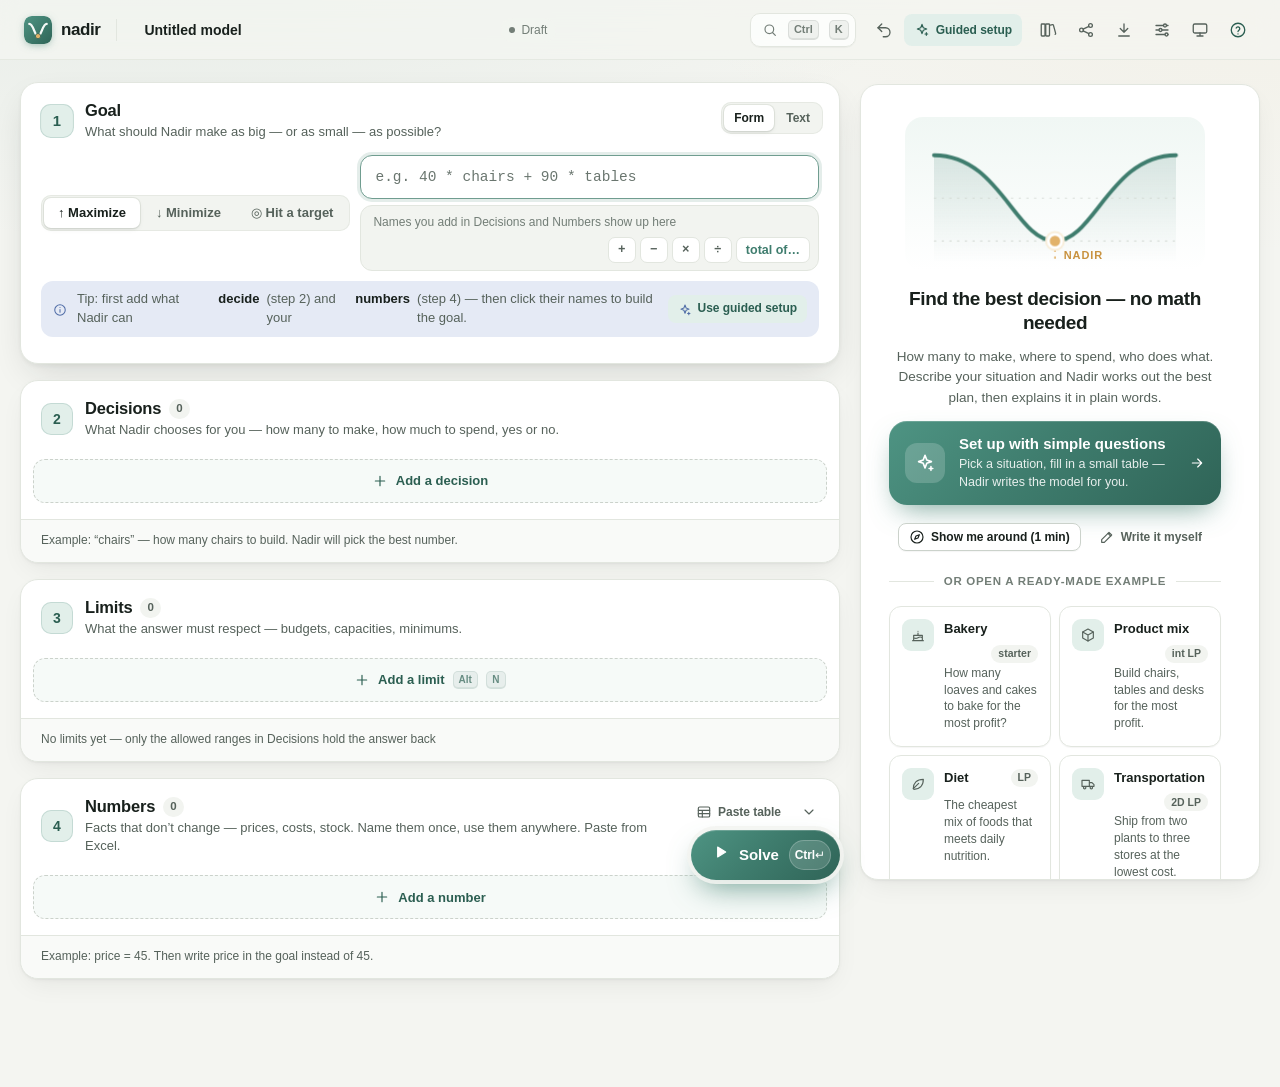
==== commit d6498c99: "feat(v4): exact linearization of abs/max/min, warm starts, flicker-free results Solver - add engine" ====
--- a/index.html
+++ b/index.html
@@ -33,6 +33,7 @@
 <script src="js/engine/syntax.js"></script>
 <script src="js/engine/ir.js"></script>
 <script src="js/engine/model.js"></script>
+<script src="js/engine/reform.js"></script>
 <script src="js/engine/lu.js"></script>
 <script src="js/engine/revised.js"></script>
 <script src="js/engine/lp.js"></script>
--- a/css/base.css
+++ b/css/base.css
@@ -10,7 +10,8 @@
   --shadow:0 1px 2px rgba(22,34,28,.04),0 2px 6px rgba(22,34,28,.03),0 10px 28px -8px rgba(22,34,28,.08);
   --shadow-lift:0 2px 4px rgba(22,34,28,.05),0 14px 36px -10px rgba(22,34,28,.16);
   --shadow-pop:0 2px 6px rgba(22,34,28,.06),0 24px 56px -12px rgba(22,34,28,.24);
-  --ring:0 0 0 3px color-mix(in srgb, var(--accent) 22%, transparent);
+  --ring:0 0 0 3px color-mix(in srgb, var(--accent) 14%, transparent);
+  --focus:color-mix(in srgb, var(--accent) 62%, transparent);
   --scrim:rgba(18,26,22,.34);
   --r-xs:6px; --r-sm:8px; --r-md:12px; --r-lg:18px; --r-xl:24px; --r-pill:999px;
   --ease:cubic-bezier(.2,.8,.2,1); --ease-out:cubic-bezier(.16,1,.3,1); --spring:cubic-bezier(.34,1.56,.64,1); --dur:160ms;
@@ -33,6 +34,8 @@
   --shadow-lift:0 2px 4px rgba(0,0,0,.4),0 16px 40px -10px rgba(0,0,0,.6);
   --shadow-pop:0 2px 8px rgba(0,0,0,.45),0 28px 64px -12px rgba(0,0,0,.7);
   --scrim:rgba(0,0,0,.55);
+  --ring:0 0 0 3px color-mix(in srgb, var(--accent) 16%, transparent);
+  --focus:color-mix(in srgb, var(--accent) 70%, transparent);
   --tok-num:#E0B37A; --tok-fn:#7CC0AE; --tok-var:#A2D8C9; --tok-param:#93AADB; --tok-op:#6D7872; --tok-comment:#58625D;
   color-scheme: dark;
 }
@@ -60,7 +63,8 @@
 a { color: var(--accent-strong); }
 [hidden] { display: none !important; }
 :focus { outline: none; }
-:focus-visible { outline: 2px solid var(--accent); outline-offset: 2px; border-radius: var(--r-xs); }
+:focus-visible { outline: 2px solid var(--focus); outline-offset: 2px; transition: outline-offset 120ms var(--ease); }
+input:focus-visible, textarea:focus-visible, select:focus-visible { outline: none; }
 ::selection { background: color-mix(in srgb, var(--accent) 22%, transparent); }
 .num, .mono, input.mono, td.num { font-variant-numeric: tabular-nums; }
 .mono { font-family: var(--mono); }
@@ -108,7 +112,7 @@
   transition: border-color var(--dur) var(--ease), background var(--dur) var(--ease), box-shadow var(--dur) var(--ease);
 }
 .input:hover { border-color: var(--border); }
-.input:focus { border-color: var(--accent); background: var(--surface); box-shadow: var(--ring); }
+.input:focus { border-color: color-mix(in srgb, var(--accent) 70%, var(--border)); background: var(--surface); box-shadow: var(--ring); }
 .input::placeholder { color: var(--text-3); }
 .input.is-invalid { border-color: color-mix(in srgb, var(--bad) 55%, transparent); }
 .input-mono { font-family: var(--mono); font-size: 13px; }
--- a/css/components.css
+++ b/css/components.css
@@ -13,7 +13,7 @@
 .model-name-wrap { display: flex; align-items: center; gap: 8px; min-width: 0; flex: 1; }
 .model-name { font-weight: 600; font-size: 14px; height: 34px; padding: 0 10px; border-radius: var(--r-sm); border: 1px solid transparent; min-width: 60px; max-width: 360px; width: 100%; text-overflow: ellipsis; transition: border-color var(--dur) var(--ease), background var(--dur) var(--ease), box-shadow var(--dur) var(--ease); }
 .model-name:hover { border-color: var(--border); background: color-mix(in srgb, var(--surface) 60%, transparent); }
-.model-name:focus { border-color: var(--accent); background: var(--surface); box-shadow: var(--ring); }
+.model-name:focus { border-color: color-mix(in srgb, var(--accent) 70%, var(--border)); background: var(--surface); box-shadow: var(--ring); }
 .save-state { display: inline-flex; align-items: center; gap: 6px; font-size: 12px; font-weight: 500; color: var(--text-3); white-space: nowrap; padding: 3px 9px 3px 8px; border-radius: var(--r-pill); background: color-mix(in srgb, var(--surface-2) 70%, transparent); }
 .save-state .dot { width: 6px; height: 6px; background: var(--ok); transition: background var(--dur) var(--ease); box-shadow: 0 0 0 3px color-mix(in srgb, currentColor 0%, transparent); }
 .save-state[data-state="saved"] .dot { background: var(--ok); }
@@ -46,7 +46,7 @@
 .model-col > .card:nth-child(3) { animation-delay: 100ms; }
 .model-col > .card:nth-child(4) { animation-delay: 150ms; }
 @keyframes card-in { from { opacity: 0; transform: translateY(10px); } }
-.card:focus-within { border-color: color-mix(in srgb, var(--accent) 34%, var(--border)); box-shadow: var(--shadow-lift); }
+.card:focus-within { box-shadow: var(--shadow-lift); }
 .card-head { display: flex; align-items: center; gap: 12px; padding: 16px 16px 0 20px; min-height: 48px; }
 .card-head .label-caps { display: inline-flex; align-items: center; gap: 8px; }
 .card-titles { display: flex; flex-direction: column; gap: 2px; min-width: 0; flex: 1; }
@@ -93,7 +93,7 @@
   background: var(--surface-2); border: 1px solid var(--border); font: 13px/1.7 var(--mono); tab-size: 2; white-space: pre;
   transition: border-color var(--dur) var(--ease), box-shadow var(--dur) var(--ease), background var(--dur) var(--ease);
 }
-.text-view textarea:focus { border-color: var(--accent); background: var(--surface); box-shadow: var(--ring); }
+.text-view textarea:focus { border-color: color-mix(in srgb, var(--accent) 70%, var(--border)); background: var(--surface); box-shadow: var(--ring); }
 .text-view-foot { display: flex; align-items: center; gap: 8px; margin-top: 10px; font-size: 12px; color: var(--text-2); }
 .text-view-foot .btn { margin-left: auto; }
 .text-errors { color: var(--bad); font-size: 12px; margin-top: 6px; white-space: pre-line; }
@@ -118,7 +118,7 @@
 }
 .code-hl-inner { display: inline-block; }
 .code:hover .code-hl { border-color: var(--border); }
-.code.is-focus .code-hl { background: var(--surface); border-color: var(--accent); box-shadow: var(--ring); }
+.code.is-focus .code-hl { background: var(--surface); border-color: color-mix(in srgb, var(--accent) 70%, var(--border)); box-shadow: var(--ring); }
 .code.is-invalid .code-hl { border-color: color-mix(in srgb, var(--bad) 55%, transparent); background: color-mix(in srgb, var(--bad-soft) 45%, var(--surface-2)); }
 .code.is-invalid.is-focus .code-hl { border-color: var(--bad); box-shadow: 0 0 0 3px color-mix(in srgb, var(--bad) 18%, transparent); background: var(--surface); }
 .code-lg .code-hl, .code-lg .code-input { font-size: 14.5px; line-height: 26px; padding: 6px 14px; }
@@ -149,7 +149,7 @@
 }
 @keyframes row-in { from { opacity: 0; transform: translateY(-3px); } }
 .row:hover { background: color-mix(in srgb, var(--surface-2) 55%, transparent); }
-.row:focus-within { background: color-mix(in srgb, var(--accent-softer) 80%, transparent); box-shadow: inset 0 0 0 1px color-mix(in srgb, var(--accent) 14%, transparent); }
+.row:focus-within { background: color-mix(in srgb, var(--accent-softer) 80%, transparent); }
 .row .grip { width: 20px; height: 28px; display: flex; align-items: center; justify-content: center; color: var(--text-3); cursor: grab; opacity: 0; border-radius: 6px; transition: opacity var(--dur) var(--ease); touch-action: none; }
 .row:hover .grip, .row:focus-within .grip, .row .grip:focus-visible { opacity: 1; }
 .row .grip:hover { background: var(--surface-2); color: var(--text-2); }
@@ -233,6 +233,9 @@
 .menu-item { display: flex; align-items: center; gap: 10px; width: 100%; padding: 8px 10px; border-radius: 7px; font-size: 13px; text-align: left; transition: background var(--dur) var(--ease); }
 .menu-item .icon { color: var(--text-2); }
 .menu-item:hover, .menu-item:focus-visible { background: var(--surface-2); outline: none; }
+.menu-item:focus-visible { box-shadow: inset 2px 0 0 var(--accent); }
+.pop-item:focus-visible, .tabs button:focus-visible { outline: none; background: var(--surface-2); }
+.tabs button { border-radius: var(--r-sm); }
 .menu-item:hover .icon, .menu-item:focus-visible .icon { color: var(--accent-strong); }
 .menu-item .menu-hint { margin-left: auto; font-size: 12px; color: var(--text-3); }
 .menu-sep { height: 1px; background: var(--border); margin: 4px 0; }
@@ -290,15 +293,29 @@
 .toast.is-out { opacity: 0; transform: translateY(6px) scale(.98); transition: all var(--dur) var(--ease); }
 @keyframes toast-in { from { opacity: 0; transform: translateY(12px) scale(.96); } }
 
-.palette { max-width: 620px; overflow: hidden; }
-.palette-search { display: flex; align-items: center; gap: 10px; padding: 0 18px; border-bottom: 1px solid var(--border); }
-.palette-search .icon { color: var(--accent); }
-.palette-search input { height: 56px; flex: 1; font-size: 15.5px; }
-.palette-list { max-height: 400px; overflow: auto; padding: 6px; }
+.palette { max-width: 620px; overflow: visible; padding-top: 2px; }
+.palette *:focus, .palette *:focus-visible { outline: none !important; }
+.palette-item:focus-visible { background: var(--surface-2); }
+.palette-search {
+  display: flex; align-items: center; gap: 10px; margin: 10px 10px 6px; padding: 0 8px 0 14px; height: 48px;
+  border-radius: 12px; background: var(--surface-2); border: 1px solid var(--border);
+  transition: border-color var(--dur) var(--ease), box-shadow var(--dur) var(--ease), background var(--dur) var(--ease);
+}
+.palette-search:focus-within { background: var(--surface); border-color: color-mix(in srgb, var(--accent) 60%, var(--border)); box-shadow: var(--ring); }
+.palette-search .icon { color: var(--text-3); transition: color var(--dur) var(--ease); }
+.palette-search:focus-within .icon { color: var(--accent); }
+.palette .palette-search input, .palette .palette-search input:focus, .palette .palette-search input:focus-visible { height: 100%; flex: 1; font-size: 15px; outline: none !important; border: 0 !important; box-shadow: none !important; background: transparent; border-radius: 0; }
+.palette-search input::placeholder { color: var(--text-3); }
+.palette-search .kbd { opacity: .75; }
+.palette, .palette:focus, .palette:focus-visible, .dialog:focus, .dialog:focus-visible, .drawer:focus-visible { outline: none; }
+.palette-list { max-height: 400px; overflow: auto; padding: 4px 6px 6px; border-radius: 0 0 var(--r-xl) var(--r-xl); }
 .palette-group { padding: 10px 10px 4px; font-size: 11px; font-weight: 650; letter-spacing: .07em; text-transform: uppercase; color: var(--text-3); }
-.palette-item { display: flex; align-items: center; gap: 12px; width: 100%; padding: 9px 10px; border-radius: 9px; text-align: left; font-size: 14px; }
+.palette-item { position: relative; display: flex; align-items: center; gap: 12px; width: 100%; padding: 9px 10px; border-radius: 9px; text-align: left; font-size: 14px; transition: background-color 120ms var(--ease); }
+.palette-item:focus-visible { outline: none; }
 .palette-item .icon { color: var(--text-2); }
-.palette-item[aria-selected="true"] { background: var(--accent-soft); }
+.palette-item:hover { background: var(--surface-2); }
+.palette-item[aria-selected="true"] { background: color-mix(in srgb, var(--accent-soft) 85%, transparent); }
+.palette-item[aria-selected="true"]::before { content: ""; position: absolute; left: 0; top: 9px; bottom: 9px; width: 2px; border-radius: 2px; background: var(--accent); }
 .palette-item[aria-selected="true"] .icon { color: var(--accent-strong); }
 .palette-item mark { background: none; color: var(--accent-strong); font-weight: 650; }
 .palette-item .palette-hint { margin-left: auto; color: var(--text-3); font-size: 12px; display: flex; gap: 4px; }
--- a/css/layout.css
+++ b/css/layout.css
@@ -79,12 +79,13 @@
 .res-ready > .btn-primary { margin-top: 6px; }
 
 .res { padding: 20px 22px 22px; display: flex; flex-direction: column; gap: 20px; }
-.res > * { animation: fade-up 360ms var(--ease-out) both; }
-.res > *:nth-child(2) { animation-delay: 30ms; }
-.res > *:nth-child(3) { animation-delay: 70ms; }
-.res > *:nth-child(4) { animation-delay: 110ms; }
-.res > *:nth-child(5) { animation-delay: 150ms; }
-.res > *:nth-child(n+6) { animation-delay: 190ms; }
+.res > * { animation: fade-in 200ms var(--ease) both; }
+.res.is-enter > * { animation: fade-up 360ms var(--ease-out) both; }
+.res.is-enter > *:nth-child(2) { animation-delay: 30ms; }
+.res.is-enter > *:nth-child(3) { animation-delay: 70ms; }
+.res.is-enter > *:nth-child(4) { animation-delay: 110ms; }
+.res.is-enter > *:nth-child(5) { animation-delay: 150ms; }
+.res.is-enter > *:nth-child(n+6) { animation-delay: 190ms; }
 .res.is-running > * { animation: none; }
 .res-status { display: flex; align-items: center; gap: 10px; flex-wrap: wrap; }
 .status-badge { display: inline-flex; align-items: center; gap: 7px; height: 26px; padding: 0 11px 0 9px; border-radius: var(--r-pill); background: var(--surface-2); }
--- a/css/polish.css
+++ b/css/polish.css
@@ -140,7 +140,7 @@
 .wz-table tr:last-child td, .wz-table tbody tr:last-child th { border-bottom: 0; }
 .wz-table td + td { border-left: 1px solid var(--border); }
 .wz-cell { width: 100%; min-width: 84px; height: 36px; padding: 0 10px; background: transparent; border: 0; }
-.wz-cell:focus { background: var(--accent-softer); box-shadow: inset 0 0 0 2px var(--accent); }
+.wz-cell:focus { background: var(--accent-softer); box-shadow: inset 0 0 0 1.5px color-mix(in srgb, var(--accent) 70%, transparent); }
 .wz-cell::placeholder { color: var(--text-3); }
 .wz-x { width: 36px; text-align: center; }
 td.wz-x { border-left: 0 !important; }
@@ -159,6 +159,34 @@
 .wizard-dialog .dialog-body { padding-bottom: 22px; }
 
 .header-wizard { margin-right: 6px; height: 32px; }
+
+.results-col > .card { scrollbar-gutter: stable; contain: layout paint; }
+.res-body { contain: layout; }
+.res-hero-value .num { min-width: 1ch; }
+.res-table tbody tr { transition: background-color 160ms var(--ease); }
+.res-table td.num { transition: color 200ms var(--ease); }
+.res.is-stale .res-hero, .res.is-stale .res-section, .res.is-stale .res-story { will-change: opacity; }
+.chart canvas { display: block; width: 100%; height: 100%; }
+.engine-hint { transition: color 200ms var(--ease), background-color 200ms var(--ease); }
+.engine-hint.is-pwl { color: var(--accent-strong); }
+.pill { transition: background-color 180ms var(--ease), color 180ms var(--ease); }
+.code-hl-inner { will-change: transform; }
+.res-story .mono { font-size: .92em; }
+@media (prefers-reduced-motion: reduce) {
+  .res > *, .res.is-enter > * { animation: none !important; }
+}
+
+.btn:focus-visible, .switch:focus-visible, .template-card:focus-visible, .wz-kind:focus-visible, .welcome-wizard:focus-visible, .idea-chip:focus-visible, .assist-chip:focus-visible, .fix-btn:focus-visible, .add-row:focus-visible, .stale-note:focus-visible {
+  outline: none; box-shadow: 0 0 0 2px var(--surface), 0 0 0 4px var(--focus);
+}
+.btn-primary:focus-visible { box-shadow: 0 0 0 2px var(--surface), 0 0 0 4px var(--focus), 0 6px 16px -6px color-mix(in srgb, var(--accent) 60%, transparent); }
+.segmented button:focus-visible { outline: none; box-shadow: 0 0 0 2px var(--focus); }
+.row .grip:focus-visible { outline: none; background: var(--surface-2); box-shadow: inset 0 0 0 1.5px var(--focus); }
+.res-details > summary:focus-visible { outline: none; box-shadow: 0 0 0 2px var(--focus); }
+.res-table tr.is-link:focus-visible { outline: none; background: var(--accent-softer); }
+.solve-btn:focus-visible { outline: none; box-shadow: 0 0 0 3px var(--bg), 0 0 0 5px var(--focus); }
+.sheet-handle:focus-visible { outline: none; }
+.sheet-handle:focus-visible::before { background: var(--accent); }
 @media (max-width: 1100px) {
   .rule-row .rule-err { padding-left: 28px; }
 }
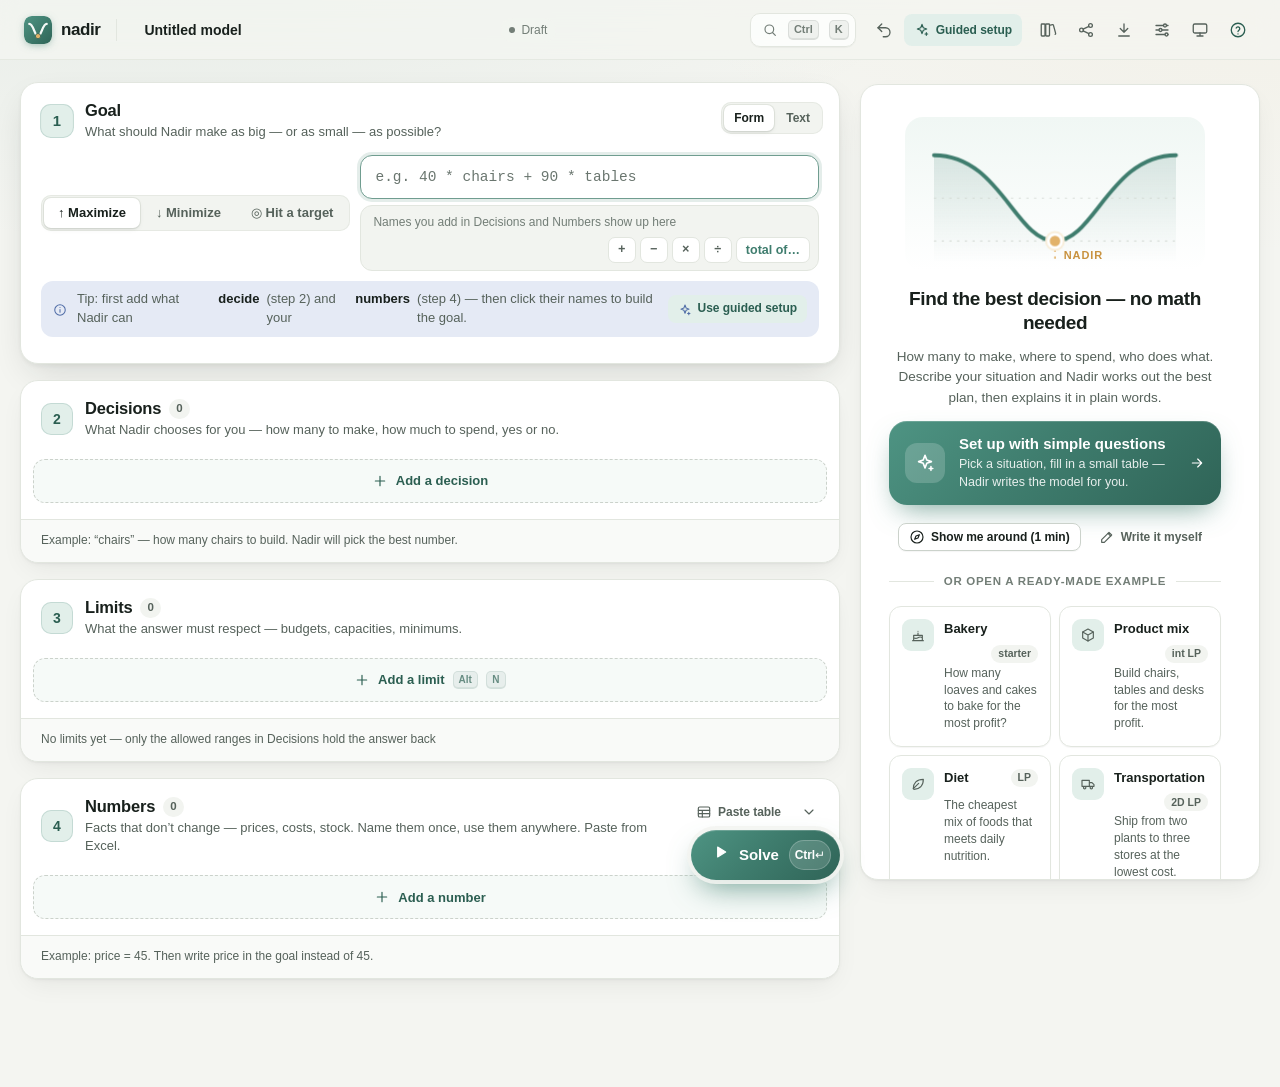
==== commit af638e2f: "feat: Nadir v5.1 — solver core rewrite, motion layer, Safari install Solver - lu: array-based spars" ====
--- a/index.html
+++ b/index.html
@@ -6,17 +6,23 @@
 <title>Nadir — Solver</title>
 <meta name="description" content="Nadir: describe a decision in plain steps — goal, decisions, rules — and get the best answer with a plain-English explanation. Linear, integer and nonlinear optimization in your browser.">
 <link rel="icon" href="data:image/svg+xml,%3Csvg xmlns='http://www.w3.org/2000/svg' viewBox='0 0 64 64'%3E%3Cdefs%3E%3ClinearGradient id='g' x1='0' y1='0' x2='1' y2='1'%3E%3Cstop offset='0' stop-color='%234E9483'/%3E%3Cstop offset='1' stop-color='%232F6457'/%3E%3C/linearGradient%3E%3C/defs%3E%3Crect width='64' height='64' rx='16' fill='url(%23g)'/%3E%3Cpath d='M12 18C22 18 24 46 32 46S42 18 52 18' fill='none' stroke='%23F4F8F6' stroke-width='5' stroke-linecap='round'/%3E%3Ccircle cx='32' cy='46' r='6' fill='%23E2B26A' stroke='%232F6457' stroke-width='2'/%3E%3C/svg%3E">
-<meta name="theme-color" content="#3F7D6E">
+<meta name="theme-color" content="#3F7D6E" media="(prefers-color-scheme: light)">
+<meta name="theme-color" content="#121614" media="(prefers-color-scheme: dark)">
 <link rel="manifest" href="manifest.webmanifest">
-<link rel="apple-touch-icon" href="images/nadir-icon.png">
+<link rel="apple-touch-icon" href="images/icon-1024.png">
+<link rel="apple-touch-icon" sizes="180x180" href="images/icon-1024.png">
 <meta name="apple-mobile-web-app-capable" content="yes">
 <meta name="mobile-web-app-capable" content="yes">
 <meta name="apple-mobile-web-app-title" content="Nadir">
+<meta name="apple-mobile-web-app-status-bar-style" content="black-translucent">
+<meta name="format-detection" content="telephone=no">
 <script>(function(){try{var s=JSON.parse(localStorage.getItem('nadir:settings')||'{}');var t=s.theme||'system';var d=t==='dark'||(t==='system'&&matchMedia('(prefers-color-scheme: dark)').matches);document.documentElement.dataset.theme=d?'dark':'light';}catch(e){}})();</script>
 <link rel="stylesheet" href="css/base.css">
 <link rel="stylesheet" href="css/components.css">
 <link rel="stylesheet" href="css/layout.css">
 <link rel="stylesheet" href="css/polish.css">
+<link rel="stylesheet" href="css/motion.css">
+<link rel="stylesheet" href="css/install.css">
 </head>
 <body>
 <header class="app-header" id="app-header"></header>
@@ -46,6 +52,7 @@
 <script src="js/engine/tests.js"></script>
 
 <script src="js/app/util.js"></script>
+<script src="js/app/motion.js"></script>
 <script src="js/app/store.js"></script>
 <script src="js/app/worker-host.js"></script>
 <script src="js/app/overlays.js"></script>
--- a/css/motion.css
+++ b/css/motion.css
@@ -0,0 +1,117 @@
+:root {
+  --ease-emph: cubic-bezier(.2,0,0,1);
+  --ease-exit: cubic-bezier(.4,0,1,1);
+  --dur-fast: 120ms; --dur-med: 220ms; --dur-slow: 360ms;
+}
+
+html { scroll-behavior: smooth; }
+body:not(.is-ready) .app-main { opacity: 0; }
+body.is-ready .app-main { animation: app-in 420ms var(--ease-out) both; }
+@keyframes app-in { from { opacity: 0; } }
+
+.drawer { animation: drawer-in 380ms var(--ease-emph) both; will-change: transform; }
+@keyframes drawer-in { from { transform: translateX(calc(100% + 16px)); } to { transform: none; } }
+.is-leaving > .drawer { animation: drawer-out 220ms var(--ease-exit) both; }
+.is-leaving > .scrim { animation: fade-out 220ms var(--ease-exit) both; }
+@keyframes drawer-out { to { transform: translateX(calc(100% + 16px)); } }
+@keyframes fade-out { to { opacity: 0; } }
+
+.drawer-body > * { animation: tab-swap 260ms var(--ease-out) both; }
+@keyframes tab-swap { from { opacity: 0; transform: translateX(8px); } }
+.tabs button[aria-selected="true"]::after { animation: tab-in 260ms var(--ease-emph); transform-origin: center; }
+
+.dialog-wrap.is-leaving { animation: fade-out 180ms var(--ease-exit) both; }
+.dialog-wrap.is-leaving > .dialog { animation: dialog-out 180ms var(--ease-exit) both; }
+.dialog { animation: dialog-in 320ms var(--ease-emph) both; transform-origin: 50% 30%; }
+@keyframes dialog-in { from { opacity: 0; transform: translateY(14px) scale(.965); } }
+@keyframes dialog-out { to { opacity: 0; transform: translateY(6px) scale(.98); } }
+
+.pop { animation: pop-in 200ms var(--ease-emph) both; }
+.pop.is-leaving { animation: pop-out 120ms var(--ease-exit) both; }
+@keyframes pop-out { to { opacity: 0; transform: translateY(-3px) scale(.985); } }
+.menu-item { transition: background var(--dur-fast) var(--ease), padding-left var(--dur-med) var(--ease-out); }
+.menu-item:hover:not(:disabled) { padding-left: 13px; }
+
+.tooltip { transition: opacity 140ms var(--ease), transform 180ms var(--ease-out) !important; }
+
+.toast { animation: toast-in 420ms var(--spring) both; }
+.toast.is-out { animation: toast-out 200ms var(--ease-exit) both; transition: none; }
+@keyframes toast-out { to { opacity: 0; transform: translateY(8px) scale(.97); } }
+
+.row { animation: row-in 320ms var(--ease-emph) both; }
+@keyframes row-in { from { opacity: 0; transform: translateY(-6px) scale(.995); } }
+.row.is-removing { pointer-events: none; }
+.row.is-dragging { transform-origin: 50% 50%; scale: 1.01; transition: box-shadow 160ms var(--ease), scale 160ms var(--spring); cursor: grabbing; }
+.drop-line { animation: line-in 140ms var(--ease-out); transform-origin: left; }
+@keyframes line-in { from { transform: scaleX(.6); opacity: 0; } }
+
+.has-ink { overflow: hidden; isolation: isolate; }
+.ink { position: absolute; border-radius: 50%; pointer-events: none; background: currentColor; opacity: .14; transform: scale(0); animation: ink 520ms var(--ease-out) forwards; z-index: -1; }
+.solve-btn .ink, .btn-primary .ink { background: #fff; opacity: .22; }
+@keyframes ink { to { transform: scale(1); opacity: 0; } }
+.solve-btn.has-ink { overflow: visible; }
+
+.btn { transition: background var(--dur) var(--ease), color var(--dur) var(--ease), border-color var(--dur) var(--ease), box-shadow var(--dur) var(--ease), transform 260ms var(--spring); }
+.btn:active:not(:disabled) { transform: scale(.97); transition-duration: 80ms; }
+.segmented button { transition: background 200ms var(--ease-out), color 200ms var(--ease), box-shadow 200ms var(--ease), transform 200ms var(--spring); }
+.segmented button:active { transform: scale(.95); }
+.switch::after { transition: transform 300ms var(--spring), width 200ms var(--ease-out); }
+.switch:active::after { width: 19px; }
+.switch[aria-checked="true"]:active::after { transform: translateX(9px); }
+
+.solve-btn { transition: transform 260ms var(--spring), box-shadow 220ms var(--ease), filter var(--dur) var(--ease), background 300ms var(--ease), padding 300ms var(--ease-emph), color 300ms var(--ease); }
+.solve-btn > span { transition: opacity 200ms var(--ease); }
+.solve-ring .ring-fg { transition: stroke-dashoffset 220ms var(--ease-out); }
+.solve-btn.is-running .solve-best { animation: fade-in 200ms var(--ease); }
+
+.res > * { animation: res-swap 240ms var(--ease-out) both; }
+@keyframes res-swap { from { opacity: .001; transform: translateY(3px); } }
+.res.is-enter > * { animation: res-enter 460ms var(--ease-emph) both; }
+@keyframes res-enter { from { opacity: 0; transform: translateY(10px); } }
+.res.is-running > * { animation: none; }
+.res-hero { transition: border-color 300ms var(--ease), box-shadow 300ms var(--ease); }
+.res-hero.is-optimal { box-shadow: 0 0 0 0 transparent; }
+.res-hero.is-fresh.is-optimal { animation: hero-glow 1200ms var(--ease-out) 1; }
+@keyframes hero-glow { 0% { box-shadow: 0 0 0 0 color-mix(in srgb, var(--found) 0%, transparent); } 30% { box-shadow: 0 0 0 6px color-mix(in srgb, var(--found) 22%, transparent); } 100% { box-shadow: 0 0 0 14px color-mix(in srgb, var(--found) 0%, transparent); } }
+.res-hero::after { transition: opacity 600ms var(--ease); }
+.res-hero.is-fresh::after { animation: hero-sun 1400ms var(--ease-out) both; }
+@keyframes hero-sun { from { opacity: 0; transform: translate(30px, -20px) scale(.7); } }
+.res-hero-value .num { display: inline-block; }
+.res-hero.is-fresh .res-hero-value .num { animation: num-rise 520ms var(--ease-emph) both; }
+@keyframes num-rise { from { opacity: .3; transform: translateY(6px); filter: blur(2px); } }
+.res-story .story-text > p { animation: fade-up 380ms var(--ease-out) both; }
+.res.is-enter .res-story .story-text > p:nth-child(2) { animation-delay: 120ms; }
+.res.is-enter .res-story .story-text > p:nth-child(3) { animation-delay: 180ms; }
+.res.is-enter .res-story .story-text > p:nth-child(4) { animation-delay: 240ms; }
+.res.is-enter .res-story .story-text > p:nth-child(n+5) { animation-delay: 300ms; }
+.res:not(.is-enter) .res-story .story-text > p { animation: none; }
+.res.is-enter .res-table tbody tr { animation: fade-up 320ms var(--ease-out) both; animation-delay: calc(min(var(--r, 0), 12) * 18ms + 160ms); }
+.bound-bar b { transition: width 520ms var(--ease-emph); }
+.bound-bar i { transition: left 520ms var(--ease-emph); }
+.res.is-enter .bound-bar b { animation: bar-grow 700ms var(--ease-emph) both 200ms; transform-origin: left; }
+@keyframes bar-grow { from { transform: scaleX(0); } }
+
+.res-details > *:not(summary) { animation: none; }
+.res-details[open] > *:not(summary) { animation: details-open 280ms var(--ease-emph) both; }
+@keyframes details-open { from { opacity: 0; transform: translateY(-4px); } }
+.summary-chev { transition: transform 300ms var(--ease-emph); }
+
+.results-col > .card { scroll-behavior: smooth; }
+.card { transition: border-color 220ms var(--ease), box-shadow 300ms var(--ease), transform 300ms var(--ease-out); }
+.model-col > .card { animation: card-in 560ms var(--ease-emph) both; }
+.model-col > .card:nth-child(2) { animation-delay: 50ms; }
+.model-col > .card:nth-child(3) { animation-delay: 100ms; }
+.model-col > .card:nth-child(4) { animation-delay: 150ms; }
+@keyframes card-in { from { opacity: 0; transform: translateY(12px); } }
+.step-badge { transition: background 320ms var(--ease), color 320ms var(--ease), box-shadow 320ms var(--ease), transform 420ms var(--spring); }
+
+.code-hl, .code-input { transition: border-color 160ms var(--ease), box-shadow 200ms var(--ease), background 200ms var(--ease); }
+.pill { transition: background 220ms var(--ease), color 220ms var(--ease), transform 260ms var(--spring); }
+
+.is-pwl { animation: fade-in 300ms var(--ease); }
+
+@media (prefers-reduced-motion: reduce) {
+  html { scroll-behavior: auto; }
+  .ink { display: none; }
+  body:not(.is-ready) .app-main { opacity: 1; }
+}
--- a/css/install.css
+++ b/css/install.css
@@ -0,0 +1,60 @@
+.install-dialog { max-width: 420px; }
+.install-sheet { display: flex; flex-direction: column; gap: 14px; }
+.install-head { display: flex; align-items: center; gap: 14px; }
+.install-icon { width: 64px; height: 64px; border-radius: 15px; box-shadow: 0 6px 18px -6px color-mix(in srgb, var(--accent) 70%, transparent), 0 0 0 1px rgba(0,0,0,.05); animation: icon-drop 620ms var(--spring) both; }
+@keyframes icon-drop { from { opacity: 0; transform: translateY(-10px) scale(.8) rotate(-8deg); } }
+.install-titles { display: flex; flex-direction: column; gap: 2px; }
+.install-titles strong { font: 650 17px/1.2 var(--font-display); color: var(--text); letter-spacing: -.015em; }
+.install-titles span { font-size: 12.5px; color: var(--text-3); }
+.install-lead { font-size: 14px; color: var(--text-2); line-height: 1.5; }
+.install-steps { list-style: none; display: flex; flex-direction: column; gap: 8px; padding: 0; margin: 0; }
+.install-steps li { display: flex; align-items: center; gap: 12px; padding: 10px 12px; border-radius: var(--r-md); background: var(--surface-2); border: 1px solid var(--border); animation: fade-up 360ms var(--ease-out) both; animation-delay: calc(var(--i, 0) * 70ms + 120ms); }
+.install-ic { width: 36px; height: 36px; flex: none; border-radius: 10px; display: inline-flex; align-items: center; justify-content: center; background: var(--surface); color: #0A84FF; box-shadow: inset 0 0 0 1px var(--border); }
+.ios-glyph { width: 22px; height: 22px; }
+.ios-add-pill { font: 650 12.5px/1 -apple-system, system-ui, sans-serif; color: #0A84FF; }
+.ios-n { font: 700 13px/1 var(--font-display); color: var(--accent-strong); }
+.install-txt { display: flex; flex-direction: column; gap: 2px; min-width: 0; }
+.install-txt strong { font-size: 13.5px; font-weight: 650; color: var(--text); }
+.install-txt span { font-size: 12.5px; color: var(--text-2); line-height: 1.4; }
+.install-acts { display: flex; flex-wrap: wrap; gap: 8px; }
+
+.install-arrow { position: fixed; z-index: 75; width: 44px; height: 44px; border-radius: 50%; display: flex; align-items: center; justify-content: center; color: #fff; background: #0A84FF; box-shadow: 0 10px 24px -6px rgba(10,132,255,.6); pointer-events: none; }
+.install-arrow svg { width: 24px; height: 24px; }
+.install-arrow.is-bottom { left: 50%; bottom: calc(14px + env(safe-area-inset-bottom)); margin-left: -22px; animation: arrow-in 400ms var(--spring) both 300ms, arrow-bob-down 1.4s var(--ease) infinite 700ms; }
+.install-arrow.is-top { top: calc(10px + env(safe-area-inset-top)); right: 64px; animation: arrow-in 400ms var(--spring) both 300ms, arrow-bob-up 1.4s var(--ease) infinite 700ms; }
+.install-arrow.is-top svg { transform: rotate(180deg); }
+.install-arrow.is-leaving { animation: fade-out 160ms var(--ease-exit) both; }
+@keyframes arrow-in { from { opacity: 0; transform: scale(.5); } }
+@keyframes arrow-bob-down { 50% { transform: translateY(6px); } }
+@keyframes arrow-bob-up { 50% { transform: translateY(-6px); } }
+.points-bottom.dialog { margin-bottom: 80px; }
+
+.is-standalone body { overscroll-behavior-y: none; }
+.is-standalone * { -webkit-tap-highlight-color: transparent; }
+.is-standalone .app-header { padding-top: env(safe-area-inset-top); height: calc(60px + env(safe-area-inset-top)); }
+.is-standalone .app-header-inner { padding-left: max(24px, env(safe-area-inset-left)); padding-right: max(24px, env(safe-area-inset-right)); }
+.is-standalone .app-main { padding-left: max(24px, env(safe-area-inset-left)); padding-right: max(24px, env(safe-area-inset-right)); }
+.is-standalone .results-col { top: calc(84px + env(safe-area-inset-top)); }
+.is-standalone .toasts { top: auto; bottom: calc(24px + env(safe-area-inset-bottom)); }
+.is-standalone .drawer { top: calc(8px + env(safe-area-inset-top)); bottom: calc(8px + env(safe-area-inset-bottom)); }
+.is-ios-app .app-header { background: color-mix(in srgb, var(--bg) 88%, transparent); }
+.is-ios-app input, .is-ios-app textarea, .is-ios-app select { font-size: max(16px, 1em); }
+
+@media (max-width: 1100px) {
+  .is-standalone .app-main { padding-bottom: calc(130px + env(safe-area-inset-bottom)); }
+  .is-standalone .results-col > .card { padding-bottom: env(safe-area-inset-bottom); }
+  .is-standalone .solve-dock { bottom: calc(80px + env(safe-area-inset-bottom)); }
+  .is-standalone .results-col.is-empty ~ .solve-dock, .is-standalone body.sheet-closed .solve-dock { bottom: calc(20px + env(safe-area-inset-bottom)); }
+  .is-standalone .toasts { bottom: calc(150px + env(safe-area-inset-bottom)); }
+}
+@media (max-width: 720px) {
+  .is-standalone .app-header { height: calc(56px + env(safe-area-inset-top)); }
+  .is-standalone .app-header-inner { padding-left: max(10px, env(safe-area-inset-left)); padding-right: max(10px, env(safe-area-inset-right)); }
+  .is-standalone .app-main { padding-left: max(10px, env(safe-area-inset-left)); padding-right: max(10px, env(safe-area-inset-right)); }
+  .is-standalone .drawer { top: 0; bottom: 0; padding-top: env(safe-area-inset-top); padding-bottom: env(safe-area-inset-bottom); }
+  .install-dialog { max-width: none; }
+}
+@media (prefers-reduced-motion: reduce) {
+  .install-arrow { animation: none !important; }
+}
+@media print { .install-arrow { display: none !important; } }
